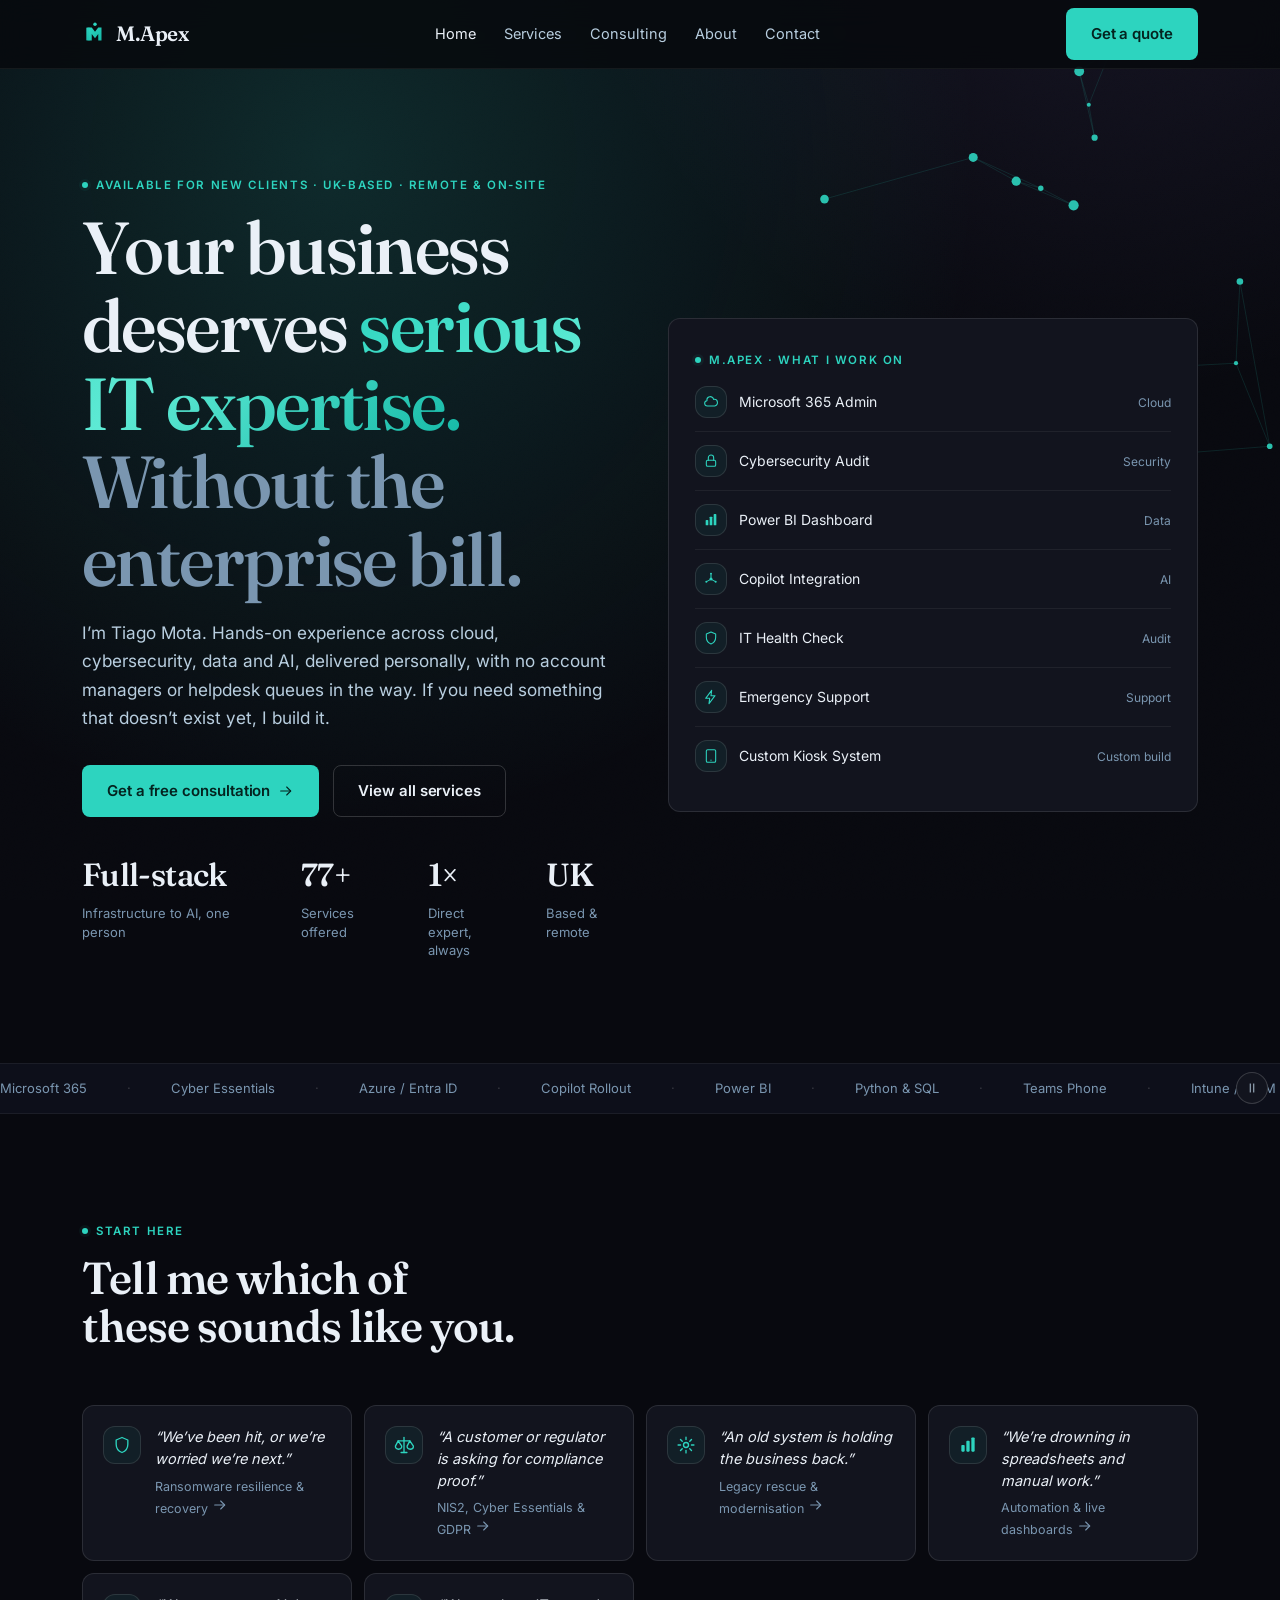
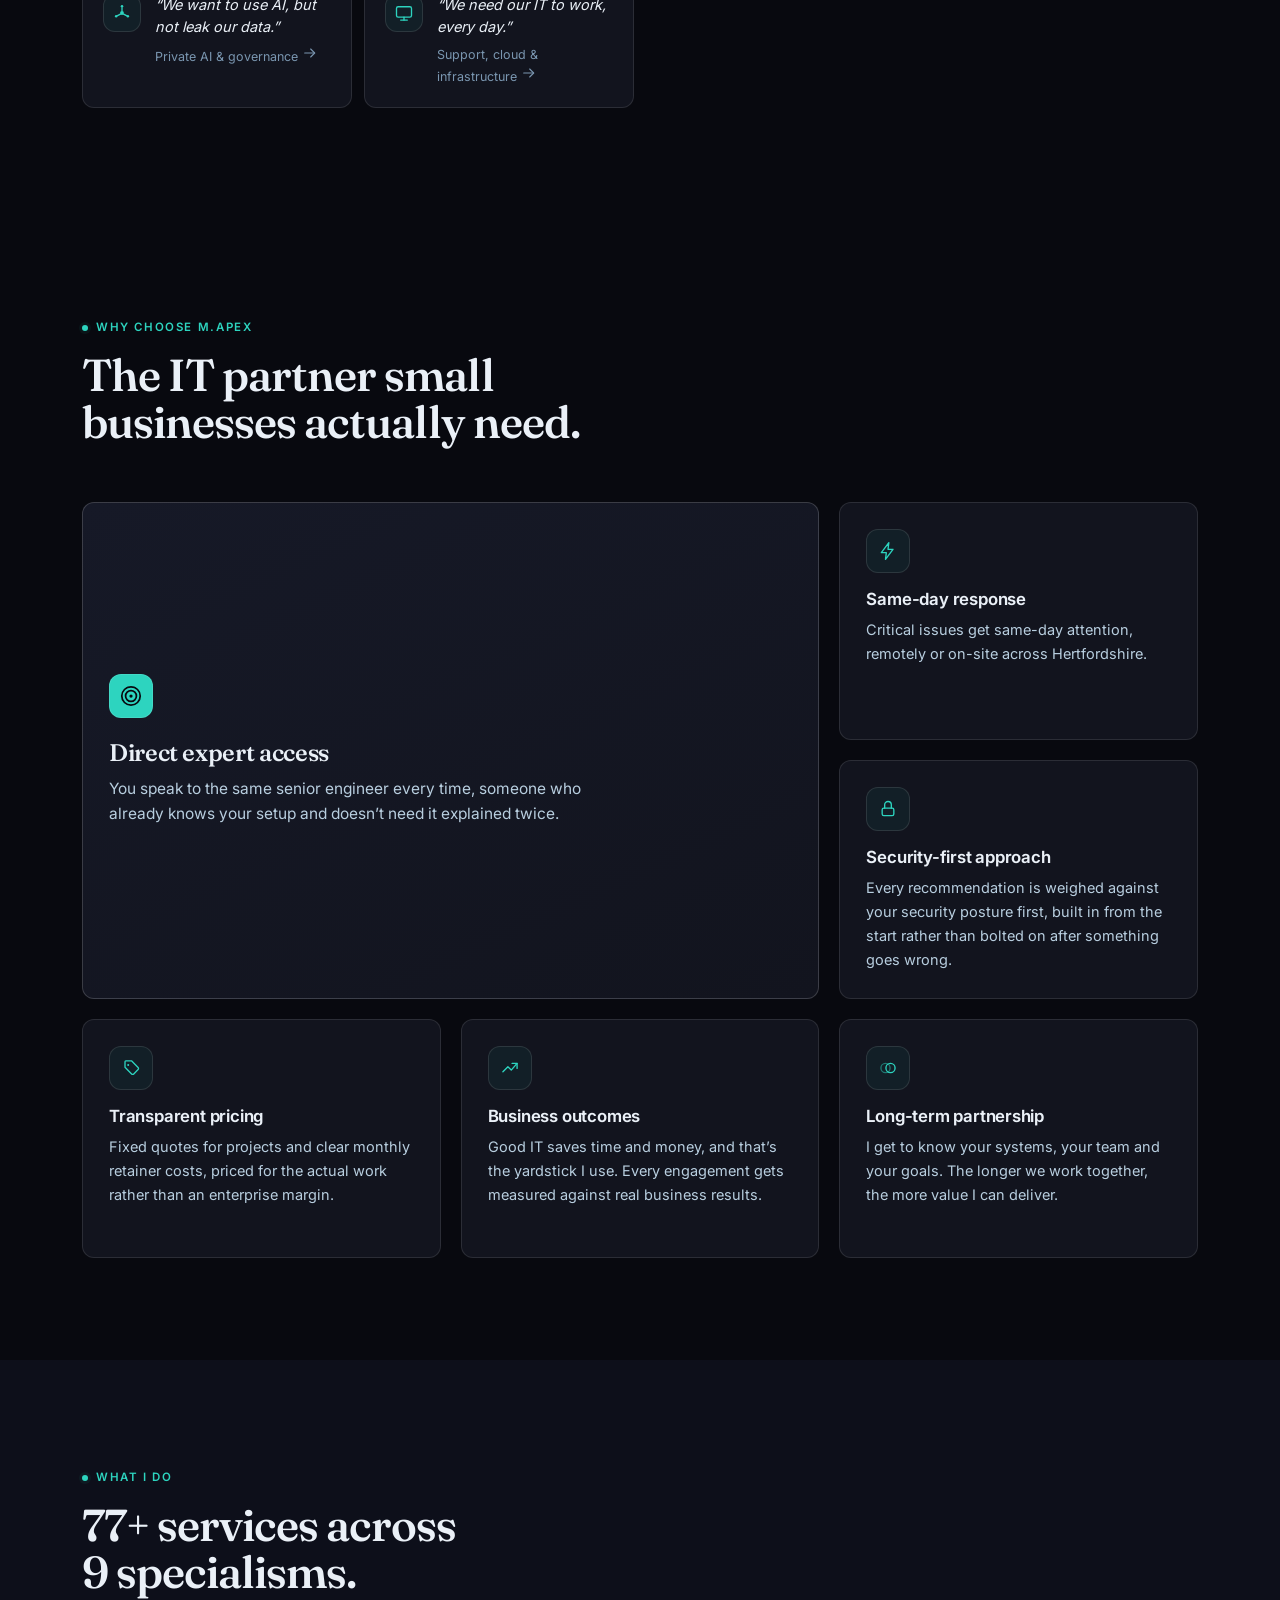
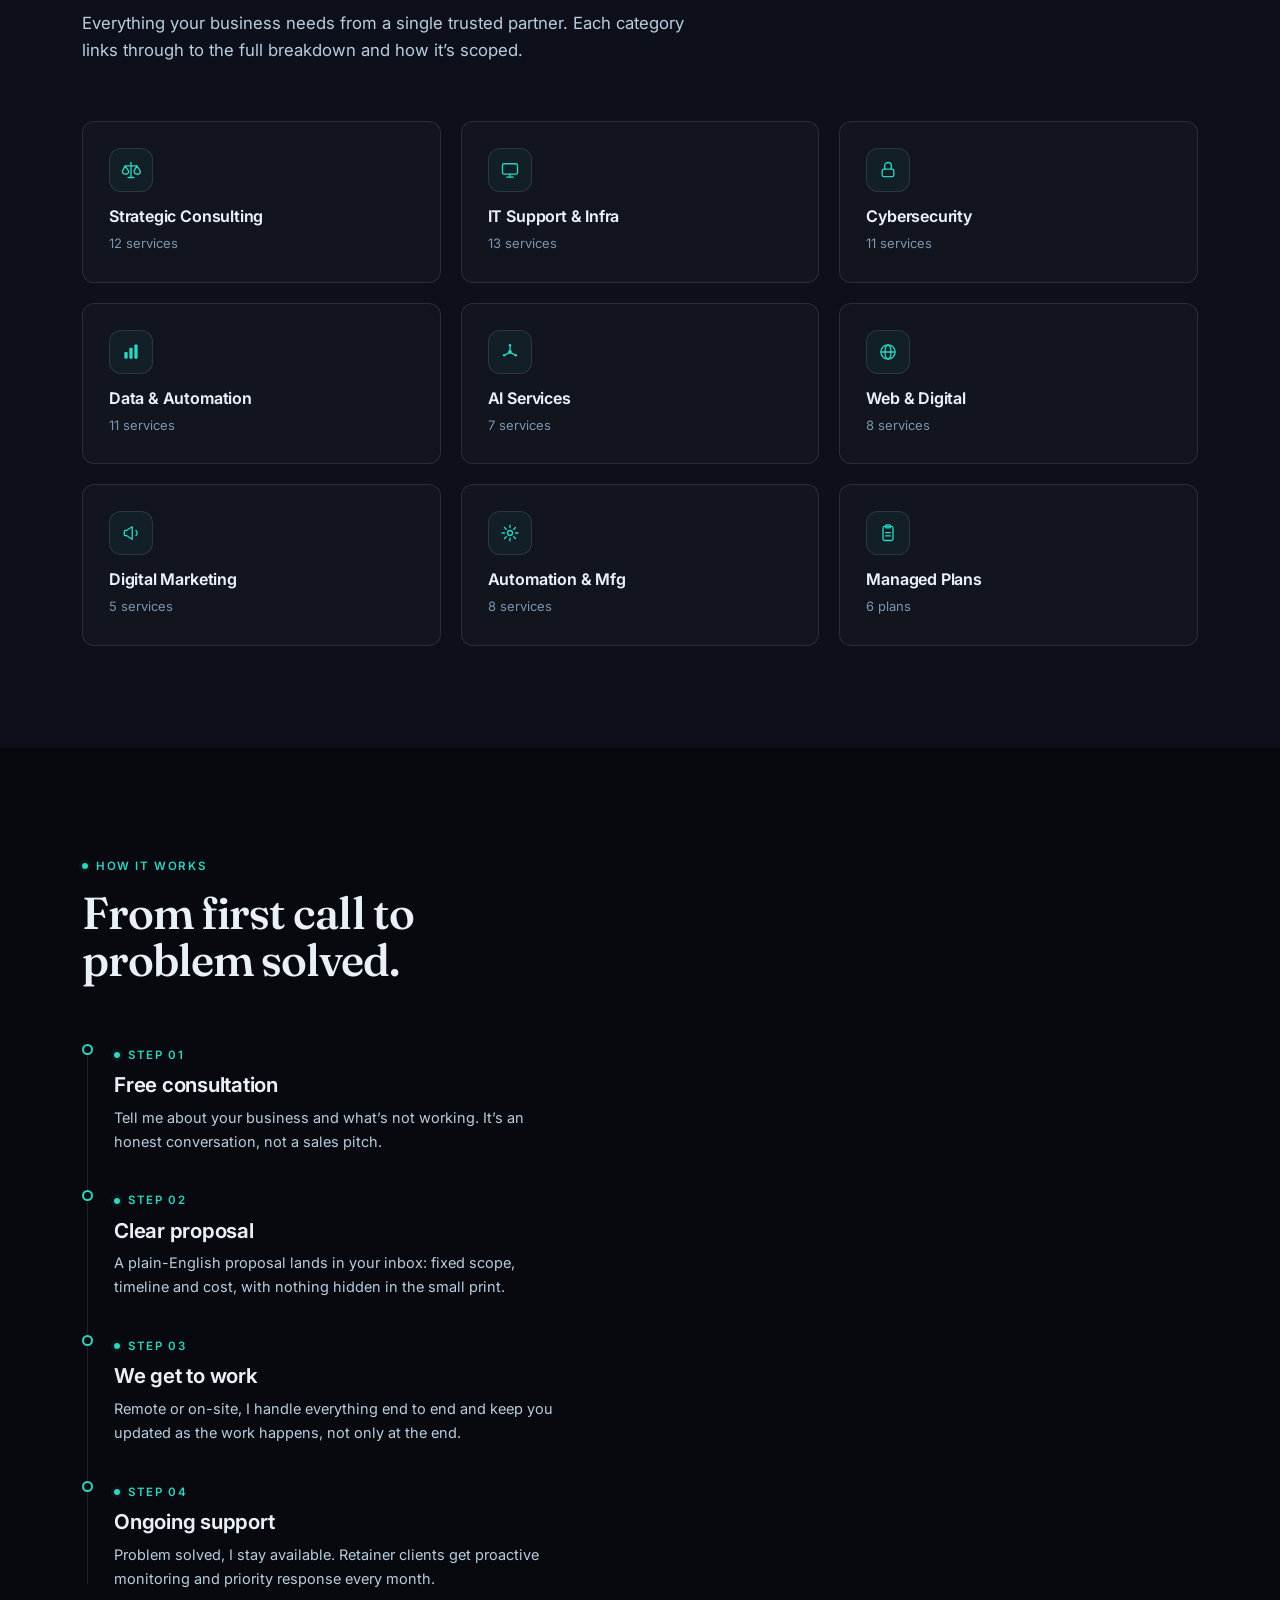
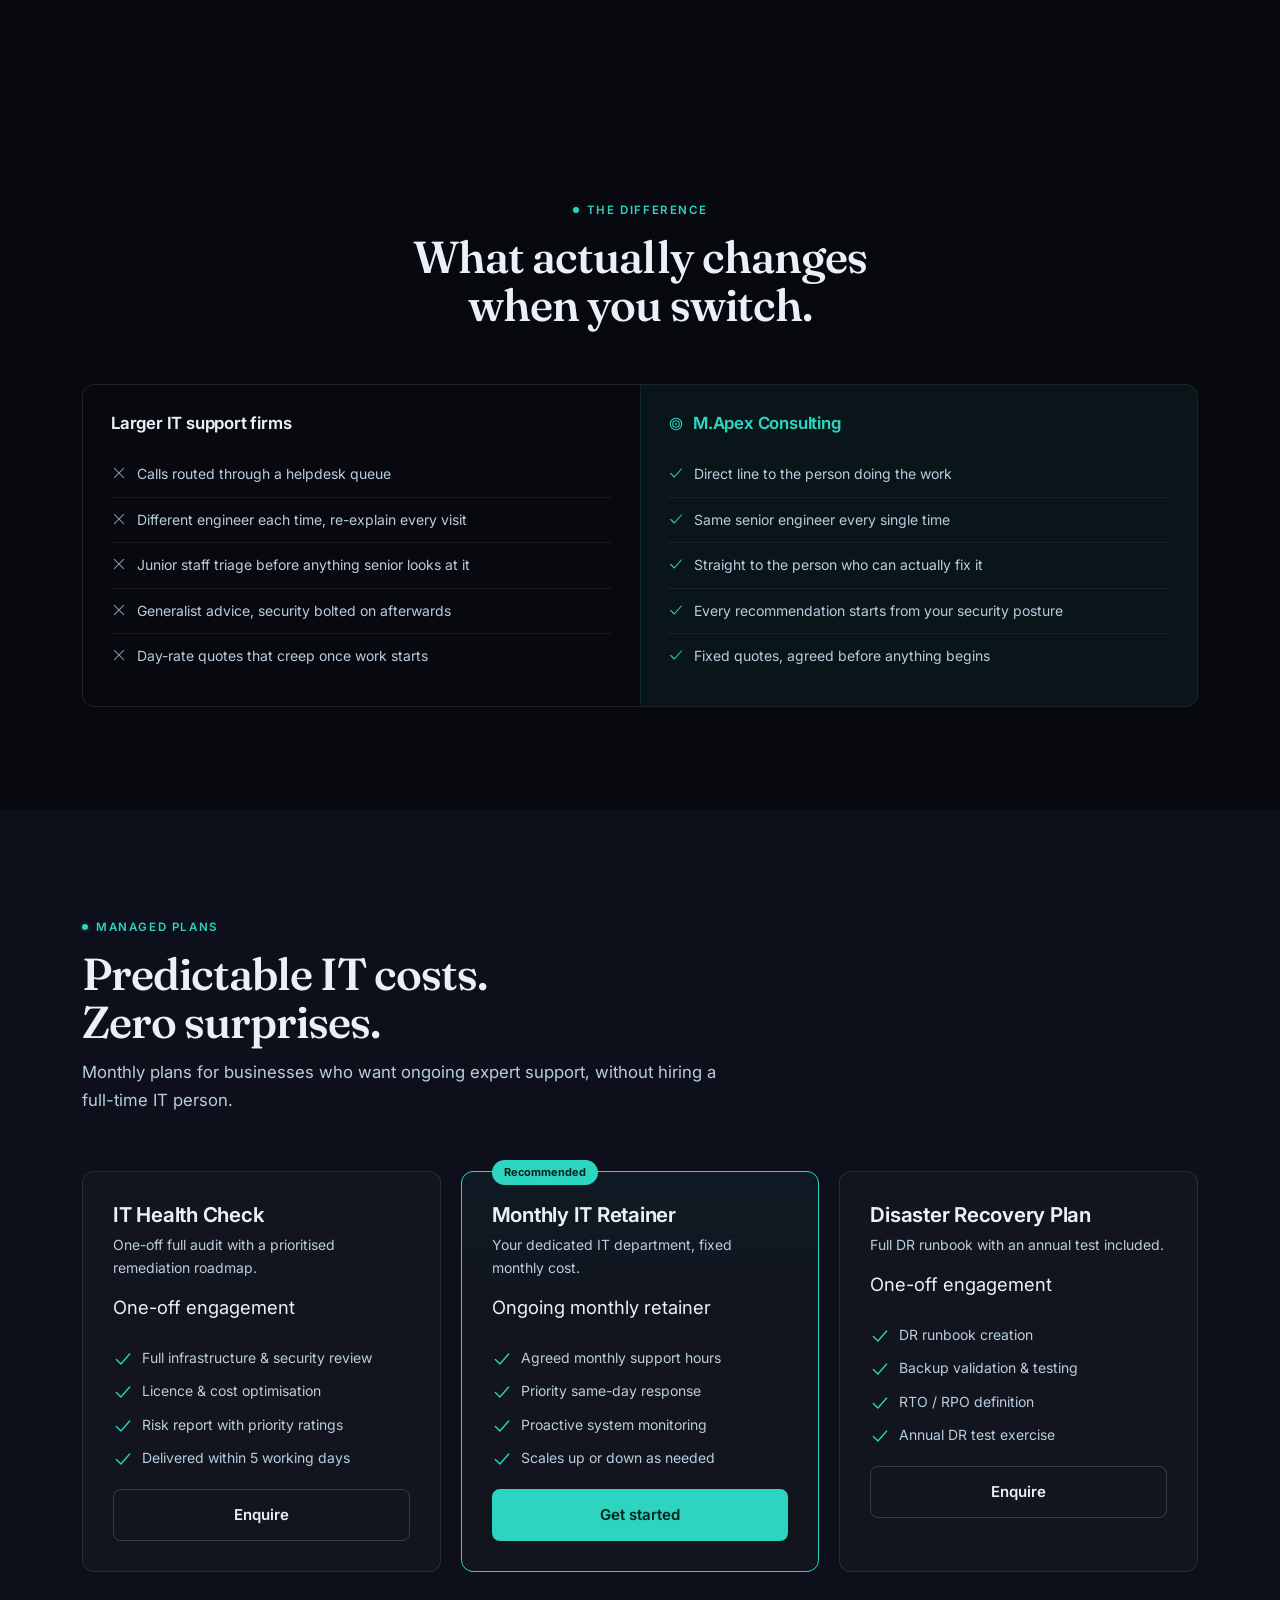
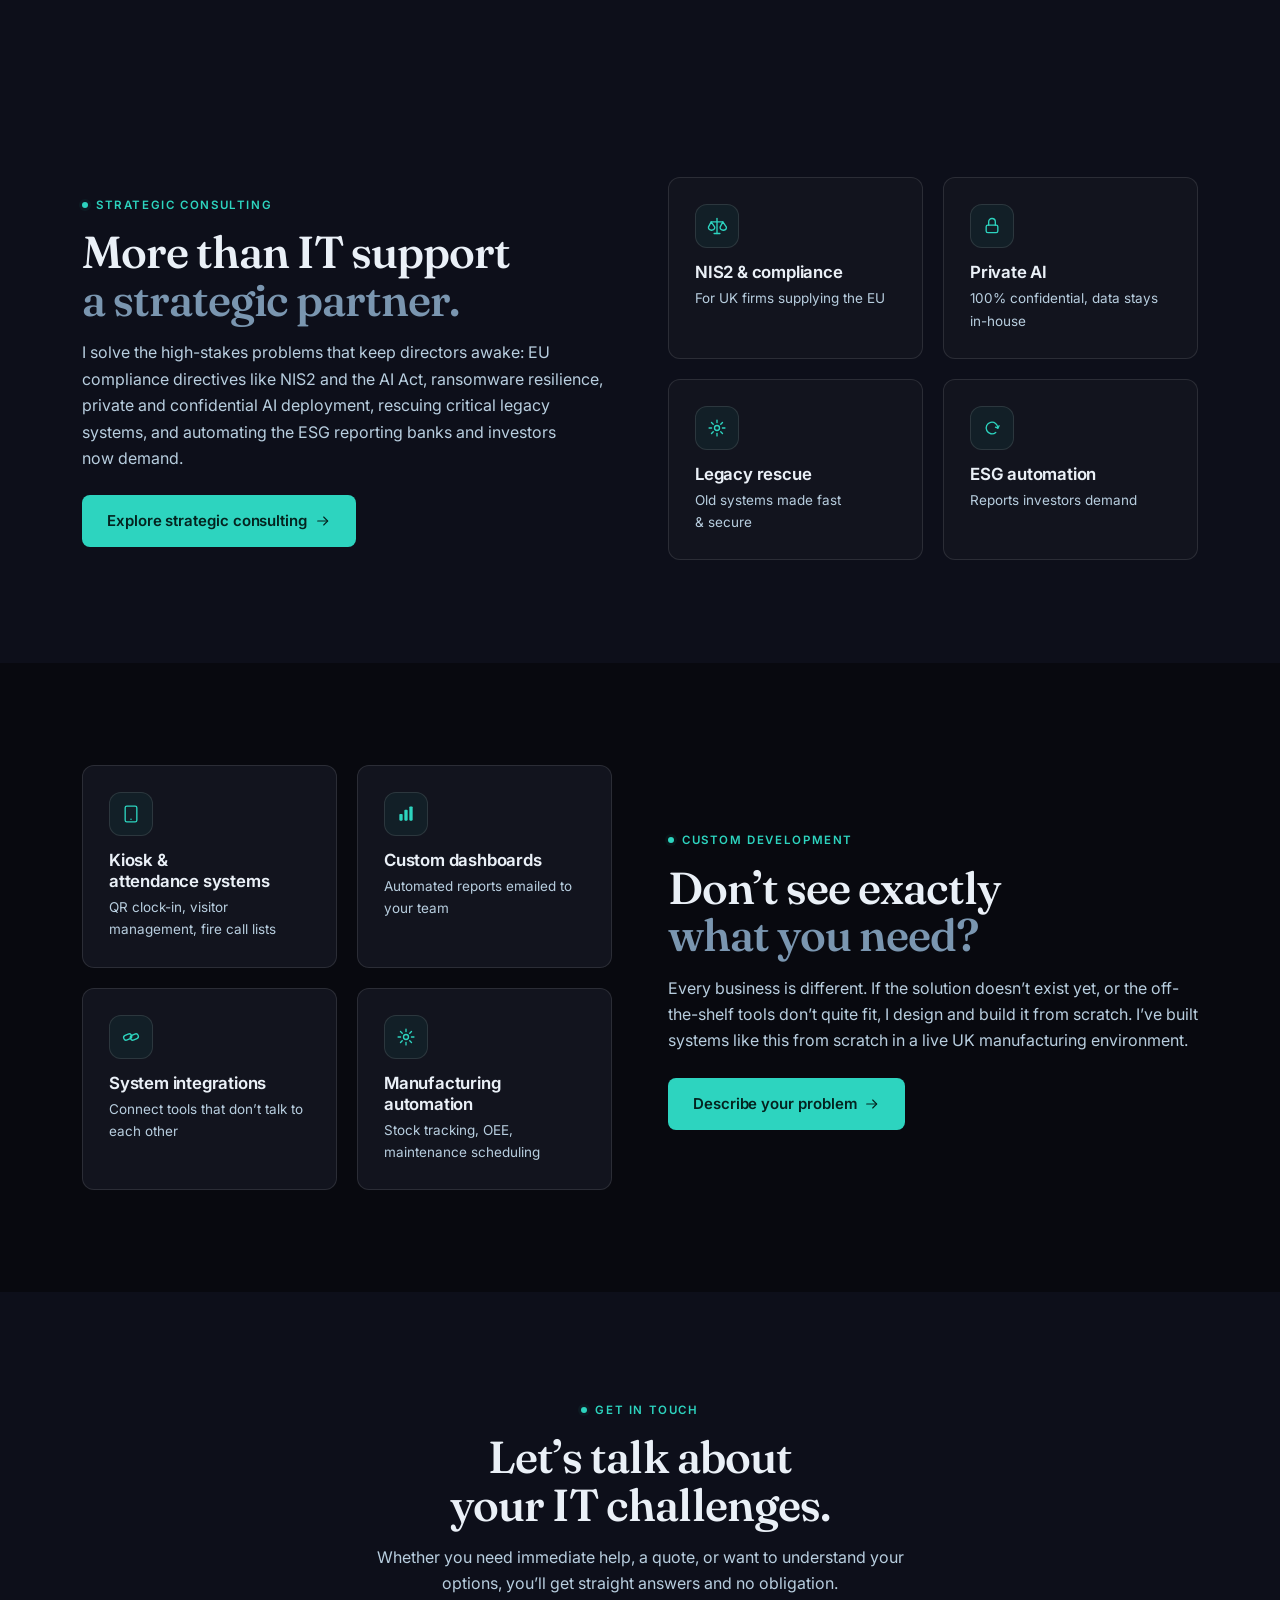
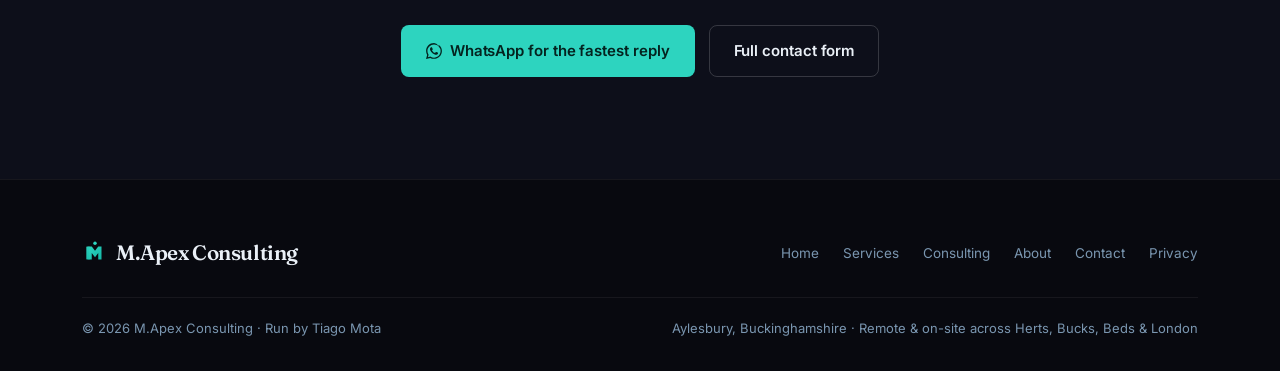
==== index.html @ 9013a77c "Logo wordmark in Fraunces Match the M.Apex wordmark to the headline typeface and drop the now-unused" ====
<!DOCTYPE html>
<html lang="en-GB">
<head>
<meta charset="UTF-8">
<meta name="viewport" content="width=device-width,initial-scale=1,viewport-fit=cover">
<title>M.Apex Consulting | UK IT Consultancy for Cloud, Security, Data & AI</title>
<meta name="description" content="UK IT consultancy covering cloud, cybersecurity, data and AI. One senior engineer, fixed pricing, no helpdesk queues.">
<link rel="canonical" href="https://mapexconsulting.co.uk/">

<link rel="icon" type="image/svg+xml" href="/favicon.svg">
<link rel="icon" type="image/png" sizes="32x32" href="/favicon-32.png">
<link rel="icon" type="image/png" sizes="16x16" href="/favicon-16.png">
<link rel="apple-touch-icon" href="/apple-touch-icon.png">
<link rel="manifest" href="/site.webmanifest">
<meta name="theme-color" content="#08090f">

<meta property="og:type" content="website">
<meta property="og:site_name" content="M.Apex Consulting">
<meta property="og:title" content="M.Apex Consulting | UK IT Consultancy for Cloud, Security, Data & AI">
<meta property="og:description" content="UK IT consultancy covering cloud, cybersecurity, data and AI. One senior engineer, fixed pricing, no helpdesk queues.">
<meta property="og:url" content="https://mapexconsulting.co.uk/">
<meta property="og:image" content="https://mapexconsulting.co.uk/og-image.jpg">
<meta property="og:image:width" content="1200">
<meta property="og:image:height" content="630">
<meta property="og:locale" content="en_GB">

<meta name="twitter:card" content="summary_large_image">
<meta name="twitter:title" content="M.Apex Consulting | UK IT Consultancy for Cloud, Security, Data & AI">
<meta name="twitter:description" content="UK IT consultancy covering cloud, cybersecurity, data and AI. One senior engineer, fixed pricing, no helpdesk queues.">
<meta name="twitter:image" content="https://mapexconsulting.co.uk/og-image.jpg">

<link rel="preload" href="/fonts/inter.woff2" as="font" type="font/woff2" crossorigin>
<link rel="preload" href="/fonts/fraunces.woff2" as="font" type="font/woff2" crossorigin>
<style>
@font-face{font-family:'Fraunces Variable';font-style:normal;font-display:swap;font-weight:100 900;src:url(/fonts/fraunces.woff2) format('woff2-variations');unicode-range:U+0000-00FF,U+0131,U+0152-0153,U+02BB-02BC,U+02C6,U+02DA,U+02DC,U+0304,U+0308,U+0329,U+2000-206F,U+20AC,U+2122,U+2191,U+2193,U+2212,U+2215,U+FEFF,U+FFFD}
@font-face{font-family:'Inter Variable';font-style:normal;font-display:swap;font-weight:100 900;src:url(/fonts/inter.woff2) format('woff2-variations');unicode-range:U+0000-00FF,U+0131,U+0152-0153,U+02BB-02BC,U+02C6,U+02DA,U+02DC,U+0304,U+0308,U+0329,U+2000-206F,U+20AC,U+2122,U+2191,U+2193,U+2212,U+2215,U+FEFF,U+FFFD}
/* M.Apex Consulting: shared design system
   Teal brand accent (#2DD4BF), rich dark background, Fraunces for display moments,
   Inter for body and UI. One file, five pages, consistent everywhere. */

*,*::before,*::after{box-sizing:border-box;margin:0;padding:0}

:root{
  /* --- existing brand tokens, unchanged --- */
  --bg:#08090f;--bg2:#0d0f1a;--bg3:#12141f;
  --card:#12141e;--card2:#161927;--card3:#1a1e2e;
  --border:rgba(255,255,255,0.06);--border2:rgba(255,255,255,0.105);--border3:rgba(255,255,255,0.17);
  --accent:#2DD4BF;--accent2:#14b8a6;--accent3:rgba(45,212,191,0.1);--accent4:rgba(45,212,191,0.06);
  --text:#eaf0f7;--text2:#b8cedf;--text3:#7a96b0;
  --green:#34d399;--amber:#fbbf24;--purple:#a78bfa;--red:#f87171;
  --fh:'Inter Variable',system-ui,sans-serif;
  --fd:'Fraunces Variable',Georgia,serif;
  --fb:'Inter','Segoe UI',system-ui,-apple-system,sans-serif;
  --fm:'JetBrains Mono','SF Mono',Consolas,monospace;
  --r:8px;--r2:12px;--r3:16px;--r4:999px;
  --grad-brand:linear-gradient(135deg,#2DD4BF 0%,#5EEAD4 45%,#14b8a6 100%);
  --grad-aurora:radial-gradient(60% 60% at 30% 20%,rgba(45,212,191,0.16),transparent 70%),radial-gradient(50% 50% at 80% 0%,rgba(167,139,250,0.10),transparent 70%);

  /* --- new: layout + motion scale, additive only --- */
  --maxw:1180px;
  --pad:clamp(1.25rem,4vw,2rem);
  --gap-xs:8px;--gap-sm:12px;--gap-md:20px;--gap-lg:32px;--gap-xl:56px;
  --sec-y:clamp(4rem,8vw,7rem);
  --dur:180ms;--ease:cubic-bezier(.4,0,.2,1);
}

html{scroll-behavior:smooth}
body{
  background:var(--bg);color:var(--text);font-family:var(--fb);
  font-size:16px;line-height:1.6;-webkit-font-smoothing:antialiased;
  overflow-x:hidden;position:relative;
}
/* subtle grain, the thing that keeps a flat dark field from reading as a template */
body::before{
  content:'';position:fixed;inset:0;z-index:1;pointer-events:none;opacity:0.035;mix-blend-mode:overlay;
  background-image:url("data:image/svg+xml,%3Csvg xmlns='http://www.w3.org/2000/svg' width='180' height='180'%3E%3Cfilter id='n'%3E%3CfeTurbulence type='fractalNoise' baseFrequency='0.9' numOctaves='2' stitchTiles='stitch'/%3E%3C/filter%3E%3Crect width='100%25' height='100%25' filter='url(%23n)'/%3E%3C/svg%3E");
}
.skip-link{position:fixed;top:-60px;left:12px;z-index:200;background:var(--accent);color:#04231f;padding:12px 18px;border-radius:var(--r);font-weight:600;font-size:14px;transition:top var(--dur) var(--ease)}
.skip-link:focus-visible{top:12px}
h1,h2,h3,h4{font-family:var(--fh);font-weight:800;line-height:1.12;letter-spacing:-0.015em;color:var(--text)}
h1{font-family:var(--fd);font-weight:600;font-size:clamp(2.7rem,6vw,4.8rem);letter-spacing:-0.01em;font-style:normal}
h2{font-size:clamp(1.9rem,3.6vw,2.7rem)}
h3{font-size:1.28rem}
h4{font-size:1.05rem}
p{color:var(--text2)}
a{color:inherit;text-decoration:none}
ul{list-style:none}
img{max-width:100%;display:block}
button,input,select,textarea{font-family:var(--fb);color:var(--text);font-size:15px}
::selection{background:var(--accent);color:var(--bg)}
:focus-visible{outline:2px solid var(--accent);outline-offset:2px;border-radius:4px}
@media (prefers-reduced-motion:reduce){*{animation-duration:.01ms !important;animation-iteration-count:1 !important;transition-duration:.01ms !important;scroll-behavior:auto !important}}

.grad-text{background:var(--grad-brand);-webkit-background-clip:text;background-clip:text;color:transparent}
.aurora{position:relative}
.aurora::before{content:'';position:absolute;inset:-10% -10% auto -10%;height:140%;background:var(--grad-aurora);pointer-events:none;z-index:0}
.aurora>*{position:relative;z-index:1}

.wrap{max-width:var(--maxw);margin:0 auto;padding-left:var(--pad);padding-right:var(--pad)}
.section{padding:var(--sec-y) 0}
.section-tight{padding:clamp(2.5rem,5vw,3.5rem) 0}
.grid{display:grid;gap:var(--gap-md)}
.g-2{grid-template-columns:repeat(2,1fr)}
.g-3{grid-template-columns:repeat(3,1fr)}
.g-4{grid-template-columns:repeat(4,1fr)}
.g-auto{grid-template-columns:repeat(auto-fit,minmax(240px,1fr))}
.bento{display:grid;grid-template-columns:repeat(3,1fr);grid-auto-rows:1fr;gap:var(--gap-md)}
.bento .span-2{grid-column:span 2;grid-row:span 2}
.bento .feature{background:linear-gradient(155deg,var(--card2),var(--card));border-color:var(--border3);display:flex;flex-direction:column;justify-content:center}
@media (max-width:900px){.g-2,.g-3,.g-4{grid-template-columns:1fr 1fr}.bento{grid-template-columns:1fr 1fr}.bento .span-2{grid-column:span 2;grid-row:span 1}}
@media (max-width:640px){.g-2,.g-3,.g-4,.bento{grid-template-columns:1fr}.bento .span-2{grid-column:span 1;grid-row:span 1}}

/* icons: geometric line set, single colour, inherits from parent */
.i{width:20px;height:20px;flex-shrink:0;fill:none;stroke:currentColor;stroke-width:1.6;stroke-linecap:round;stroke-linejoin:round}
.i-fill{fill:currentColor;stroke:none}
.i-lg{width:26px;height:26px}
.i-sm{width:16px;height:16px}
.icon-tile{width:44px;height:44px;border-radius:var(--r2);background:var(--accent4);border:1px solid var(--border2);display:flex;align-items:center;justify-content:center;color:var(--accent);flex-shrink:0}
.icon-tile.solid{background:var(--accent);color:var(--bg)}

/* eyebrow + section header */
.eyebrow{display:inline-flex;align-items:center;gap:8px;font-family:var(--fm);font-size:12px;letter-spacing:.08em;text-transform:uppercase;color:var(--accent);margin-bottom:14px}
.eyebrow::before{content:'';width:6px;height:6px;border-radius:50%;background:var(--accent);box-shadow:0 0 0 3px var(--accent4)}
.sec-head{max-width:640px;margin-bottom:var(--gap-xl)}
.sec-head p{margin-top:14px;font-size:1.05rem}
.sec-head.center{margin-left:auto;margin-right:auto;text-align:center}

/* buttons */
.btn{display:inline-flex;align-items:center;justify-content:center;gap:8px;padding:13px 24px;border-radius:var(--r);font-family:var(--fb);font-weight:600;font-size:15px;border:1px solid transparent;cursor:pointer;transition:transform var(--dur) var(--ease),background var(--dur),border-color var(--dur)}
.btn:active{transform:scale(.98)}
.btn-primary{background:var(--accent);color:#04231f}
.btn-primary:hover{background:#5ee0cf}
.btn-outline{border-color:var(--border3);color:var(--text)}
.btn-outline:hover{border-color:var(--accent);color:var(--accent)}
.btn-block{width:100%}

/* nav */
nav{position:fixed;top:0;left:0;right:0;z-index:100;background:rgba(7,9,13,0.82);backdrop-filter:blur(14px);border-bottom:1px solid var(--border)}
.nav-in{max-width:var(--maxw);margin:0 auto;padding:0 var(--pad);height:68px;display:flex;align-items:center;justify-content:space-between}
.logo{display:flex;align-items:center;gap:8px;font-family:var(--fh);font-weight:800;font-size:1.05rem;color:var(--text)}
.logo svg{display:block}
.nav-links{display:flex;align-items:center;gap:28px}
.nav-links a{font-size:14.5px;color:var(--text2);transition:color var(--dur)}
.nav-links a:hover,.nav-links a.active{color:var(--text)}
.nav-cta{display:flex;align-items:center;gap:18px}
.nav-toggle{display:none;background:none;border:0;color:var(--text);cursor:pointer;padding:6px}
@media (max-width:860px){
  .nav-links{position:fixed;top:68px;left:0;right:0;background:var(--bg2);border-bottom:1px solid var(--border);flex-direction:column;align-items:flex-start;padding:18px var(--pad) 24px;gap:16px;transform:translateY(-8px);opacity:0;visibility:hidden;pointer-events:none;transition:transform var(--dur) var(--ease),opacity var(--dur),visibility 0s linear var(--dur)}
  .nav-links.open{transform:translateY(0);opacity:1;visibility:visible;pointer-events:auto;transition:transform var(--dur) var(--ease),opacity var(--dur),visibility 0s}
  .nav-cta .btn-primary{display:none}
  .nav-toggle{display:block}
}

/* footer */
footer{border-top:1px solid var(--border);padding:var(--gap-xl) 0 var(--gap-lg)}
.footer-top{display:flex;justify-content:space-between;align-items:center;flex-wrap:wrap;gap:20px;padding-bottom:28px;border-bottom:1px solid var(--border);margin-bottom:20px}
.footer-links{display:flex;gap:24px;flex-wrap:wrap}
.footer-links a{font-size:13.5px;color:var(--text3)}
.footer-links a:hover{color:var(--accent)}
.footer-bottom{font-size:13px;color:var(--text3);display:flex;justify-content:space-between;flex-wrap:wrap;gap:10px}

/* cards */
.card{background:var(--card);border:1px solid var(--border2);border-radius:var(--r2);padding:26px}
.card-hover{transition:border-color var(--dur),transform var(--dur) var(--ease)}
.card-hover:hover{border-color:var(--border3);transform:translateY(-2px)}
.feature-card h3{margin:16px 0 8px;font-size:1.05rem}
.feature-card p{font-size:14.5px}

/* badges / pills / tags */
.badge{display:inline-flex;align-items:center;gap:5px;font-size:11.5px;font-weight:600;letter-spacing:.02em;padding:4px 10px;border-radius:var(--r4);border:1px solid var(--border3);color:var(--text2)}
.badge-accent{background:var(--accent4);border-color:var(--accent3);color:var(--accent)}
.badge-amber{background:rgba(251,191,36,.1);border-color:rgba(251,191,36,.28);color:var(--amber)}
.badge-red{background:rgba(248,113,113,.1);border-color:rgba(248,113,113,.28);color:var(--red)}
.badge-purple{background:rgba(167,139,250,.1);border-color:rgba(167,139,250,.28);color:var(--purple)}
.tag-row{display:flex;flex-wrap:wrap;gap:6px;margin-top:12px}

/* status dot (replaces coloured circle emoji) */
.dot{display:inline-block;width:9px;height:9px;border-radius:50%;flex-shrink:0}
.dot-red{background:var(--red)}
.dot-amber{background:var(--amber)}
.dot-yellow{background:#fde047}
.dot-green{background:var(--green)}

/* stat strip */
.stats{display:grid;grid-template-columns:repeat(4,auto);gap:var(--gap-xl);margin-top:var(--gap-lg)}
.stat b{display:block;font-family:var(--fh);font-size:2rem;color:var(--text)}
.stat span{font-size:13px;color:var(--text3)}
@media (max-width:760px){.stats{grid-template-columns:repeat(2,auto)}}

/* testimonial */
.testi{background:var(--card);border:1px solid var(--border2);border-radius:var(--r2);padding:28px;display:flex;flex-direction:column;gap:16px}
.testi .stars{display:flex;gap:3px;color:var(--amber)}
.testi p{font-size:15px;color:var(--text2);flex-grow:1}
.testi-who{display:flex;align-items:center;gap:12px;padding-top:16px;border-top:1px solid var(--border)}
.avatar{width:38px;height:38px;border-radius:50%;background:var(--accent4);border:1px solid var(--accent3);color:var(--accent);display:flex;align-items:center;justify-content:center;font-family:var(--fh);font-weight:700;font-size:13px;flex-shrink:0}
.testi-who b{display:block;font-size:14px;color:var(--text)}
.testi-who span{font-size:12.5px;color:var(--text3)}

/* pricing */
.price-card{background:var(--card);border:1px solid var(--border2);border-radius:var(--r2);padding:30px;display:flex;flex-direction:column;position:relative}
.price-card.pop{border-color:var(--accent);background:linear-gradient(180deg,var(--accent4),var(--card) 40%)}
.price-card .pop-badge{position:absolute;top:-12px;left:30px;background:var(--accent);color:#04231f;font-size:11px;font-weight:700;padding:4px 12px;border-radius:var(--r4)}
.price-card .amount{font-family:var(--fh);font-size:2rem;margin:14px 0 4px}
.price-card .amount span{font-family:var(--fb);font-size:13px;color:var(--text3);font-weight:400}
.price-card ul{margin:20px 0;display:flex;flex-direction:column;gap:11px}
.price-card li{display:flex;align-items:flex-start;gap:9px;font-size:14px;color:var(--text2)}
.price-card li .i{color:var(--accent);margin-top:2px}

/* FAQ */
.faq-item{border-bottom:1px solid var(--border)}
.faq-item summary{list-style:none;display:flex;justify-content:space-between;align-items:center;gap:16px;padding:20px 0;cursor:pointer;font-family:var(--fh);font-weight:700;font-size:15.5px;color:var(--text)}
.faq-item summary::-webkit-details-marker{display:none}
.faq-item summary .i{transition:transform var(--dur) var(--ease);color:var(--text3)}
.faq-item[open] summary .i{transform:rotate(45deg);color:var(--accent)}
.faq-item .faq-body{padding-bottom:20px;font-size:14.5px;color:var(--text2);max-width:640px}

/* forms */
.field{display:flex;flex-direction:column;gap:7px;margin-bottom:18px}
.field label{font-size:13px;color:var(--text2)}
.field input,.field select,.field textarea{background:var(--bg2);border:1px solid var(--border2);border-radius:var(--r);padding:12px 14px;transition:border-color var(--dur)}
.field input:focus-visible,.field select:focus-visible,.field textarea:focus-visible{border-color:var(--accent);outline:none}
.field textarea{resize:vertical;min-height:110px}
.urgency{display:flex;gap:8px;flex-wrap:wrap}
.urgency label{display:flex;align-items:center;gap:8px;padding:9px 14px;border:1px solid var(--border2);border-radius:var(--r4);font-size:13.5px;color:var(--text2);cursor:pointer;transition:border-color var(--dur)}
.urgency input{position:absolute;opacity:0;pointer-events:none}
.urgency input:checked + span{color:var(--text)}
.urgency label:has(input:checked){border-color:var(--accent);background:var(--accent4)}

/* services filter tabs */
.filter-row{display:flex;flex-wrap:wrap;gap:8px;margin-bottom:var(--gap-lg)}
.filter-tab{display:flex;align-items:center;gap:7px;padding:9px 16px;border-radius:var(--r4);border:1px solid var(--border2);color:var(--text2);font-size:13.5px;cursor:pointer;background:none;transition:border-color var(--dur),color var(--dur)}
.filter-tab .i{width:15px;height:15px}
.filter-tab:hover{border-color:var(--border3);color:var(--text)}
.filter-tab.active{border-color:var(--accent);background:var(--accent4);color:var(--accent)}

.cat-block{margin-bottom:var(--gap-xl);scroll-margin-top:96px}
.cat-head{display:flex;align-items:center;gap:14px;margin-bottom:22px;padding-bottom:18px;border-bottom:1px solid var(--border)}
.cat-head .icon-tile{width:40px;height:40px}
.cat-head .meta{font-size:13px;color:var(--text3)}
.svc-card{background:var(--card);border:1px solid var(--border2);border-radius:var(--r2);padding:22px;display:flex;flex-direction:column;gap:10px}
.svc-card h4{font-size:15px}
.svc-card p{font-size:13.5px;line-height:1.55}
.svc-price{font-family:var(--fm);font-size:12.5px;color:var(--accent);margin-top:auto;padding-top:4px}
.svc-foot{display:flex;justify-content:space-between;align-items:center;margin-top:6px}
.svc-link{font-size:13px;color:var(--text2);display:flex;align-items:center;gap:5px}
.svc-link:hover{color:var(--accent)}

/* ticker (pure CSS marquee, no duplicated markup needed twice in DOM for a11y) */
.ticker{border-top:1px solid var(--border);border-bottom:1px solid var(--border);background:var(--bg2);overflow:hidden;padding:14px 0}
.ticker-track{display:flex;gap:40px;width:max-content;animation:scroll 38s linear infinite}
.ticker:hover .ticker-track{animation-play-state:paused}
.ticker-track span{font-size:13px;color:var(--text3);white-space:nowrap;display:flex;align-items:center;gap:10px}
.ticker-track span::after{content:'·';color:var(--border3);margin-left:30px}
@keyframes scroll{from{transform:translateX(0)}to{transform:translateX(-50%)}}

/* signature motif: node/status line, echoes the logo's dot, used as a quiet structural device on process + timeline blocks */
.node-line{position:relative;padding-left:32px}
.node-line::before{content:'';position:absolute;left:5px;top:6px;bottom:6px;width:1px;background:var(--border2)}
.node-item{position:relative;padding-bottom:32px}
.node-item::before{content:'';position:absolute;left:-32px;top:4px;width:11px;height:11px;border-radius:50%;background:var(--bg);border:2px solid var(--accent)}
.node-item:last-child{padding-bottom:0}

.divider{height:1px;background:var(--border);border:0;margin:0}
.muted{color:var(--text3)}
.center{text-align:center}
.mono{font-family:var(--fm)}

/* scroll-aware header, hides on scroll down, returns on scroll up (FourFold / Josh Kremer pattern) */
nav{transition:transform .32s var(--ease),background var(--dur)}
nav.nav-hidden{transform:translateY(-100%)}

/* back-to-top: services.html is long enough to genuinely need it (Jack Dalrymple pattern) */
.to-top{position:fixed;right:22px;bottom:22px;z-index:90;width:44px;height:44px;border-radius:50%;background:var(--card2);border:1px solid var(--border3);color:var(--text2);display:flex;align-items:center;justify-content:center;cursor:pointer;opacity:0;pointer-events:none;transform:translateY(8px);transition:opacity var(--dur),transform var(--dur) var(--ease),border-color var(--dur),color var(--dur)}
.to-top.show{opacity:1;pointer-events:auto;transform:translateY(0)}
.to-top:hover{border-color:var(--accent);color:var(--accent)}
.to-top .i{transform:rotate(-90deg)}

/* "start from your problem" entry grid: navigation by client need, not by our own structure (Kearney pattern) */
.problem-grid{display:grid;grid-template-columns:repeat(auto-fit,minmax(260px,1fr));gap:var(--gap-sm)}
.problem-card{display:flex;align-items:flex-start;gap:14px;padding:20px;background:var(--card);border:1px solid var(--border2);border-radius:var(--r2);text-decoration:none;transition:border-color var(--dur),transform var(--dur) var(--ease)}
.problem-card:hover{border-color:var(--accent);transform:translateY(-2px)}
.problem-card .icon-tile{width:38px;height:38px}
.problem-card q{display:block;font-size:14.5px;color:var(--text);font-style:italic;line-height:1.5;quotes:'\201C' '\201D'}
.problem-card .route{display:block;font-size:12.5px;color:var(--text3);margin-top:7px}
.problem-card:hover .route{color:var(--accent)}

/* comparison block: typical agency vs M.Apex, a proven B2B pattern that was still missing */
.compare-grid{display:grid;grid-template-columns:1fr 1fr;gap:0;border:1px solid var(--border2);border-radius:var(--r2);overflow:hidden}
.compare-col{padding:28px}
.compare-col.win{background:var(--accent4);position:relative}
.compare-col.win::before{content:'';position:absolute;inset:0;border-left:1px solid var(--accent3);pointer-events:none}
.compare-col h4{font-family:var(--fh);font-size:1.05rem;margin-bottom:18px;display:flex;align-items:center;gap:9px}
.compare-col.win h4{color:var(--accent)}
.compare-row{display:flex;align-items:flex-start;gap:10px;padding:11px 0;border-top:1px solid var(--border)}
.compare-row:first-of-type{border-top:0}
.compare-row .i{margin-top:2px;flex-shrink:0}
.compare-col:not(.win) .compare-row .i{color:var(--text3)}
.compare-col.win .compare-row .i{color:var(--accent)}
.compare-row span{font-size:14px;color:var(--text2)}
@media (max-width:700px){.compare-grid{grid-template-columns:1fr}.compare-col.win::before{border-left:0;border-top:1px solid var(--accent3)}}

@media (max-width:640px){
  .footer-top,.footer-bottom{flex-direction:column;align-items:flex-start}
  .to-top{right:14px;bottom:14px}
}

/* content is visible immediately, no scroll-triggered opacity gating: see changelog for why */

/* hover polish on interactive surfaces */
.card,.price-card,.testi,.svc-card{transition:border-color var(--dur) var(--ease),transform var(--dur) var(--ease),box-shadow var(--dur) var(--ease)}
.card:hover,.svc-card:hover{border-color:var(--accent3);transform:translateY(-3px);box-shadow:0 16px 40px -20px rgba(45,212,191,0.25)}
.price-card:hover{transform:translateY(-3px)}
.filter-tab,.btn{transition:transform var(--dur) var(--ease),border-color var(--dur),background var(--dur),color var(--dur),box-shadow var(--dur)}
.btn-primary:hover{box-shadow:0 10px 28px -12px rgba(45,212,191,0.55)}

/* hero network visual: signature element, echoes the logo's node/connection language */
.net-viz{position:absolute;top:0;right:0;width:min(46vw,460px);height:460px;pointer-events:none;opacity:0.9}
.net-viz line{stroke:var(--accent);stroke-width:1;opacity:0.14}
.net-viz circle{fill:var(--accent);animation:netpulse 4.5s ease-in-out infinite;transform-box:fill-box;transform-origin:center}
@keyframes netpulse{0%,100%{opacity:.35;transform:scale(1)}50%{opacity:1;transform:scale(1.45)}}
.hero-shell{position:relative;overflow:hidden}
.hero-shell::before{content:'';position:absolute;inset:-15% -10% auto -10%;height:150%;background:var(--grad-aurora);pointer-events:none;z-index:0}
.hero-shell>.wrap{position:relative;z-index:1}
@media (max-width:1000px){.net-viz{display:none}}
@media (prefers-reduced-motion:reduce){.net-viz circle{animation:none;opacity:.6}}

/* status pulse: small live indicator on the active-services panel, same signature language */
.pulse-dot{position:relative;width:7px;height:7px;border-radius:50%;flex-shrink:0}
.pulse-dot::after{content:'';position:absolute;inset:-4px;border-radius:50%;border:1px solid currentColor;animation:pulsering 2.2s ease-out infinite}
@media (prefers-reduced-motion:reduce){.pulse-dot::after{animation:none}}
@keyframes pulsering{0%{opacity:.7;transform:scale(.5)}100%{opacity:0;transform:scale(1.6)}}

/* testimonial slider */
.slider{position:relative}
.slider-track{display:flex;transition:transform .5s var(--ease)}
.slider-viewport{overflow:hidden;border-radius:var(--r2)}
.slider-track .testi{flex:0 0 100%;margin:0 2px}
.slider-dots{display:flex;justify-content:center;gap:8px;margin-top:22px}
.slider-dots button{width:8px;height:8px;border-radius:50%;border:0;background:var(--border3);cursor:pointer;padding:0;transition:background var(--dur),width var(--dur)}
.slider-dots button.active{background:var(--accent);width:22px;border-radius:4px}

/* active-services status list */
.status-row{display:flex;align-items:center;gap:12px;padding:13px 0;border-bottom:1px solid var(--border)}
.status-row:last-child{border-bottom:0}
.status-row .icon-tile{width:34px;height:34px}
.status-row .name{flex:1;font-size:14px;color:var(--text)}
.status-label{display:flex;align-items:center;gap:7px;font-size:12px;color:var(--text3)}

/* on-page search, shows up where content is long enough to need it */
.search-box{position:relative;margin-bottom:var(--gap-md)}
.search-box .i{position:absolute;left:16px;top:50%;transform:translateY(-50%);color:var(--text3);pointer-events:none}
.search-box input{width:100%;padding:14px 16px 14px 46px;background:var(--card);border:1px solid var(--border2);border-radius:var(--r2);font-size:15px}
.search-box input:focus-visible{border-color:var(--accent);outline:none}
.search-box .clear-search{position:absolute;right:12px;top:50%;transform:translateY(-50%);background:none;border:0;color:var(--text3);cursor:pointer;padding:6px;display:none}
.search-box.has-value .clear-search{display:block}
.no-results{display:none;text-align:center;padding:60px 20px;color:var(--text3)}
.no-results.show{display:block}


/* guidelines pass: theming, touch, typography, focus, a11y helpers */
html{color-scheme:dark;scroll-padding-top:88px;-webkit-tap-highlight-color:rgba(45,212,191,0.18)}
@media (pointer:fine){html{overscroll-behavior:none}}
a,button,input,select,textarea,label,summary{touch-action:manipulation}
h1,h2,h3{text-wrap:balance}
p{text-wrap:pretty}
.stat b,.mono{font-variant-numeric:tabular-nums}
.h4{font-size:1.05rem}
.compare-col h3{font-family:var(--fh);font-size:1.05rem;margin-bottom:18px;display:flex;align-items:center;gap:9px}
.compare-col.win h3{color:var(--accent)}
.card,.svc-card,.testi,.problem-card{overflow-wrap:break-word}
.status-row .name{min-width:0}
.field input:focus-visible,.field select:focus-visible,.field textarea:focus-visible,.search-box input:focus-visible{box-shadow:0 0 0 3px var(--accent3)}
.field select option{background:var(--bg2);color:var(--text)}
fieldset{border:0;margin:0;padding:0;min-width:0}
legend{font-size:13px;color:var(--text2);margin-bottom:7px;padding:0}
.field-error{color:var(--red);font-size:13px;margin-bottom:14px}
.field-error:empty{display:none}
.wrap,.nav-in{padding-left:max(var(--pad),env(safe-area-inset-left));padding-right:max(var(--pad),env(safe-area-inset-right))}
.to-top{bottom:max(22px,calc(env(safe-area-inset-bottom) + 12px))}
.cat-block{content-visibility:auto;contain-intrinsic-size:auto 900px}
.slider-dots{align-items:center}
.slider-dots button{position:relative}
.slider-dots button::before{content:'';position:absolute;inset:-12px -6px}
.motion-toggle{display:inline-flex;align-items:center;justify-content:center;width:32px;height:32px;border-radius:50%;border:1px solid var(--border3);background:var(--card);color:var(--text2);cursor:pointer;transition:border-color var(--dur),color var(--dur)}
.motion-toggle:hover{border-color:var(--accent);color:var(--accent)}
.motion-toggle .i{width:14px;height:14px}
.ticker{position:relative}
.ticker .motion-toggle{position:absolute;right:max(12px,env(safe-area-inset-right));top:50%;transform:translateY(-50%);z-index:2}
.ticker.paused .ticker-track{animation-play-state:paused}
.sr-only{position:absolute;width:1px;height:1px;padding:0;margin:-1px;overflow:hidden;clip:rect(0,0,0,0);white-space:nowrap;border:0}

/* type system: Fraunces for headlines, Inter for everything you read or tap, Fraunces also for the logo wordmark */
:root{--fd:'Fraunces Variable',Georgia,'Times New Roman',serif;--fh:'Inter Variable',system-ui,-apple-system,'Segoe UI',sans-serif;--fb:'Inter Variable',system-ui,-apple-system,'Segoe UI',sans-serif;--fm:'Inter Variable',system-ui,-apple-system,'Segoe UI',sans-serif}
body{font-feature-settings:'cv11','ss01';font-optical-sizing:auto}
h1,h2{font-family:var(--fd);font-weight:560;letter-spacing:-0.022em;line-height:1.06;font-optical-sizing:auto}
h1{font-size:clamp(2.35rem,6vw,4.6rem)}
h2{font-size:clamp(1.85rem,3.6vw,2.8rem)}
h3,h4{font-family:var(--fh);font-weight:640;letter-spacing:-0.012em;line-height:1.25}
.feature.span-2 h3{font-family:var(--fd);font-weight:560;letter-spacing:-0.015em}
.stat b{font-family:var(--fd);font-weight:560;letter-spacing:-0.02em}
.logo{font-family:var(--fd);font-weight:600;font-size:1.3rem;letter-spacing:-0.02em}
.eyebrow{font-weight:600;font-size:11.5px;letter-spacing:.14em}
.btn{font-weight:600;letter-spacing:-0.005em}
p{line-height:1.65}

/* phone layout */
.mbar{display:none}
@media (max-width:640px){
  :root{--sec-y:clamp(3.25rem,12vw,4.5rem);--pad:20px}
  body{font-size:16px}
  h1{font-size:clamp(2.2rem,10.2vw,2.9rem);line-height:1.04}
  h2{font-size:clamp(1.7rem,7.6vw,2.1rem);line-height:1.1}
  .sec-head{margin-bottom:28px}
  .sec-head p,header p{font-size:1rem}
  header .btn{flex:1 1 100%}
  .stats{gap:22px 28px;margin-top:28px}
  .stat b{font-size:1.7rem}
    .stat span{font-size:12.5px}
  .card,.price-card,.svc-card{padding:20px}
  .status-row{padding:10px 0}
  .problem-card{padding:16px}
  input,select,textarea{font-size:16px}
  .filter-row{flex-wrap:nowrap;overflow-x:auto;margin-left:calc(-1 * var(--pad));margin-right:calc(-1 * var(--pad));padding:2px var(--pad) 8px;scrollbar-width:none;scroll-snap-type:x proximity}
  .filter-row::-webkit-scrollbar{display:none}
  .filter-tab{flex:0 0 auto;scroll-snap-align:start}
  .footer-links{gap:6px 18px}
  .footer-links a{display:inline-block;padding:6px 0;font-size:14px}
  .mbar{display:flex;position:fixed;left:0;right:0;bottom:0;z-index:95;gap:10px;padding:10px max(16px,env(safe-area-inset-right)) calc(10px + env(safe-area-inset-bottom)) max(16px,env(safe-area-inset-left));background:rgba(8,9,15,0.9);backdrop-filter:blur(14px);-webkit-backdrop-filter:blur(14px);border-top:1px solid var(--border2)}
  .mbar .btn{flex:1;padding:12px 10px;font-size:14.5px}
  body.has-mbar{padding-bottom:calc(72px + env(safe-area-inset-bottom))}
  .has-mbar .to-top{bottom:calc(84px + env(safe-area-inset-bottom))}
}
.stat b[style*="1.55rem"]{font-size:2rem!important}
@media (max-width:640px){.stat b,.stat b[style*="1.55rem"]{font-size:1.7rem!important}.eyebrow{letter-spacing:.1em}}
.stat span{display:block;line-height:1.45;margin-top:4px}
</style>
<script type="application/ld+json">
{
  "@context": "https://schema.org",
  "@type": "ProfessionalService",
  "name": "M.Apex Consulting",
  "founder": {"@type": "Person", "name": "Tiago Mota", "jobTitle": "Founder and Principal Consultant"},
  "description": "UK IT consultancy covering cloud, cybersecurity, data, AI and bespoke software development for small and medium businesses.",
  "url": "https://mapexconsulting.co.uk/",
  "logo": "https://mapexconsulting.co.uk/icon-512.png",
  "image": "https://mapexconsulting.co.uk/og-image.jpg",
  "priceRange": "\u00a3\u00a3",
  "areaServed": [
    {"@type": "AdministrativeArea", "name": "Hertfordshire"},
    {"@type": "AdministrativeArea", "name": "Buckinghamshire"},
    {"@type": "AdministrativeArea", "name": "Bedfordshire"},
    {"@type": "AdministrativeArea", "name": "London"}
  ],
  "address": {
    "@type": "PostalAddress",
    "addressLocality": "Aylesbury",
    "addressRegion": "Buckinghamshire",
    "addressCountry": "GB"
  },
  "makesOffer": [
    {"@type": "Offer", "itemOffered": {"@type": "Service", "name": "IT Support & Infrastructure"}},
    {"@type": "Offer", "itemOffered": {"@type": "Service", "name": "Cybersecurity"}},
    {"@type": "Offer", "itemOffered": {"@type": "Service", "name": "Data & Automation"}},
    {"@type": "Offer", "itemOffered": {"@type": "Service", "name": "AI Services"}},
    {"@type": "Offer", "itemOffered": {"@type": "Service", "name": "Strategic IT Consulting"}}
  ]
}
</script>
</head>
<body class="has-mbar">
<svg style="display:none" aria-hidden="true" xmlns:xlink="http://www.w3.org/1999/xlink"><defs>
<symbol id="i-check" viewBox="0 0 24 24"><polyline points="4 12.5 9.5 18 20 6"/></symbol>
<symbol id="i-cloud" viewBox="0 0 24 24"><path d="M6.5 18a4 4 0 01-.5-7.97A5 5 0 0115.9 8.05 4.5 4.5 0 0117.5 18h-11z"/></symbol>
<symbol id="i-lock" viewBox="0 0 24 24"><rect x="5" y="11" width="14" height="9" rx="2"/><path d="M8 11V7a4 4 0 018 0v4"/></symbol>
<symbol id="i-shield" viewBox="0 0 24 24"><path d="M12 3l7 3v5c0 5-3 8.5-7 10-4-1.5-7-5-7-10V6l7-3z"/></symbol>
<symbol id="i-bolt" viewBox="0 0 24 24"><path d="M13 2 4 14h6l-1 8 9-12h-6l1-8z"/></symbol>
<symbol id="i-bars" viewBox="0 0 24 24"><rect x="4" y="12" width="4" height="8" rx="1" fill="currentColor" stroke="none"/><rect x="10" y="7" width="4" height="13" rx="1" fill="currentColor" stroke="none"/><rect x="16" y="3" width="4" height="17" rx="1" fill="currentColor" stroke="none"/></symbol>
<symbol id="i-node" viewBox="0 0 24 24"><circle cx="12" cy="12" r="2.3" fill="currentColor" stroke="none"/><circle cx="12" cy="4" r="1.5" fill="currentColor" stroke="none"/><circle cx="19" cy="16" r="1.5" fill="currentColor" stroke="none"/><circle cx="5" cy="16" r="1.5" fill="currentColor" stroke="none"/><line x1="12" y1="9.7" x2="12" y2="5.7"/><line x1="13.9" y1="13.3" x2="17.4" y2="15.2"/><line x1="10.1" y1="13.3" x2="6.6" y2="15.2"/></symbol>
<symbol id="i-globe" viewBox="0 0 24 24"><circle cx="12" cy="12" r="8.5"/><ellipse cx="12" cy="12" rx="3.6" ry="8.5"/><line x1="3.7" y1="12" x2="20.3" y2="12"/></symbol>
<symbol id="i-broadcast" viewBox="0 0 24 24"><path d="M4 10v4a1 1 0 001 1h1.5l7 4.5V4.5L6.5 9H5a1 1 0 00-1 1z"/><path d="M18 9a4 4 0 010 6"/></symbol>
<symbol id="i-gear" viewBox="0 0 24 24"><circle cx="12" cy="12" r="3"/><line x1="12" y1="2.5" x2="12" y2="5.5"/><line x1="12" y1="18.5" x2="12" y2="21.5"/><line x1="2.5" y1="12" x2="5.5" y2="12"/><line x1="18.5" y1="12" x2="21.5" y2="12"/><line x1="5.4" y1="5.4" x2="7.5" y2="7.5"/><line x1="16.5" y1="16.5" x2="18.6" y2="18.6"/><line x1="5.4" y1="18.6" x2="7.5" y2="16.5"/><line x1="16.5" y1="7.5" x2="18.6" y2="5.4"/></symbol>
<symbol id="i-clipboard" viewBox="0 0 24 24"><rect x="6" y="4" width="12" height="17" rx="2"/><rect x="9" y="2.3" width="6" height="3.6" rx="1"/><line x1="9" y1="11.5" x2="15" y2="11.5"/><line x1="9" y1="15.5" x2="15" y2="15.5"/></symbol>
<symbol id="i-tablet" viewBox="0 0 24 24"><rect x="5" y="2.5" width="14" height="19" rx="2"/><circle cx="12" cy="18.2" r="0.9" fill="currentColor" stroke="none"/></symbol>
<symbol id="i-cycle" viewBox="0 0 24 24"><path d="M19 12a7 7 0 10-2.5 5.4"/><polyline points="20.5 9.3 19 12.3 16.2 11"/></symbol>
<symbol id="i-link" viewBox="0 0 24 24"><rect x="3" y="9" width="10" height="6" rx="3" transform="rotate(-25 8 12)"/><rect x="11" y="9" width="10" height="6" rx="3" transform="rotate(-25 16 12)"/></symbol>
<symbol id="i-partner" viewBox="0 0 24 24"><circle cx="9" cy="12" r="5.5" opacity="0.5"/><circle cx="15" cy="12" r="5.5"/></symbol>
<symbol id="i-calendar" viewBox="0 0 24 24"><rect x="4" y="5" width="16" height="15" rx="2"/><line x1="4" y1="9.5" x2="20" y2="9.5"/><line x1="8" y1="3" x2="8" y2="6.5"/><line x1="16" y1="3" x2="16" y2="6.5"/></symbol>
<symbol id="i-clock" viewBox="0 0 24 24"><circle cx="12" cy="12" r="8.5"/><polyline points="12 7.5 12 12 15.5 14"/></symbol>
<symbol id="i-target" viewBox="0 0 24 24"><circle cx="12" cy="12" r="8.5"/><circle cx="12" cy="12" r="5"/><circle cx="12" cy="12" r="1.5" fill="currentColor" stroke="none"/></symbol>
<symbol id="i-tag" viewBox="0 0 24 24"><path d="M12.6 3.4l7.9 7.9a1.8 1.8 0 010 2.6l-5.2 5.2a1.8 1.8 0 01-2.6 0l-7.9-7.9V4.4a1 1 0 011-1h6.8z"/><circle cx="8.6" cy="8.4" r="1.2" fill="currentColor" stroke="none"/></symbol>
<symbol id="i-trend" viewBox="0 0 24 24"><polyline points="3.5 16.5 9.5 10.5 13.5 14.5 20.5 6.5"/><polyline points="14.5 6.5 20.5 6.5 20.5 12.5"/></symbol>
<symbol id="i-monitor" viewBox="0 0 24 24"><rect x="3" y="4.5" width="18" height="12.5" rx="2"/><line x1="8" y1="20.5" x2="16" y2="20.5"/><line x1="12" y1="17" x2="12" y2="20.5"/></symbol>
<symbol id="i-scale" viewBox="0 0 24 24"><line x1="12" y1="3" x2="12" y2="21"/><line x1="5" y1="7" x2="19" y2="7"/><path d="M5 7l-3.3 6.3a3.7 3.7 0 007.6 0L5 7z"/><path d="M19 7l-3.3 6.3a3.7 3.7 0 007.6 0L19 7z"/><line x1="8.5" y1="21" x2="15.5" y2="21"/></symbol>
<symbol id="i-chat" viewBox="0 0 24 24"><path d="M4 5h16v11H8.5L4 19.5V5z"/></symbol>
<symbol id="i-star" viewBox="0 0 24 24"><polygon points="12 3 14.6 9 21 9.6 16.1 13.7 17.6 20 12 16.6 6.4 20 7.9 13.7 3 9.6 9.4 9" fill="currentColor" stroke="none"/></symbol>
<symbol id="i-plus" viewBox="0 0 24 24"><line x1="12" y1="5" x2="12" y2="19"/><line x1="5" y1="12" x2="19" y2="12"/></symbol>
<symbol id="i-arrow" viewBox="0 0 24 24"><line x1="4" y1="12" x2="19" y2="12"/><polyline points="13 6 19 12 13 18"/></symbol>
<symbol id="i-pin" viewBox="0 0 24 24"><path d="M12 21s7-6.4 7-12a7 7 0 10-14 0c0 5.6 7 12 7 12z"/><circle cx="12" cy="9" r="2.4"/></symbol>
<symbol id="i-server" viewBox="0 0 24 24"><rect x="4" y="4" width="16" height="6" rx="1.5"/><rect x="4" y="14" width="16" height="6" rx="1.5"/><circle cx="7.5" cy="7" r="0.9" fill="currentColor" stroke="none"/><circle cx="7.5" cy="17" r="0.9" fill="currentColor" stroke="none"/></symbol>
<symbol id="i-sync" viewBox="0 0 24 24"><path d="M4 12a8 8 0 0114-5.3M20 12a8 8 0 01-14 5.3"/><polyline points="17.5 4.5 18 7 15.5 7.2"/><polyline points="6.5 19.5 6 17 8.5 16.8"/></symbol>
<symbol id="i-menu" viewBox="0 0 24 24"><line x1="4" y1="7" x2="20" y2="7"/><line x1="4" y1="12" x2="20" y2="12"/><line x1="4" y1="17" x2="20" y2="17"/></symbol>
<symbol id="i-search" viewBox="0 0 24 24"><circle cx="10.5" cy="10.5" r="6.5"/><line x1="15.3" y1="15.3" x2="20.5" y2="20.5"/></symbol>
<symbol id="i-x" viewBox="0 0 24 24"><line x1="5" y1="5" x2="19" y2="19"/><line x1="19" y1="5" x2="5" y2="19"/></symbol>
<symbol id="i-whatsapp" viewBox="0 0 24 24" fill="currentColor" stroke="none"><path d="M17.47 14.38c-.3-.15-1.76-.87-2.03-.97-.27-.1-.47-.15-.67.15-.2.3-.77.97-.94 1.16-.17.2-.35.22-.64.08-.3-.15-1.26-.46-2.4-1.48-.88-.79-1.48-1.76-1.65-2.06-.17-.3-.02-.46.13-.6.13-.14.3-.35.45-.52.15-.17.2-.3.3-.5.1-.2.05-.37-.02-.52-.08-.15-.67-1.61-.92-2.21-.24-.58-.49-.5-.67-.51h-.57c-.2 0-.52.07-.79.37-.27.3-1.04 1.02-1.04 2.48s1.07 2.87 1.22 3.07c.15.2 2.1 3.2 5.08 4.49.7.3 1.26.49 1.69.63.71.22 1.36.19 1.87.12.57-.09 1.76-.72 2.01-1.42.25-.69.25-1.29.17-1.41-.07-.13-.27-.2-.57-.35M12.05 22h-.01a9.87 9.87 0 01-5.04-1.38l-.36-.21-3.74.98 1-3.65-.24-.37a9.86 9.86 0 01-1.51-5.26C2.16 6.6 6.6 2.17 12.05 2.17c2.64 0 5.12 1.03 6.99 2.9a9.83 9.83 0 012.89 6.99c0 5.45-4.44 9.88-9.88 9.88M18.5 3.58A11.82 11.82 0 0012.05 0C5.5 0 .16 5.33.15 11.89c0 2.1.55 4.14 1.59 5.95L0 24l6.3-1.65a11.88 11.88 0 005.68 1.45h.01c6.55 0 11.89-5.34 11.89-11.9 0-3.17-1.24-6.17-3.48-8.32"/></symbol>
<symbol id="i-pause" viewBox="0 0 24 24"><line x1="9" y1="5" x2="9" y2="19"/><line x1="15" y1="5" x2="15" y2="19"/></symbol><symbol id="i-play" viewBox="0 0 24 24"><polygon points="7 5 19 12 7 19" fill="currentColor" stroke="none"/></symbol></defs></svg>
<a href="#main" class="skip-link">Skip to content</a>
<nav>
  <div class="nav-in">
    <a href="index.html" class="logo" translate="no"><svg width="26" height="26" viewBox="0 0 120 120" xmlns="http://www.w3.org/2000/svg" style="display:block" aria-hidden="true" focusable="false">
<defs><linearGradient id="grad" x1="0%" y1="0%" x2="100%" y2="100%">
<stop offset="0%" style="stop-color:#2DD4BF;stop-opacity:1"/>
<stop offset="100%" style="stop-color:#14b8a6;stop-opacity:1"/>
</linearGradient></defs>
<rect x="20" y="30" width="15" height="60" fill="url(#grad)" rx="2"/>
<polygon points="45,30 60,50 75,30 90,30 90,90 75,90 75,60 60,80 45,60 45,90 30,90 30,30" fill="url(#grad)"/>
<circle cx="60" cy="15" r="8" fill="#2DD4BF"/>
</svg>M.Apex</a>
    <ul class="nav-links" id="navLinks">
    <li><a href="index.html" class="active">Home</a></li>
    <li><a href="services.html">Services</a></li>
    <li><a href="consulting.html">Consulting</a></li>
    <li><a href="about.html">About</a></li>
    <li><a href="contact.html">Contact</a></li>
    </ul>
    <div class="nav-cta">
      <a href="contact.html" class="btn btn-primary">Get a quote</a>
      <button class="nav-toggle" id="navToggle" aria-label="Toggle menu" aria-expanded="false"><svg class="i" aria-hidden="true" focusable="false"><use href="#i-menu" xlink:href="#i-menu"/></svg></button>
    </div>
  </div>
</nav>
<script>
(function(){
  var t=document.getElementById('navToggle'), l=document.getElementById('navLinks');
  function set(open){ l.classList.toggle('open',open); t.setAttribute('aria-expanded',open); }
  t.addEventListener('click',function(){ set(!l.classList.contains('open')); });
  l.addEventListener('click',function(e){ if(e.target.closest('a')) set(false); });
  document.addEventListener('keydown',function(e){ if(e.key==='Escape' && l.classList.contains('open')){ set(false); t.focus(); } });
})();
</script>
<main id="main">

<header class="section hero-shell" style="padding-top:calc(68px + var(--sec-y))">
  <svg class="net-viz" viewBox="0 0 460 460" aria-hidden="true"><line x1="274.6" y1="137.7" x2="268.8" y2="104.7"/><line x1="274.6" y1="137.7" x2="259.2" y2="71.3"/><line x1="318.3" y1="456.7" x2="256.5" y2="371.7"/><line x1="318.3" y1="456.7" x2="449.7" y2="446.3"/><line x1="449.7" y1="446.3" x2="416.0" y2="363.2"/><line x1="153.2" y1="157.4" x2="196.2" y2="181.2"/><line x1="153.2" y1="157.4" x2="220.8" y2="188.2"/><line x1="416.0" y1="363.2" x2="419.9" y2="281.5"/><line x1="153.2" y1="157.4" x2="4.5" y2="199.1"/><line x1="268.8" y1="104.7" x2="259.2" y2="71.3"/><line x1="259.2" y1="71.3" x2="291.4" y2="48.2"/><line x1="253.6" y1="205.3" x2="220.8" y2="188.2"/><line x1="253.6" y1="205.3" x2="196.2" y2="181.2"/><line x1="416.0" y1="363.2" x2="256.5" y2="371.7"/><line x1="196.2" y1="181.2" x2="220.8" y2="188.2"/><line x1="63.0" y1="383.9" x2="11.6" y2="403.8"/><line x1="268.8" y1="104.7" x2="291.4" y2="48.2"/><line x1="449.7" y1="446.3" x2="419.9" y2="281.5"/><circle cx="274.6" cy="137.7" r="3.1" style="animation-delay:0.00s"/><circle cx="318.3" cy="456.7" r="2.3" style="animation-delay:0.31s"/><circle cx="449.7" cy="446.3" r="2.8" style="animation-delay:0.62s"/><circle cx="153.2" cy="157.4" r="4.5" style="animation-delay:0.93s"/><circle cx="416.0" cy="363.2" r="2.1" style="animation-delay:1.24s"/><circle cx="4.5" cy="199.1" r="4.3" style="animation-delay:1.55s"/><circle cx="268.8" cy="104.7" r="2.0" style="animation-delay:1.86s"/><circle cx="259.2" cy="71.3" r="4.9" style="animation-delay:2.17s"/><circle cx="253.6" cy="205.3" r="5.1" style="animation-delay:2.48s"/><circle cx="256.5" cy="371.7" r="3.5" style="animation-delay:2.79s"/><circle cx="196.2" cy="181.2" r="4.6" style="animation-delay:3.10s"/><circle cx="63.0" cy="383.9" r="4.4" style="animation-delay:3.41s"/><circle cx="291.4" cy="48.2" r="3.0" style="animation-delay:3.72s"/><circle cx="419.9" cy="281.5" r="3.3" style="animation-delay:4.03s"/><circle cx="11.6" cy="403.8" r="2.5" style="animation-delay:4.34s"/><circle cx="220.8" cy="188.2" r="2.7" style="animation-delay:0.15s"/></svg>
  <div class="wrap">
    <div class="grid g-2" style="align-items:center;gap:var(--gap-xl)">
      <div>
        <div class="eyebrow">Available for new clients &middot; UK-based &middot; remote &amp; on-site</div>
        <h1>Your business deserves <span class="grad-text">serious IT expertise.</span> <span style="color:var(--text3)">Without the enterprise bill.</span></h1>
        <p style="max-width:560px;font-size:1.08rem;margin-top:20px">I’m Tiago Mota. Hands-on experience across cloud, cybersecurity, data and AI, delivered personally, with no account managers or helpdesk queues in the way. If you need something that doesn’t exist yet, I build it.</p>
        <div style="display:flex;gap:14px;flex-wrap:wrap;margin-top:32px">
          <a href="contact.html" class="btn btn-primary">Get a free consultation <svg class="i i-sm" aria-hidden="true" focusable="false"><use href="#i-arrow" xlink:href="#i-arrow"/></svg></a>
          <a href="services.html" class="btn btn-outline">View all services</a>
        </div>
        <div class="stats">
          <div class="stat"><b style="font-size:1.55rem;white-space:nowrap">Full-stack</b><span>Infrastructure to AI, one person</span></div>
          <div class="stat"><b>77+</b><span>Services offered</span></div>
          <div class="stat"><b>1&times;</b><span>Direct expert, always</span></div>
          <div class="stat"><b>UK</b><span>Based &amp; remote</span></div>
        </div>
      </div>
      <div><div class="card" style="position:relative;z-index:1">
    <div class="eyebrow" style="margin-bottom:4px">M.Apex &middot; What I work on</div>
    <div class="status-row">
      <div class="icon-tile" style="width:32px;height:32px"><svg class="i i-sm" aria-hidden="true" focusable="false"><use href="#i-cloud" xlink:href="#i-cloud"/></svg></div>
      <span class="name">Microsoft 365 Admin</span>
      <span class="status-label">Cloud</span>
    </div>
    <div class="status-row">
      <div class="icon-tile" style="width:32px;height:32px"><svg class="i i-sm" aria-hidden="true" focusable="false"><use href="#i-lock" xlink:href="#i-lock"/></svg></div>
      <span class="name">Cybersecurity Audit</span>
      <span class="status-label">Security</span>
    </div>
    <div class="status-row">
      <div class="icon-tile" style="width:32px;height:32px"><svg class="i i-sm" aria-hidden="true" focusable="false"><use href="#i-bars" xlink:href="#i-bars"/></svg></div>
      <span class="name">Power BI Dashboard</span>
      <span class="status-label">Data</span>
    </div>
    <div class="status-row">
      <div class="icon-tile" style="width:32px;height:32px"><svg class="i i-sm" aria-hidden="true" focusable="false"><use href="#i-node" xlink:href="#i-node"/></svg></div>
      <span class="name">Copilot Integration</span>
      <span class="status-label">AI</span>
    </div>
    <div class="status-row">
      <div class="icon-tile" style="width:32px;height:32px"><svg class="i i-sm" aria-hidden="true" focusable="false"><use href="#i-shield" xlink:href="#i-shield"/></svg></div>
      <span class="name">IT Health Check</span>
      <span class="status-label">Audit</span>
    </div>
    <div class="status-row">
      <div class="icon-tile" style="width:32px;height:32px"><svg class="i i-sm" aria-hidden="true" focusable="false"><use href="#i-bolt" xlink:href="#i-bolt"/></svg></div>
      <span class="name">Emergency Support</span>
      <span class="status-label">Support</span>
    </div>
    <div class="status-row">
      <div class="icon-tile" style="width:32px;height:32px"><svg class="i i-sm" aria-hidden="true" focusable="false"><use href="#i-tablet" xlink:href="#i-tablet"/></svg></div>
      <span class="name">Custom Kiosk System</span>
      <span class="status-label">Custom build</span>
    </div>
    
  </div></div>
    </div>
  </div>
</header>

<div class="ticker" id="ticker" aria-label="Technologies I work with"><div class="ticker-track"><span>Microsoft 365</span><span>Cyber Essentials</span><span>Azure / Entra ID</span><span>Copilot Rollout</span><span>Power BI</span><span>Python & SQL</span><span>Teams Phone</span><span>Intune / MDM</span><span>SharePoint</span><span>GDPR</span><span>Dark Web Monitoring</span><span>Disaster Recovery</span><span>IT Retainer</span><span>Data Migration</span><span>Kiosk Systems</span><span>OEE Dashboards</span><span>ERP Integration</span><span>NIS2 Compliance</span><span aria-hidden="true" style="display:contents"><span>Microsoft 365</span><span>Cyber Essentials</span><span>Azure / Entra ID</span><span>Copilot Rollout</span><span>Power BI</span><span>Python & SQL</span><span>Teams Phone</span><span>Intune / MDM</span><span>SharePoint</span><span>GDPR</span><span>Dark Web Monitoring</span><span>Disaster Recovery</span><span>IT Retainer</span><span>Data Migration</span><span>Kiosk Systems</span><span>OEE Dashboards</span><span>ERP Integration</span><span>NIS2 Compliance</span></span></div><button class="motion-toggle" id="tickerToggle" aria-label="Pause scrolling list" aria-pressed="false"><svg class="i" aria-hidden="true" focusable="false"><use href="#i-pause" xlink:href="#i-pause"/></svg></button></div>

<section class="section">
  <div class="wrap">
    <div class="sec-head">
      <div class="eyebrow">Start here</div>
      <h2>Tell me which of these sounds like you.</h2>
    </div>
    <div class="problem-grid"><a href="services.html#security" class="problem-card">
      <div class="icon-tile"><svg class="i" aria-hidden="true" focusable="false"><use href="#i-shield" xlink:href="#i-shield"/></svg></div>
      <div><q>We’ve been hit, or we’re worried we’re next.</q><span class="route">Ransomware resilience &amp; recovery <svg class="i i-sm" aria-hidden="true" focusable="false"><use href="#i-arrow" xlink:href="#i-arrow"/></svg></span></div>
    </a>
    <a href="consulting.html" class="problem-card">
      <div class="icon-tile"><svg class="i" aria-hidden="true" focusable="false"><use href="#i-scale" xlink:href="#i-scale"/></svg></div>
      <div><q>A customer or regulator is asking for compliance proof.</q><span class="route">NIS2, Cyber Essentials &amp; GDPR <svg class="i i-sm" aria-hidden="true" focusable="false"><use href="#i-arrow" xlink:href="#i-arrow"/></svg></span></div>
    </a>
    <a href="services.html#automation" class="problem-card">
      <div class="icon-tile"><svg class="i" aria-hidden="true" focusable="false"><use href="#i-gear" xlink:href="#i-gear"/></svg></div>
      <div><q>An old system is holding the business back.</q><span class="route">Legacy rescue &amp; modernisation <svg class="i i-sm" aria-hidden="true" focusable="false"><use href="#i-arrow" xlink:href="#i-arrow"/></svg></span></div>
    </a>
    <a href="services.html#data" class="problem-card">
      <div class="icon-tile"><svg class="i" aria-hidden="true" focusable="false"><use href="#i-bars" xlink:href="#i-bars"/></svg></div>
      <div><q>We’re drowning in spreadsheets and manual work.</q><span class="route">Automation &amp; live dashboards <svg class="i i-sm" aria-hidden="true" focusable="false"><use href="#i-arrow" xlink:href="#i-arrow"/></svg></span></div>
    </a>
    <a href="services.html#ai" class="problem-card">
      <div class="icon-tile"><svg class="i" aria-hidden="true" focusable="false"><use href="#i-node" xlink:href="#i-node"/></svg></div>
      <div><q>We want to use AI, but not leak our data.</q><span class="route">Private AI &amp; governance <svg class="i i-sm" aria-hidden="true" focusable="false"><use href="#i-arrow" xlink:href="#i-arrow"/></svg></span></div>
    </a>
    <a href="services.html#it-support" class="problem-card">
      <div class="icon-tile"><svg class="i" aria-hidden="true" focusable="false"><use href="#i-monitor" xlink:href="#i-monitor"/></svg></div>
      <div><q>We need our IT to work, every day.</q><span class="route">Support, cloud &amp; infrastructure <svg class="i i-sm" aria-hidden="true" focusable="false"><use href="#i-arrow" xlink:href="#i-arrow"/></svg></span></div>
    </a>
    </div>
  </div>
</section>

<section class="section">
  <div class="wrap">
    <div class="sec-head">
      <div class="eyebrow">Why choose M.Apex</div>
      <h2>The IT partner small businesses actually need.</h2>
    </div>
    <div class="bento"><div class="card feature-card feature span-2">
      <div class="icon-tile solid"><svg class="i i-lg" aria-hidden="true" focusable="false"><use href="#i-target" xlink:href="#i-target"/></svg></div>
      <h3 style="font-size:1.5rem;margin-top:20px">Direct expert access</h3><p style="font-size:15.5px;max-width:480px">You speak to the same senior engineer every time, someone who already knows your setup and doesn’t need it explained twice.</p>
    </div>
    <div class="card feature-card">
      <div class="icon-tile"><svg class="i" aria-hidden="true" focusable="false"><use href="#i-bolt" xlink:href="#i-bolt"/></svg></div>
      <h3 style="">Same-day response</h3><p style="">Critical issues get same-day attention, remotely or on-site across Hertfordshire.</p>
    </div>
    <div class="card feature-card">
      <div class="icon-tile"><svg class="i" aria-hidden="true" focusable="false"><use href="#i-lock" xlink:href="#i-lock"/></svg></div>
      <h3 style="">Security-first approach</h3><p style="">Every recommendation is weighed against your security posture first, built in from the start rather than bolted on after something goes wrong.</p>
    </div>
    <div class="card feature-card">
      <div class="icon-tile"><svg class="i" aria-hidden="true" focusable="false"><use href="#i-tag" xlink:href="#i-tag"/></svg></div>
      <h3 style="">Transparent pricing</h3><p style="">Fixed quotes for projects and clear monthly retainer costs, priced for the actual work rather than an enterprise margin.</p>
    </div>
    <div class="card feature-card">
      <div class="icon-tile"><svg class="i" aria-hidden="true" focusable="false"><use href="#i-trend" xlink:href="#i-trend"/></svg></div>
      <h3 style="">Business outcomes</h3><p style="">Good IT saves time and money, and that’s the yardstick I use. Every engagement gets measured against real business results.</p>
    </div>
    <div class="card feature-card">
      <div class="icon-tile"><svg class="i" aria-hidden="true" focusable="false"><use href="#i-partner" xlink:href="#i-partner"/></svg></div>
      <h3 style="">Long-term partnership</h3><p style="">I get to know your systems, your team and your goals. The longer we work together, the more value I can deliver.</p>
    </div>
    </div>
  </div>
</section>

<section class="section" style="background:var(--bg2)">
  <div class="wrap">
    <div class="sec-head">
      <div class="eyebrow">What I do</div>
      <h2>77+ services across 9 specialisms.</h2>
      <p>Everything your business needs from a single trusted partner. Each category links through to the full breakdown and how it’s scoped.</p>
    </div>
    <div class="grid g-3"><a href="consulting.html" class="card card-hover" style="text-decoration:none;display:flex;flex-direction:column;gap:14px">
      <div class="icon-tile"><svg class="i" aria-hidden="true" focusable="false"><use href="#i-scale" xlink:href="#i-scale"/></svg></div>
      <div><h3 class="h4" style="font-family:var(--fh);font-size:1rem;color:var(--text);margin-bottom:4px">Strategic Consulting</h3><span class="muted" style="font-size:13px">12 services</span></div>
    </a>
    <a href="services.html#it-support" class="card card-hover" style="text-decoration:none;display:flex;flex-direction:column;gap:14px">
      <div class="icon-tile"><svg class="i" aria-hidden="true" focusable="false"><use href="#i-monitor" xlink:href="#i-monitor"/></svg></div>
      <div><h3 class="h4" style="font-family:var(--fh);font-size:1rem;color:var(--text);margin-bottom:4px">IT Support & Infra</h3><span class="muted" style="font-size:13px">13 services</span></div>
    </a>
    <a href="services.html#security" class="card card-hover" style="text-decoration:none;display:flex;flex-direction:column;gap:14px">
      <div class="icon-tile"><svg class="i" aria-hidden="true" focusable="false"><use href="#i-lock" xlink:href="#i-lock"/></svg></div>
      <div><h3 class="h4" style="font-family:var(--fh);font-size:1rem;color:var(--text);margin-bottom:4px">Cybersecurity</h3><span class="muted" style="font-size:13px">11 services</span></div>
    </a>
    <a href="services.html#data" class="card card-hover" style="text-decoration:none;display:flex;flex-direction:column;gap:14px">
      <div class="icon-tile"><svg class="i" aria-hidden="true" focusable="false"><use href="#i-bars" xlink:href="#i-bars"/></svg></div>
      <div><h3 class="h4" style="font-family:var(--fh);font-size:1rem;color:var(--text);margin-bottom:4px">Data & Automation</h3><span class="muted" style="font-size:13px">11 services</span></div>
    </a>
    <a href="services.html#ai" class="card card-hover" style="text-decoration:none;display:flex;flex-direction:column;gap:14px">
      <div class="icon-tile"><svg class="i" aria-hidden="true" focusable="false"><use href="#i-node" xlink:href="#i-node"/></svg></div>
      <div><h3 class="h4" style="font-family:var(--fh);font-size:1rem;color:var(--text);margin-bottom:4px">AI Services</h3><span class="muted" style="font-size:13px">7 services</span></div>
    </a>
    <a href="services.html#web" class="card card-hover" style="text-decoration:none;display:flex;flex-direction:column;gap:14px">
      <div class="icon-tile"><svg class="i" aria-hidden="true" focusable="false"><use href="#i-globe" xlink:href="#i-globe"/></svg></div>
      <div><h3 class="h4" style="font-family:var(--fh);font-size:1rem;color:var(--text);margin-bottom:4px">Web & Digital</h3><span class="muted" style="font-size:13px">8 services</span></div>
    </a>
    <a href="services.html#marketing" class="card card-hover" style="text-decoration:none;display:flex;flex-direction:column;gap:14px">
      <div class="icon-tile"><svg class="i" aria-hidden="true" focusable="false"><use href="#i-broadcast" xlink:href="#i-broadcast"/></svg></div>
      <div><h3 class="h4" style="font-family:var(--fh);font-size:1rem;color:var(--text);margin-bottom:4px">Digital Marketing</h3><span class="muted" style="font-size:13px">5 services</span></div>
    </a>
    <a href="services.html#automation" class="card card-hover" style="text-decoration:none;display:flex;flex-direction:column;gap:14px">
      <div class="icon-tile"><svg class="i" aria-hidden="true" focusable="false"><use href="#i-gear" xlink:href="#i-gear"/></svg></div>
      <div><h3 class="h4" style="font-family:var(--fh);font-size:1rem;color:var(--text);margin-bottom:4px">Automation & Mfg</h3><span class="muted" style="font-size:13px">8 services</span></div>
    </a>
    <a href="services.html#managed" class="card card-hover" style="text-decoration:none;display:flex;flex-direction:column;gap:14px">
      <div class="icon-tile"><svg class="i" aria-hidden="true" focusable="false"><use href="#i-clipboard" xlink:href="#i-clipboard"/></svg></div>
      <div><h3 class="h4" style="font-family:var(--fh);font-size:1rem;color:var(--text);margin-bottom:4px">Managed Plans</h3><span class="muted" style="font-size:13px">6 plans</span></div>
    </a>
    </div>
  </div>
</section>

<section class="section">
  <div class="wrap">
    <div class="sec-head">
      <div class="eyebrow">How it works</div>
      <h2>From first call to problem solved.</h2>
    </div>
    <div class="node-line"><div class="node-item">
      <span class="eyebrow" style="margin-bottom:8px">Step 01</span>
      <h3 style="margin-bottom:8px">Free consultation</h3><p style="font-size:14.5px;max-width:440px">Tell me about your business and what’s not working. It’s an honest conversation, not a sales pitch.</p>
    </div>
    <div class="node-item">
      <span class="eyebrow" style="margin-bottom:8px">Step 02</span>
      <h3 style="margin-bottom:8px">Clear proposal</h3><p style="font-size:14.5px;max-width:440px">A plain-English proposal lands in your inbox: fixed scope, timeline and cost, with nothing hidden in the small print.</p>
    </div>
    <div class="node-item">
      <span class="eyebrow" style="margin-bottom:8px">Step 03</span>
      <h3 style="margin-bottom:8px">We get to work</h3><p style="font-size:14.5px;max-width:440px">Remote or on-site, I handle everything end to end and keep you updated as the work happens, not only at the end.</p>
    </div>
    <div class="node-item">
      <span class="eyebrow" style="margin-bottom:8px">Step 04</span>
      <h3 style="margin-bottom:8px">Ongoing support</h3><p style="font-size:14.5px;max-width:440px">Problem solved, I stay available. Retainer clients get proactive monitoring and priority response every month.</p>
    </div>
    </div>
  </div>
</section>

<section class="section">
  <div class="wrap">
    <div class="sec-head center" style="margin-left:auto;margin-right:auto">
      <div class="eyebrow" style="justify-content:center">The difference</div>
      <h2>What actually changes when you switch.</h2>
    </div>
    <div class="compare-grid">
  <div class="compare-col">
    <h3 class="h4">Larger IT support firms</h3>
    <div class="compare-row"><svg class="i i-sm" aria-hidden="true" focusable="false"><use href="#i-x" xlink:href="#i-x"/></svg><span>Calls routed through a helpdesk queue</span></div><div class="compare-row"><svg class="i i-sm" aria-hidden="true" focusable="false"><use href="#i-x" xlink:href="#i-x"/></svg><span>Different engineer each time, re-explain every visit</span></div><div class="compare-row"><svg class="i i-sm" aria-hidden="true" focusable="false"><use href="#i-x" xlink:href="#i-x"/></svg><span>Junior staff triage before anything senior looks at it</span></div><div class="compare-row"><svg class="i i-sm" aria-hidden="true" focusable="false"><use href="#i-x" xlink:href="#i-x"/></svg><span>Generalist advice, security bolted on afterwards</span></div><div class="compare-row"><svg class="i i-sm" aria-hidden="true" focusable="false"><use href="#i-x" xlink:href="#i-x"/></svg><span>Day-rate quotes that creep once work starts</span></div>
  </div>
  <div class="compare-col win">
    <h3 class="h4"><svg class="i i-sm" aria-hidden="true" focusable="false"><use href="#i-target" xlink:href="#i-target"/></svg> M.Apex Consulting</h3>
    <div class="compare-row"><svg class="i i-sm" aria-hidden="true" focusable="false"><use href="#i-check" xlink:href="#i-check"/></svg><span>Direct line to the person doing the work</span></div><div class="compare-row"><svg class="i i-sm" aria-hidden="true" focusable="false"><use href="#i-check" xlink:href="#i-check"/></svg><span>Same senior engineer every single time</span></div><div class="compare-row"><svg class="i i-sm" aria-hidden="true" focusable="false"><use href="#i-check" xlink:href="#i-check"/></svg><span>Straight to the person who can actually fix it</span></div><div class="compare-row"><svg class="i i-sm" aria-hidden="true" focusable="false"><use href="#i-check" xlink:href="#i-check"/></svg><span>Every recommendation starts from your security posture</span></div><div class="compare-row"><svg class="i i-sm" aria-hidden="true" focusable="false"><use href="#i-check" xlink:href="#i-check"/></svg><span>Fixed quotes, agreed before anything begins</span></div>
  </div>
</div>
  </div>
</section>

<section class="section" id="plans" style="background:var(--bg2)">
  <div class="wrap">
    <div class="sec-head">
      <div class="eyebrow">Managed plans</div>
      <h2>Predictable IT costs. Zero surprises.</h2>
      <p>Monthly plans for businesses who want ongoing expert support, without hiring a full-time IT person.</p>
    </div>
    <div class="grid g-3">
      <div class="price-card">
        <h3>IT Health Check</h3><p style="font-size:14px;margin-top:6px">One-off full audit with a prioritised remediation roadmap.</p>
        <div class="amount" style="font-size:1.15rem">One-off engagement</div>
        <ul>
          <li><svg class="i" aria-hidden="true" focusable="false"><use href="#i-check" xlink:href="#i-check"/></svg>Full infrastructure &amp; security review</li>
          <li><svg class="i" aria-hidden="true" focusable="false"><use href="#i-check" xlink:href="#i-check"/></svg>Licence &amp; cost optimisation</li>
          <li><svg class="i" aria-hidden="true" focusable="false"><use href="#i-check" xlink:href="#i-check"/></svg>Risk report with priority ratings</li>
          <li><svg class="i" aria-hidden="true" focusable="false"><use href="#i-check" xlink:href="#i-check"/></svg>Delivered within 5 working days</li>
        </ul>
        <a href="contact.html" class="btn btn-outline btn-block">Enquire</a>
      </div>
      <div class="price-card pop">
        <span class="pop-badge">Recommended</span>
        <h3>Monthly IT Retainer</h3><p style="font-size:14px;margin-top:6px">Your dedicated IT department, fixed monthly cost.</p>
        <div class="amount" style="font-size:1.15rem">Ongoing monthly retainer</div>
        <ul>
          <li><svg class="i" aria-hidden="true" focusable="false"><use href="#i-check" xlink:href="#i-check"/></svg>Agreed monthly support hours</li>
          <li><svg class="i" aria-hidden="true" focusable="false"><use href="#i-check" xlink:href="#i-check"/></svg>Priority same-day response</li>
          <li><svg class="i" aria-hidden="true" focusable="false"><use href="#i-check" xlink:href="#i-check"/></svg>Proactive system monitoring</li>
          <li><svg class="i" aria-hidden="true" focusable="false"><use href="#i-check" xlink:href="#i-check"/></svg>Scales up or down as needed</li>
        </ul>
        <a href="contact.html" class="btn btn-primary btn-block">Get started</a>
      </div>
      <div class="price-card">
        <h3>Disaster Recovery Plan</h3><p style="font-size:14px;margin-top:6px">Full DR runbook with an annual test included.</p>
        <div class="amount" style="font-size:1.15rem">One-off engagement</div>
        <ul>
          <li><svg class="i" aria-hidden="true" focusable="false"><use href="#i-check" xlink:href="#i-check"/></svg>DR runbook creation</li>
          <li><svg class="i" aria-hidden="true" focusable="false"><use href="#i-check" xlink:href="#i-check"/></svg>Backup validation &amp; testing</li>
          <li><svg class="i" aria-hidden="true" focusable="false"><use href="#i-check" xlink:href="#i-check"/></svg>RTO / RPO definition</li>
          <li><svg class="i" aria-hidden="true" focusable="false"><use href="#i-check" xlink:href="#i-check"/></svg>Annual DR test exercise</li>
        </ul>
        <a href="contact.html" class="btn btn-outline btn-block">Enquire</a>
      </div>
    </div>
  </div>
</section>


<section class="section" style="background:var(--bg2)">
  <div class="wrap grid g-2" style="align-items:center;gap:var(--gap-xl)">
    <div>
      <div class="eyebrow">Strategic consulting</div>
      <h2>More than IT support<br><span style="color:var(--text3)">a strategic partner.</span></h2>
      <p style="margin-top:16px">I solve the high-stakes problems that keep directors awake: EU compliance directives like NIS2 and the AI Act, ransomware resilience, private and confidential AI deployment, rescuing critical legacy systems, and automating the ESG reporting banks and investors now demand.</p>
      <a href="consulting.html" class="btn btn-primary" style="margin-top:24px">Explore strategic consulting <svg class="i i-sm" aria-hidden="true" focusable="false"><use href="#i-arrow" xlink:href="#i-arrow"/></svg></a>
    </div>
    <div class="grid g-2">
      <div class="card"><div class="icon-tile"><svg class="i" aria-hidden="true" focusable="false"><use href="#i-scale" xlink:href="#i-scale"/></svg></div><h3 class="h4" style="font-family:var(--fh);margin:14px 0 4px">NIS2 &amp; compliance</h3><p style="font-size:13.5px">For UK firms supplying the EU</p></div>
      <div class="card"><div class="icon-tile"><svg class="i" aria-hidden="true" focusable="false"><use href="#i-lock" xlink:href="#i-lock"/></svg></div><h3 class="h4" style="font-family:var(--fh);margin:14px 0 4px">Private AI</h3><p style="font-size:13.5px">100% confidential, data stays in-house</p></div>
      <div class="card"><div class="icon-tile"><svg class="i" aria-hidden="true" focusable="false"><use href="#i-gear" xlink:href="#i-gear"/></svg></div><h3 class="h4" style="font-family:var(--fh);margin:14px 0 4px">Legacy rescue</h3><p style="font-size:13.5px">Old systems made fast &amp; secure</p></div>
      <div class="card"><div class="icon-tile"><svg class="i" aria-hidden="true" focusable="false"><use href="#i-cycle" xlink:href="#i-cycle"/></svg></div><h3 class="h4" style="font-family:var(--fh);margin:14px 0 4px">ESG automation</h3><p style="font-size:13.5px">Reports investors demand</p></div>
    </div>
  </div>
</section>

<section class="section">
  <div class="wrap grid g-2" style="align-items:center;gap:var(--gap-xl)">
    <div class="grid g-2">
      <div class="card"><div class="icon-tile"><svg class="i" aria-hidden="true" focusable="false"><use href="#i-tablet" xlink:href="#i-tablet"/></svg></div><h3 class="h4" style="font-family:var(--fh);margin:14px 0 4px">Kiosk &amp; attendance systems</h3><p style="font-size:13.5px">QR clock-in, visitor management, fire call lists</p></div>
      <div class="card"><div class="icon-tile"><svg class="i" aria-hidden="true" focusable="false"><use href="#i-bars" xlink:href="#i-bars"/></svg></div><h3 class="h4" style="font-family:var(--fh);margin:14px 0 4px">Custom dashboards</h3><p style="font-size:13.5px">Automated reports emailed to your team</p></div>
      <div class="card"><div class="icon-tile"><svg class="i" aria-hidden="true" focusable="false"><use href="#i-link" xlink:href="#i-link"/></svg></div><h3 class="h4" style="font-family:var(--fh);margin:14px 0 4px">System integrations</h3><p style="font-size:13.5px">Connect tools that don’t talk to each other</p></div>
      <div class="card"><div class="icon-tile"><svg class="i" aria-hidden="true" focusable="false"><use href="#i-gear" xlink:href="#i-gear"/></svg></div><h3 class="h4" style="font-family:var(--fh);margin:14px 0 4px">Manufacturing automation</h3><p style="font-size:13.5px">Stock tracking, OEE, maintenance scheduling</p></div>
    </div>
    <div>
      <div class="eyebrow">Custom development</div>
      <h2>Don’t see exactly<br><span style="color:var(--text3)">what you need?</span></h2>
      <p style="margin-top:16px">Every business is different. If the solution doesn’t exist yet, or the off-the-shelf tools don’t quite fit, I design and build it from scratch. I’ve built systems like this from scratch in a live UK manufacturing environment.</p>
      <a href="contact.html" class="btn btn-primary" style="margin-top:24px">Describe your problem <svg class="i i-sm" aria-hidden="true" focusable="false"><use href="#i-arrow" xlink:href="#i-arrow"/></svg></a>
    </div>
  </div>
</section>

<section class="section" style="background:var(--bg2)">
  <div class="wrap center" style="max-width:640px">
    <div class="eyebrow" style="justify-content:center">Get in touch</div>
    <h2>Let’s talk about your IT challenges.</h2>
    <p style="margin-top:16px">Whether you need immediate help, a quote, or want to understand your options, you’ll get straight answers and no obligation.</p>
    <div style="display:flex;gap:14px;justify-content:center;flex-wrap:wrap;margin-top:28px">
      <a href="https://wa.me/447349301106" class="btn btn-primary"><svg class="i i-sm" aria-hidden="true" focusable="false"><use href="#i-whatsapp" xlink:href="#i-whatsapp"/></svg>WhatsApp for the fastest reply</a>
      <a href="contact.html" class="btn btn-outline">Full contact form</a>
    </div>
  </div>
</section>

</main>
<footer>
  <div class="wrap">
    <div class="footer-top">
      <a href="index.html" class="logo" translate="no"><svg width="26" height="26" viewBox="0 0 120 120" xmlns="http://www.w3.org/2000/svg" style="display:block" aria-hidden="true" focusable="false">
<defs><linearGradient id="grad-foot" x1="0%" y1="0%" x2="100%" y2="100%">
<stop offset="0%" style="stop-color:#2DD4BF;stop-opacity:1"/>
<stop offset="100%" style="stop-color:#14b8a6;stop-opacity:1"/>
</linearGradient></defs>
<rect x="20" y="30" width="15" height="60" fill="url(#grad-foot)" rx="2"/>
<polygon points="45,30 60,50 75,30 90,30 90,90 75,90 75,60 60,80 45,60 45,90 30,90 30,30" fill="url(#grad-foot)"/>
<circle cx="60" cy="15" r="8" fill="#2DD4BF"/>
</svg>M.Apex Consulting</a>
      <ul class="footer-links"><li><a href="index.html">Home</a></li><li><a href="services.html">Services</a></li><li><a href="consulting.html">Consulting</a></li><li><a href="about.html">About</a></li><li><a href="contact.html">Contact</a></li><li><a href="privacy.html">Privacy</a></li></ul>
    </div>
    <div class="footer-bottom">
      <span>&copy; 2026 M.Apex Consulting &middot; Run by Tiago Mota</span>
      <span>Aylesbury, Buckinghamshire &middot; Remote &amp; on-site across Herts, Bucks, Beds &amp; London</span>
    </div>
  </div>
</footer>
<div class="mbar" role="navigation" aria-label="Quick contact"><a href="https://wa.me/447349301106" class="btn btn-primary"><svg class="i i-sm" aria-hidden="true" focusable="false"><use href="#i-whatsapp" xlink:href="#i-whatsapp"/></svg>WhatsApp</a><a href="contact.html" class="btn btn-outline">Get a quote</a></div>
<button class="to-top" id="toTop" aria-label="Back to top"><svg class="i" aria-hidden="true" focusable="false"><use href="#i-arrow" xlink:href="#i-arrow"/></svg></button>
<script>
(function(){
  var reduced = window.matchMedia && matchMedia('(prefers-reduced-motion: reduce)').matches;

  // scroll-aware header + back-to-top
  (function(){
    var nav = document.querySelector('nav');
    var toTop = document.getElementById('toTop');
    var last = window.pageYOffset;
    var ticking = false;
    function onScroll(){
      var y = window.pageYOffset;
      if(nav){
        var menuOpen = nav.querySelector('.nav-links.open');
        if(!menuOpen && y > 300 && y > last) nav.classList.add('nav-hidden');
        else nav.classList.remove('nav-hidden');
      }
      if(toTop) toTop.classList.toggle('show', y > 700);
      last = y;
      ticking = false;
    }
    window.addEventListener('scroll', function(){
      if(!ticking){ requestAnimationFrame(onScroll); ticking = true; }
    }, {passive:true});
    if(toTop) toTop.addEventListener('click', function(){
      window.scrollTo({top:0, behavior: reduced ? 'auto' : 'smooth'});
    });
  })();
})();
</script>
<script>
(function(){
  var reduced = window.matchMedia && matchMedia('(prefers-reduced-motion: reduce)').matches;
  var tk = document.getElementById('ticker'), tt = document.getElementById('tickerToggle');
  if(!tk || !tt) return;
  function setTicker(p){
    tk.classList.toggle('paused', p); tt.setAttribute('aria-pressed', p);
    tt.setAttribute('aria-label', p ? 'Play scrolling list' : 'Pause scrolling list');
    var u = tt.querySelector('use'); u.setAttribute('href', p ? '#i-play' : '#i-pause'); u.setAttribute('xlink:href', p ? '#i-play' : '#i-pause');
  }
  if(reduced) setTicker(true);
  tt.addEventListener('click', function(){ setTicker(!tk.classList.contains('paused')); });
})();
</script>
</body>
</html>
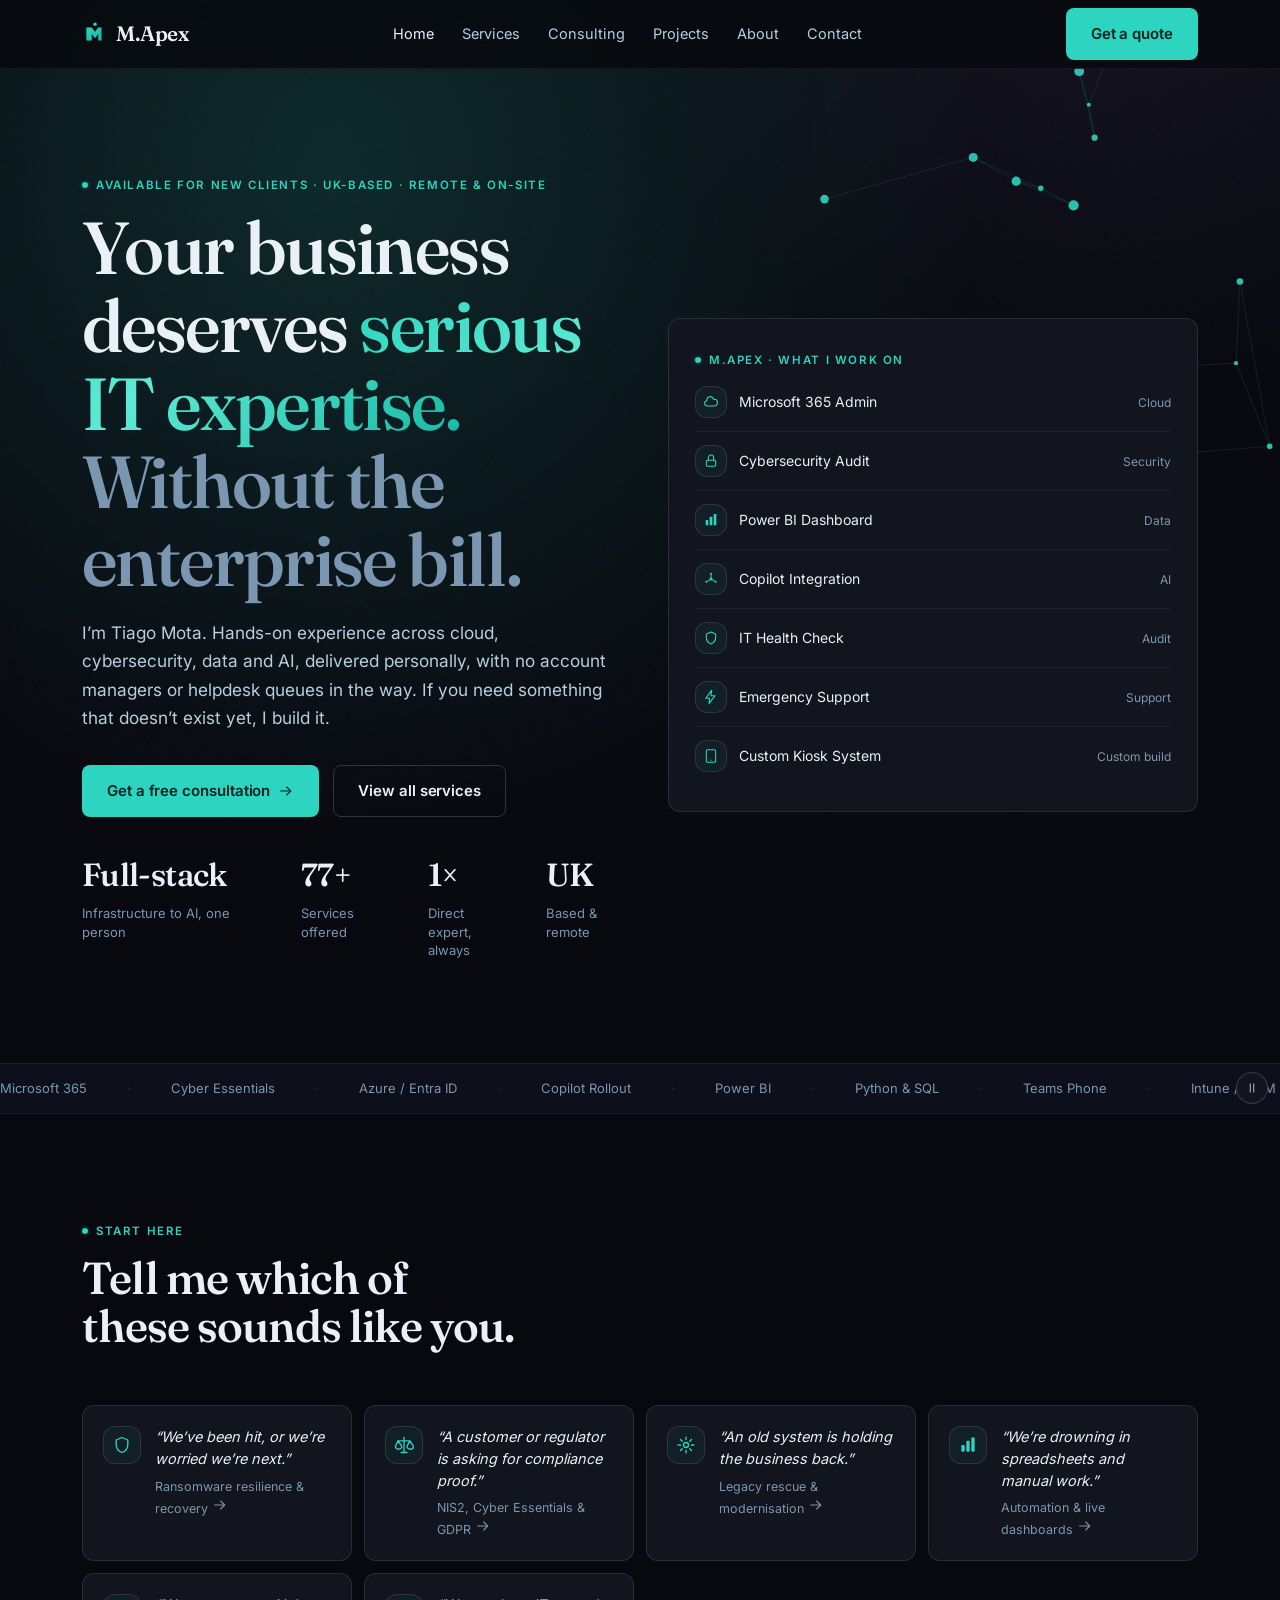
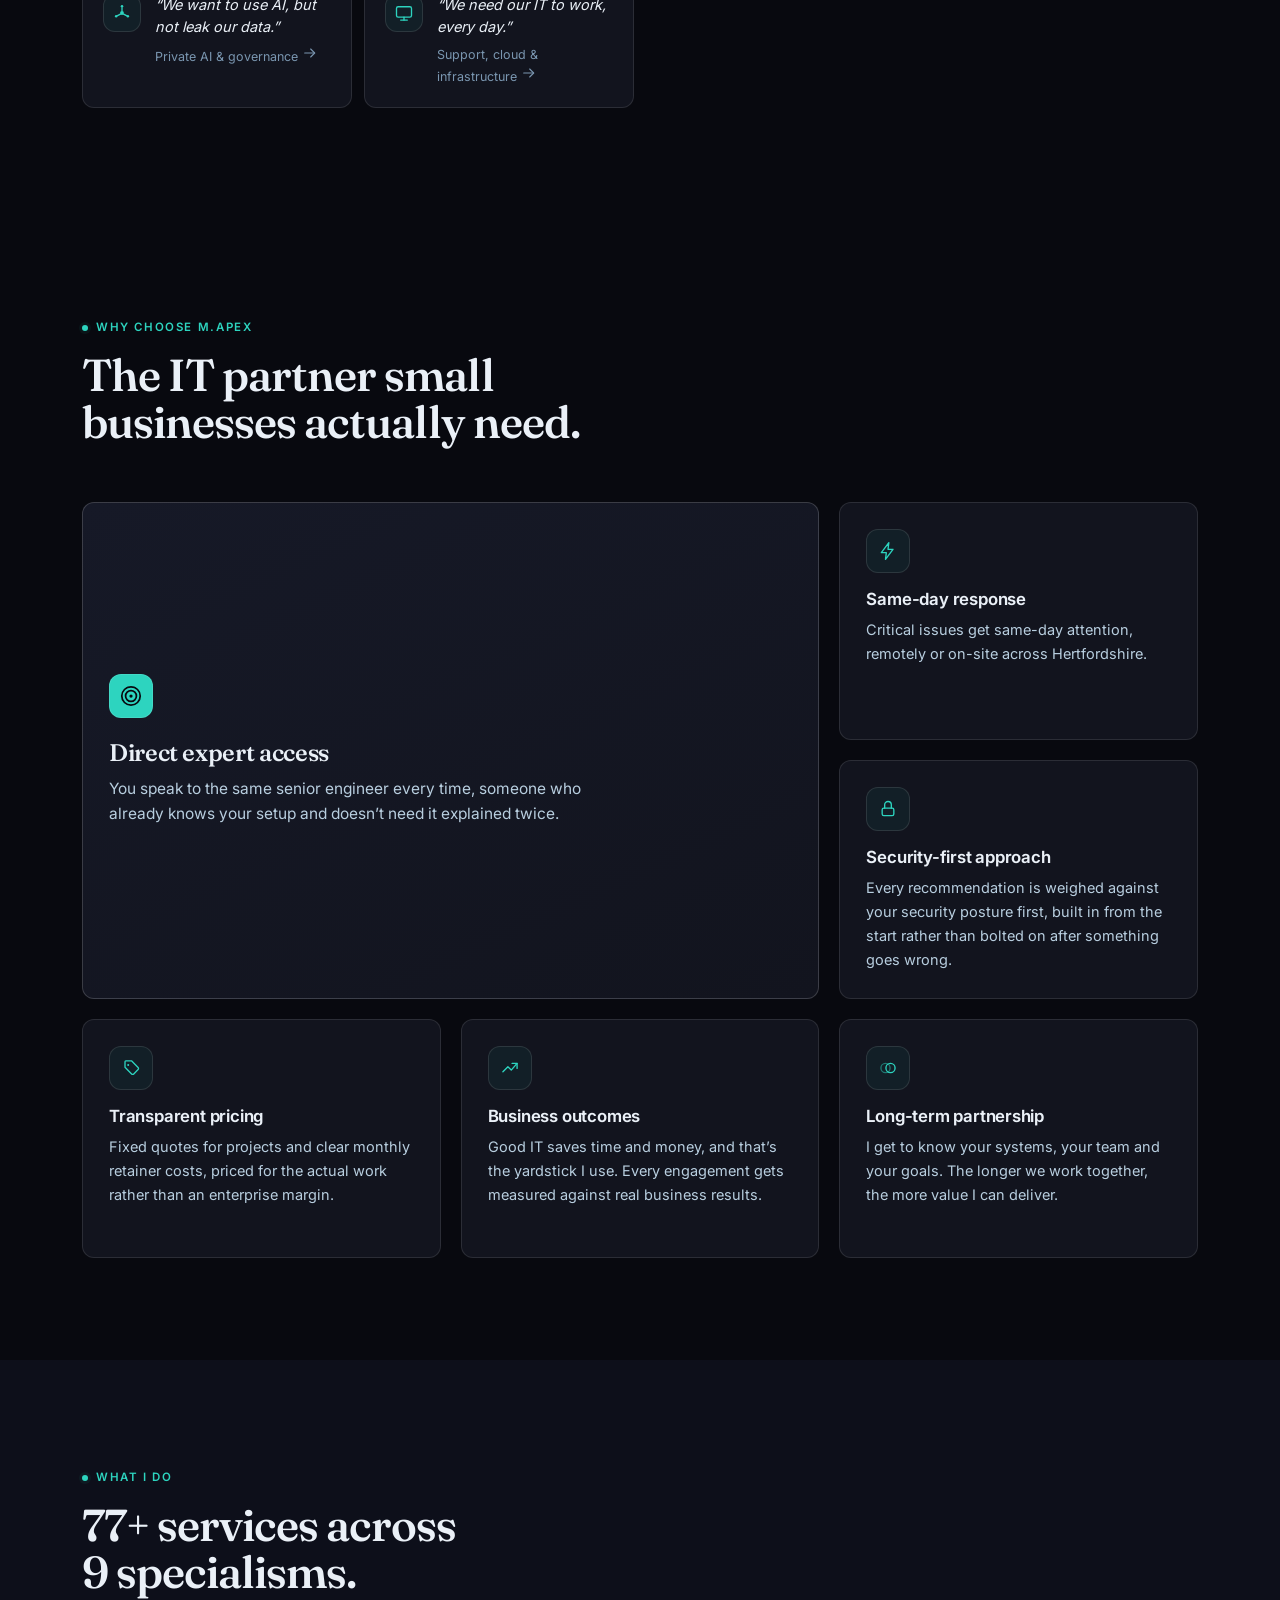
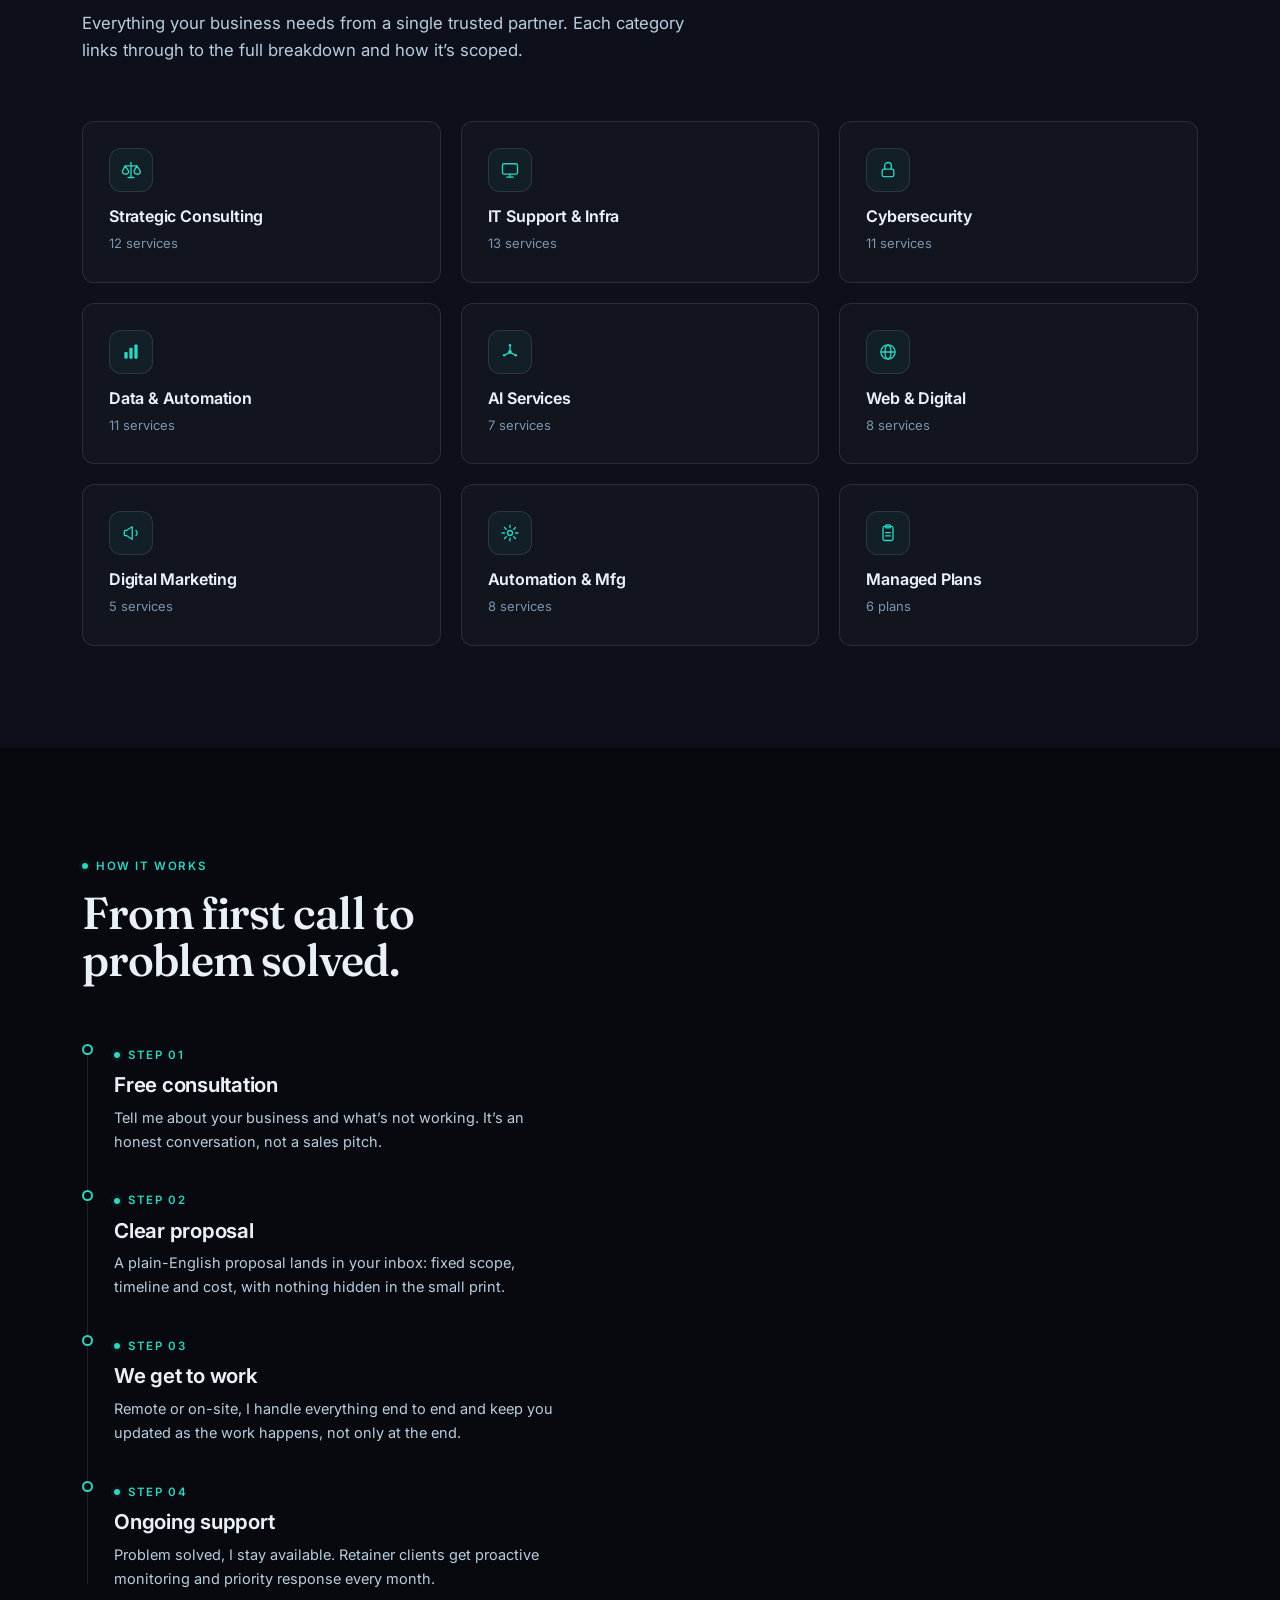
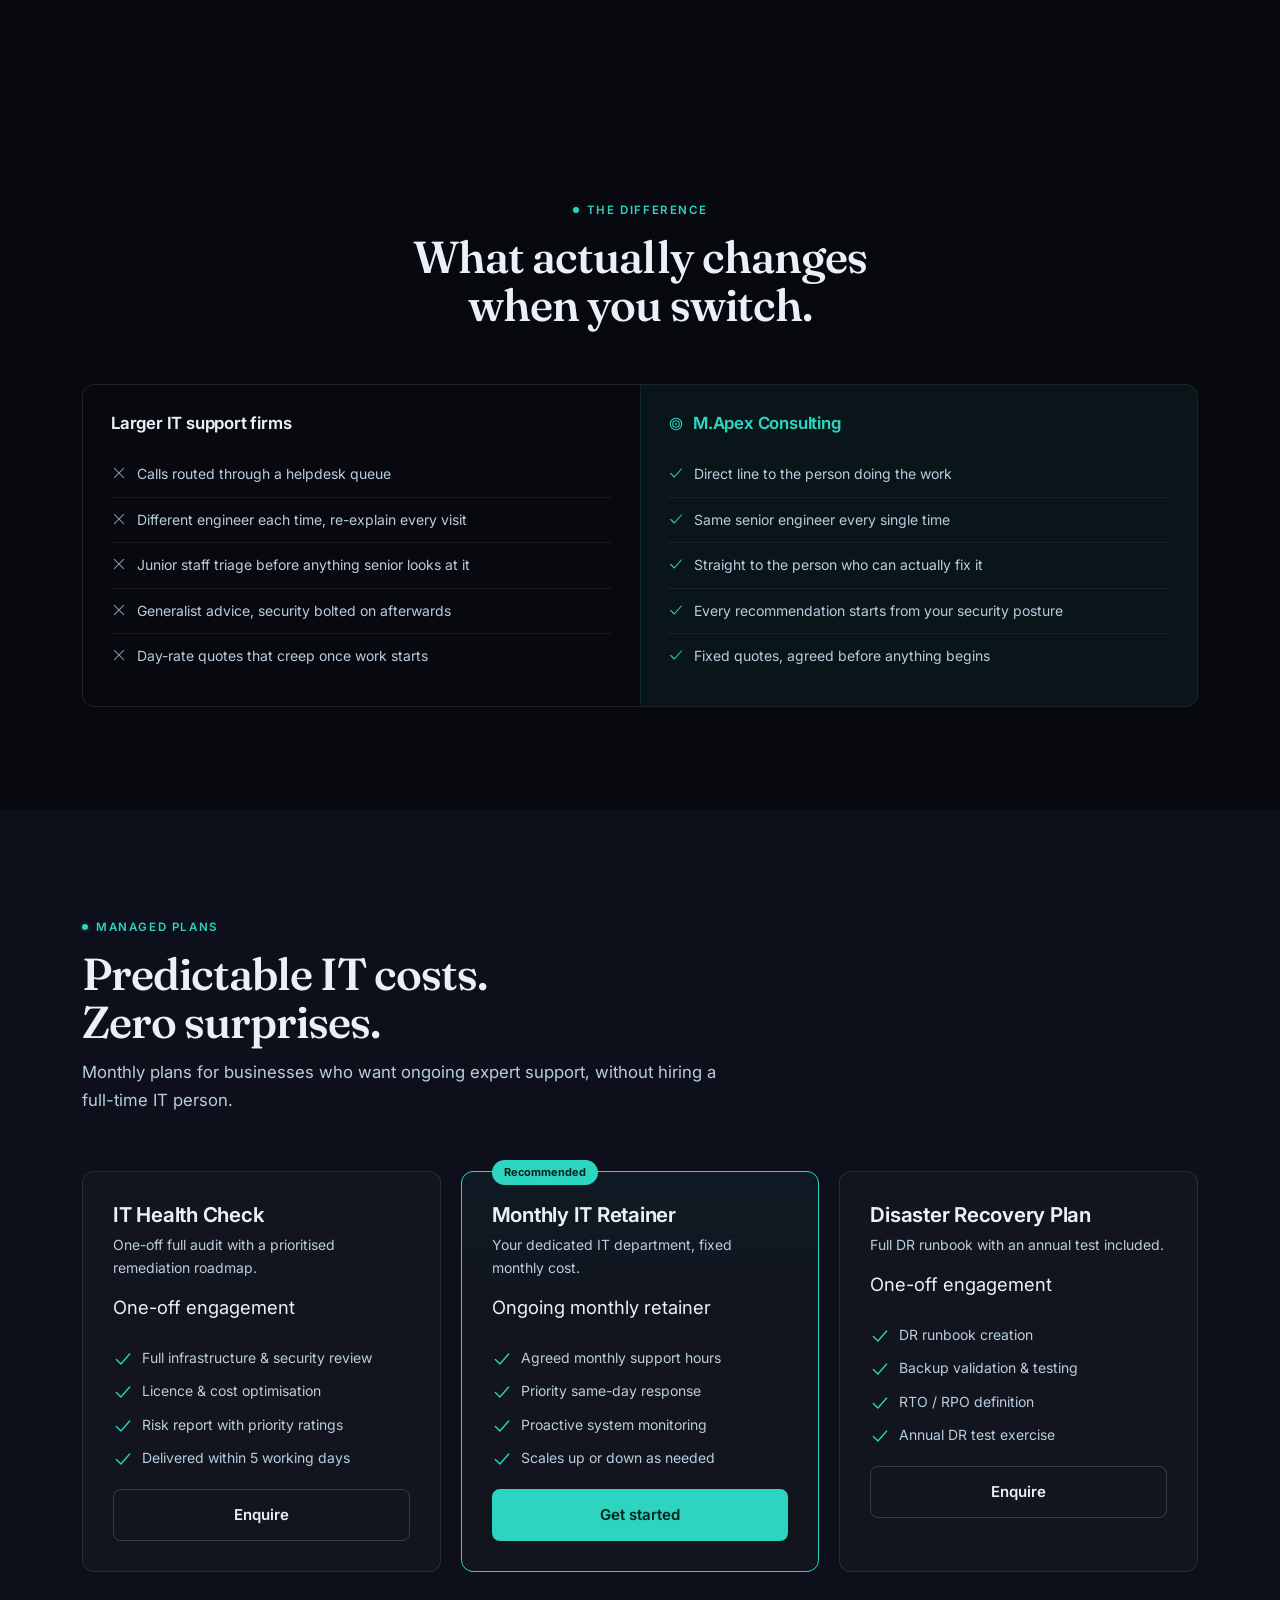
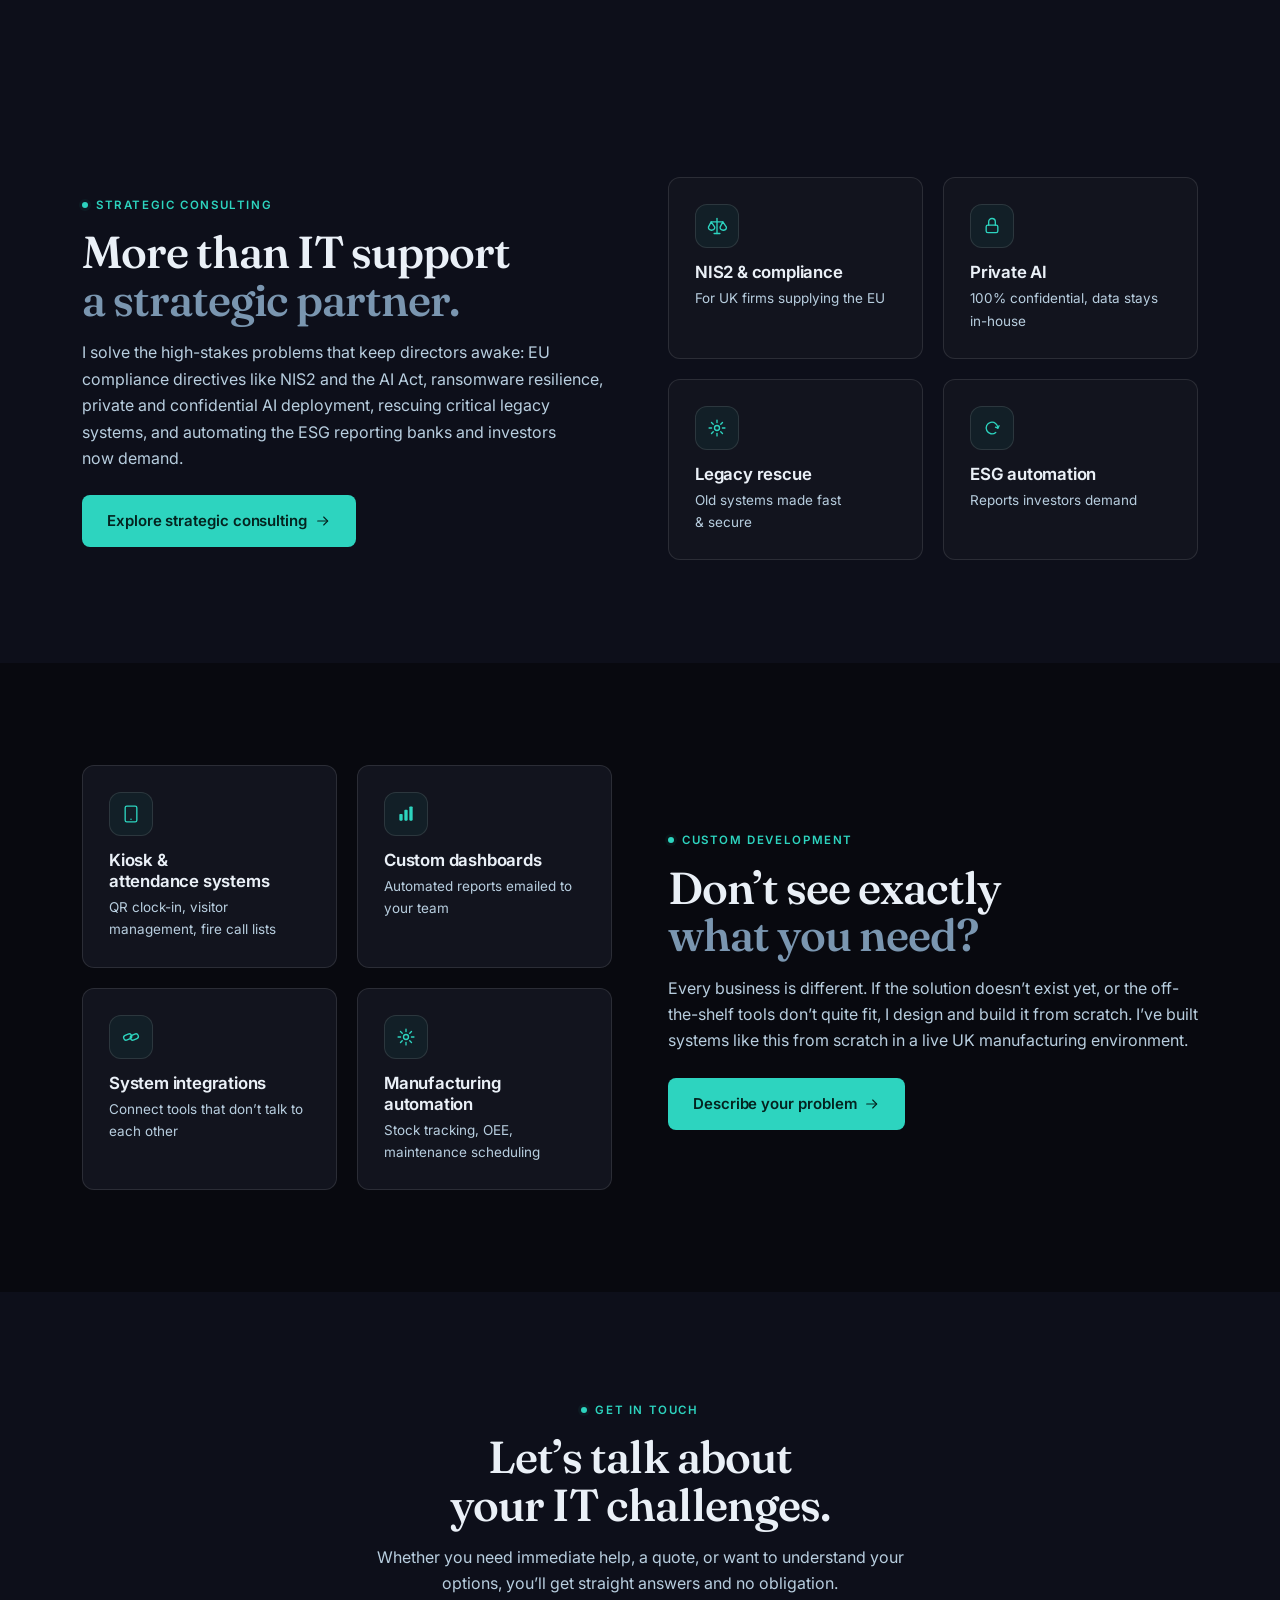
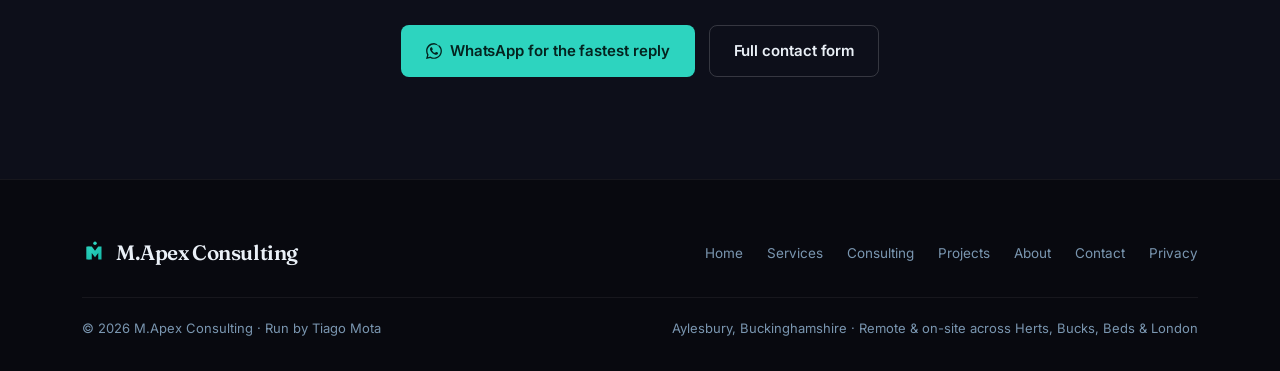
==== commit d8070d9b: "Add Projects page with 10 real case studies Infrastructure, security, process and data projects writ" ====
--- a/index.html
+++ b/index.html
@@ -519,6 +519,7 @@
     <li><a href="index.html" class="active">Home</a></li>
     <li><a href="services.html">Services</a></li>
     <li><a href="consulting.html">Consulting</a></li>
+    <li><a href="projects.html">Projects</a></li>
     <li><a href="about.html">About</a></li>
     <li><a href="contact.html">Contact</a></li>
     </ul>
@@ -869,7 +870,7 @@
 <polygon points="45,30 60,50 75,30 90,30 90,90 75,90 75,60 60,80 45,60 45,90 30,90 30,30" fill="url(#grad-foot)"/>
 <circle cx="60" cy="15" r="8" fill="#2DD4BF"/>
 </svg>M.Apex Consulting</a>
-      <ul class="footer-links"><li><a href="index.html">Home</a></li><li><a href="services.html">Services</a></li><li><a href="consulting.html">Consulting</a></li><li><a href="about.html">About</a></li><li><a href="contact.html">Contact</a></li><li><a href="privacy.html">Privacy</a></li></ul>
+      <ul class="footer-links"><li><a href="index.html">Home</a></li><li><a href="services.html">Services</a></li><li><a href="consulting.html">Consulting</a></li><li><a href="projects.html">Projects</a></li><li><a href="about.html">About</a></li><li><a href="contact.html">Contact</a></li><li><a href="privacy.html">Privacy</a></li></ul>
     </div>
     <div class="footer-bottom">
       <span>&copy; 2026 M.Apex Consulting &middot; Run by Tiago Mota</span>
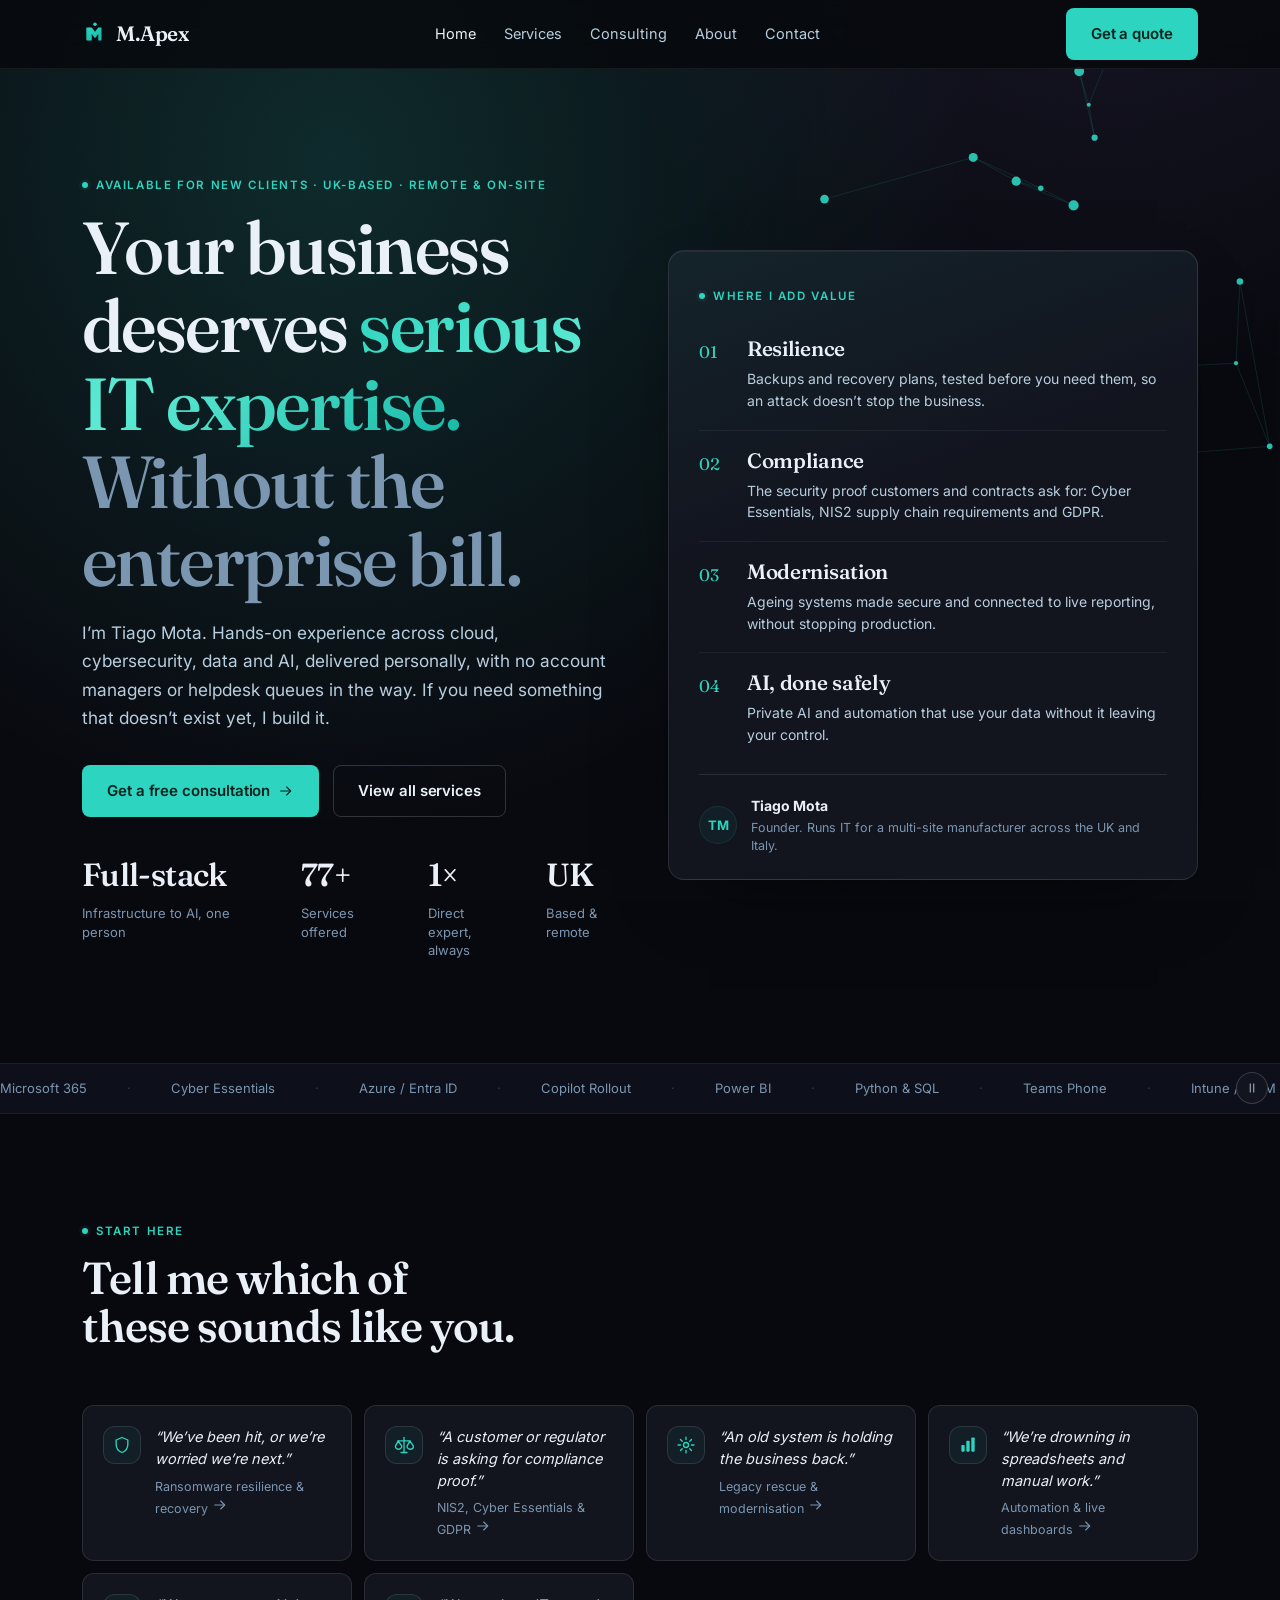
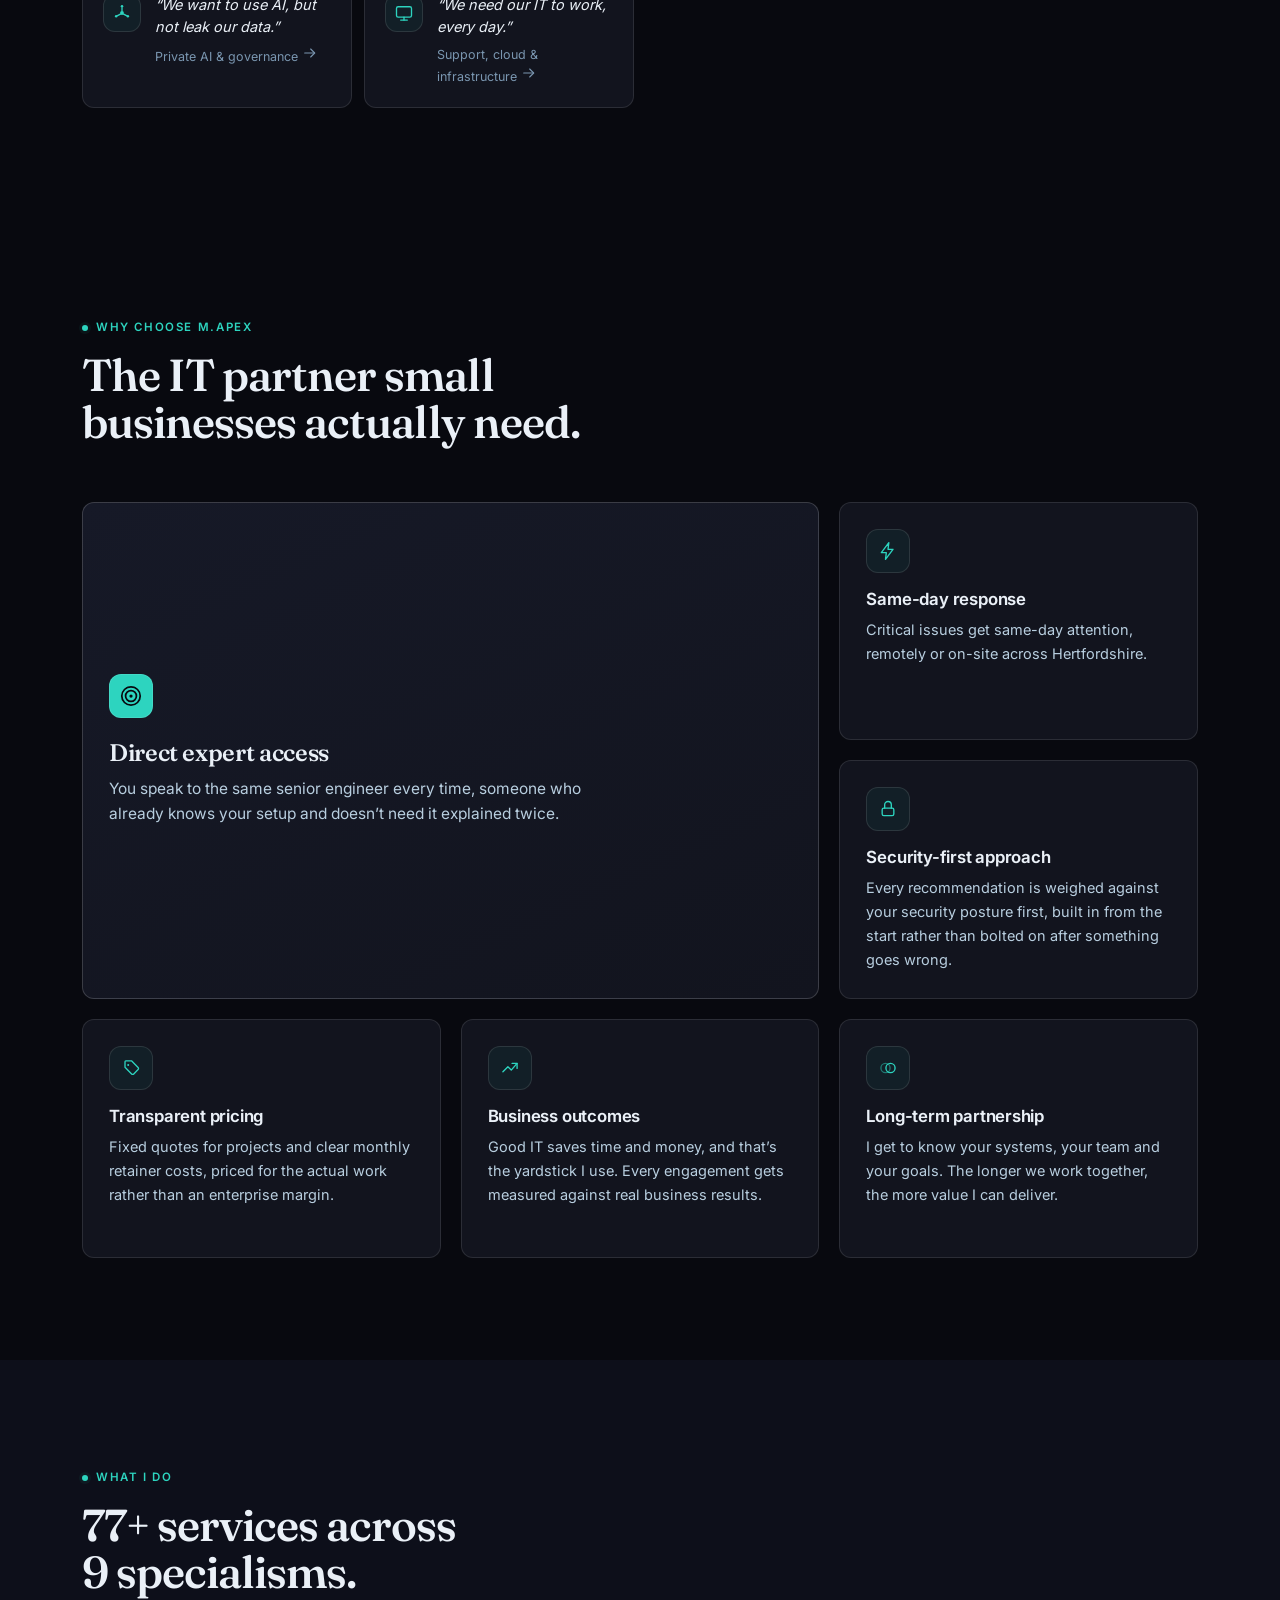
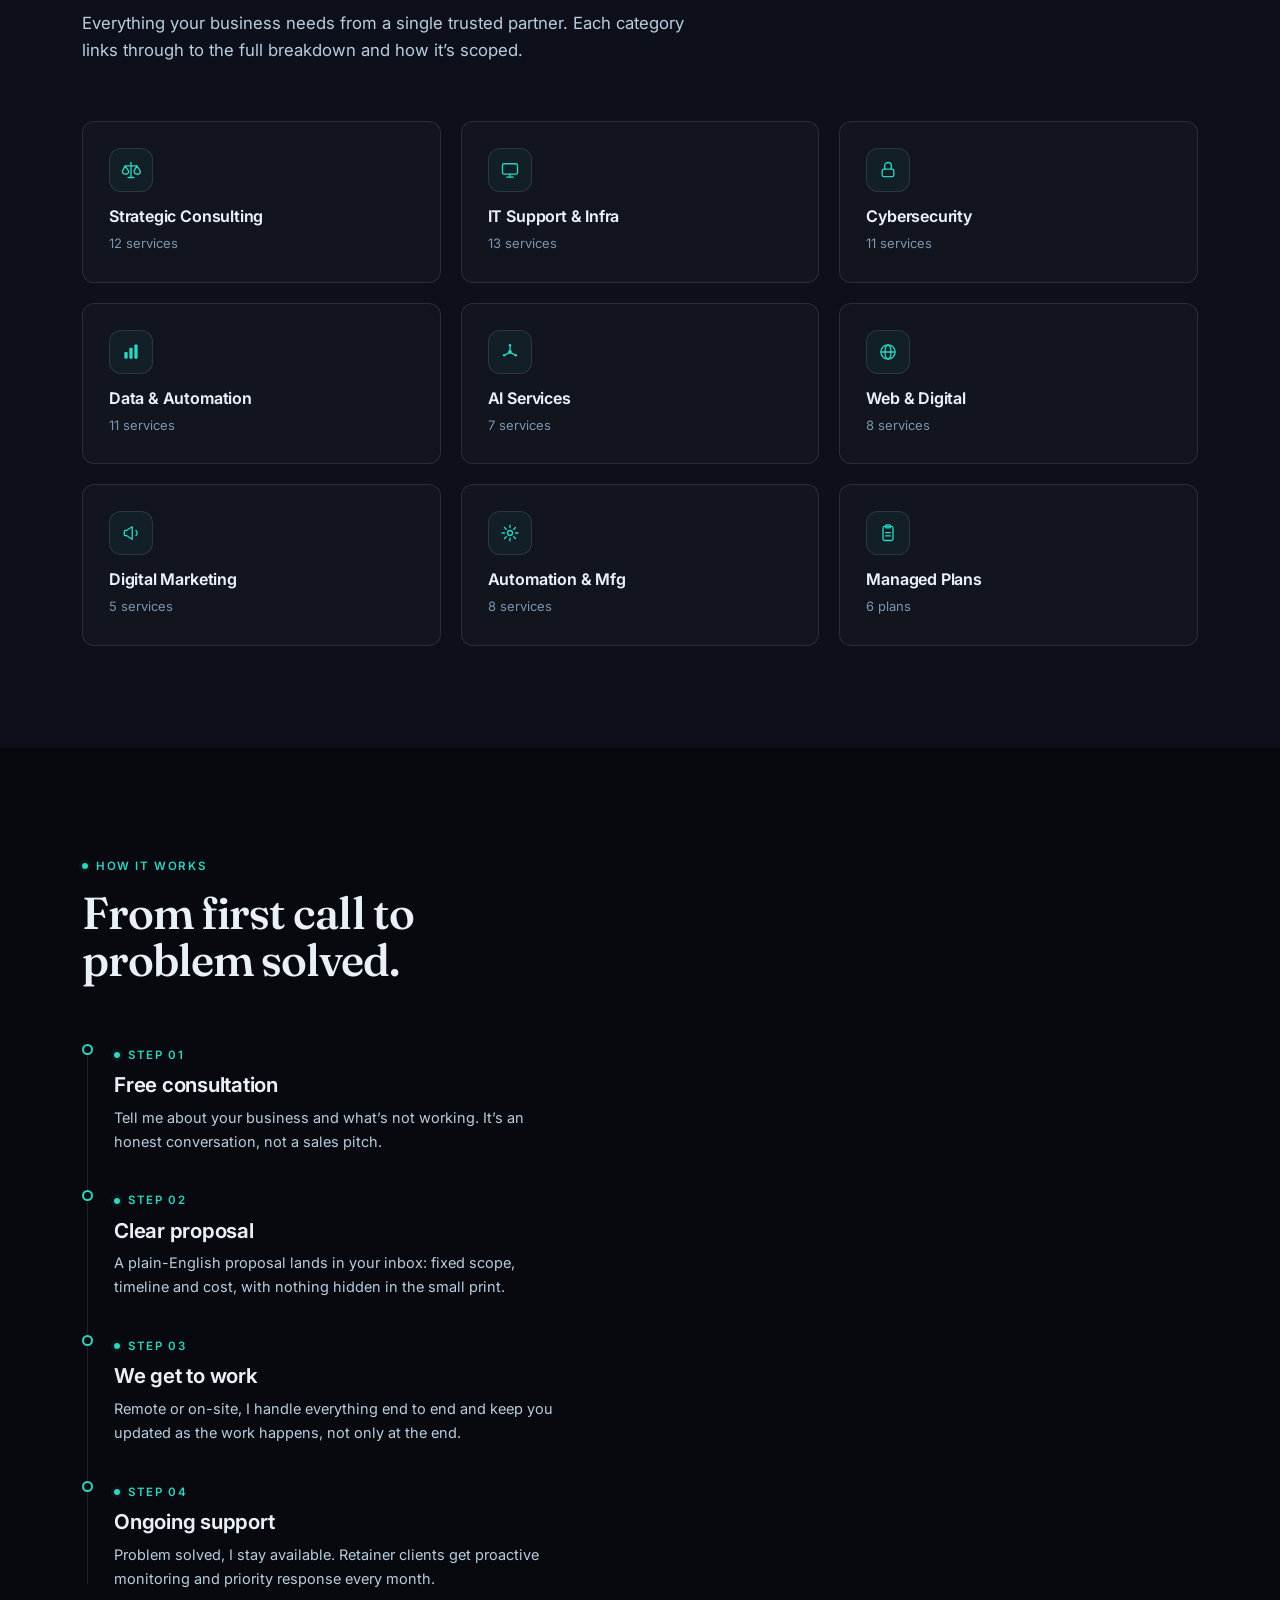
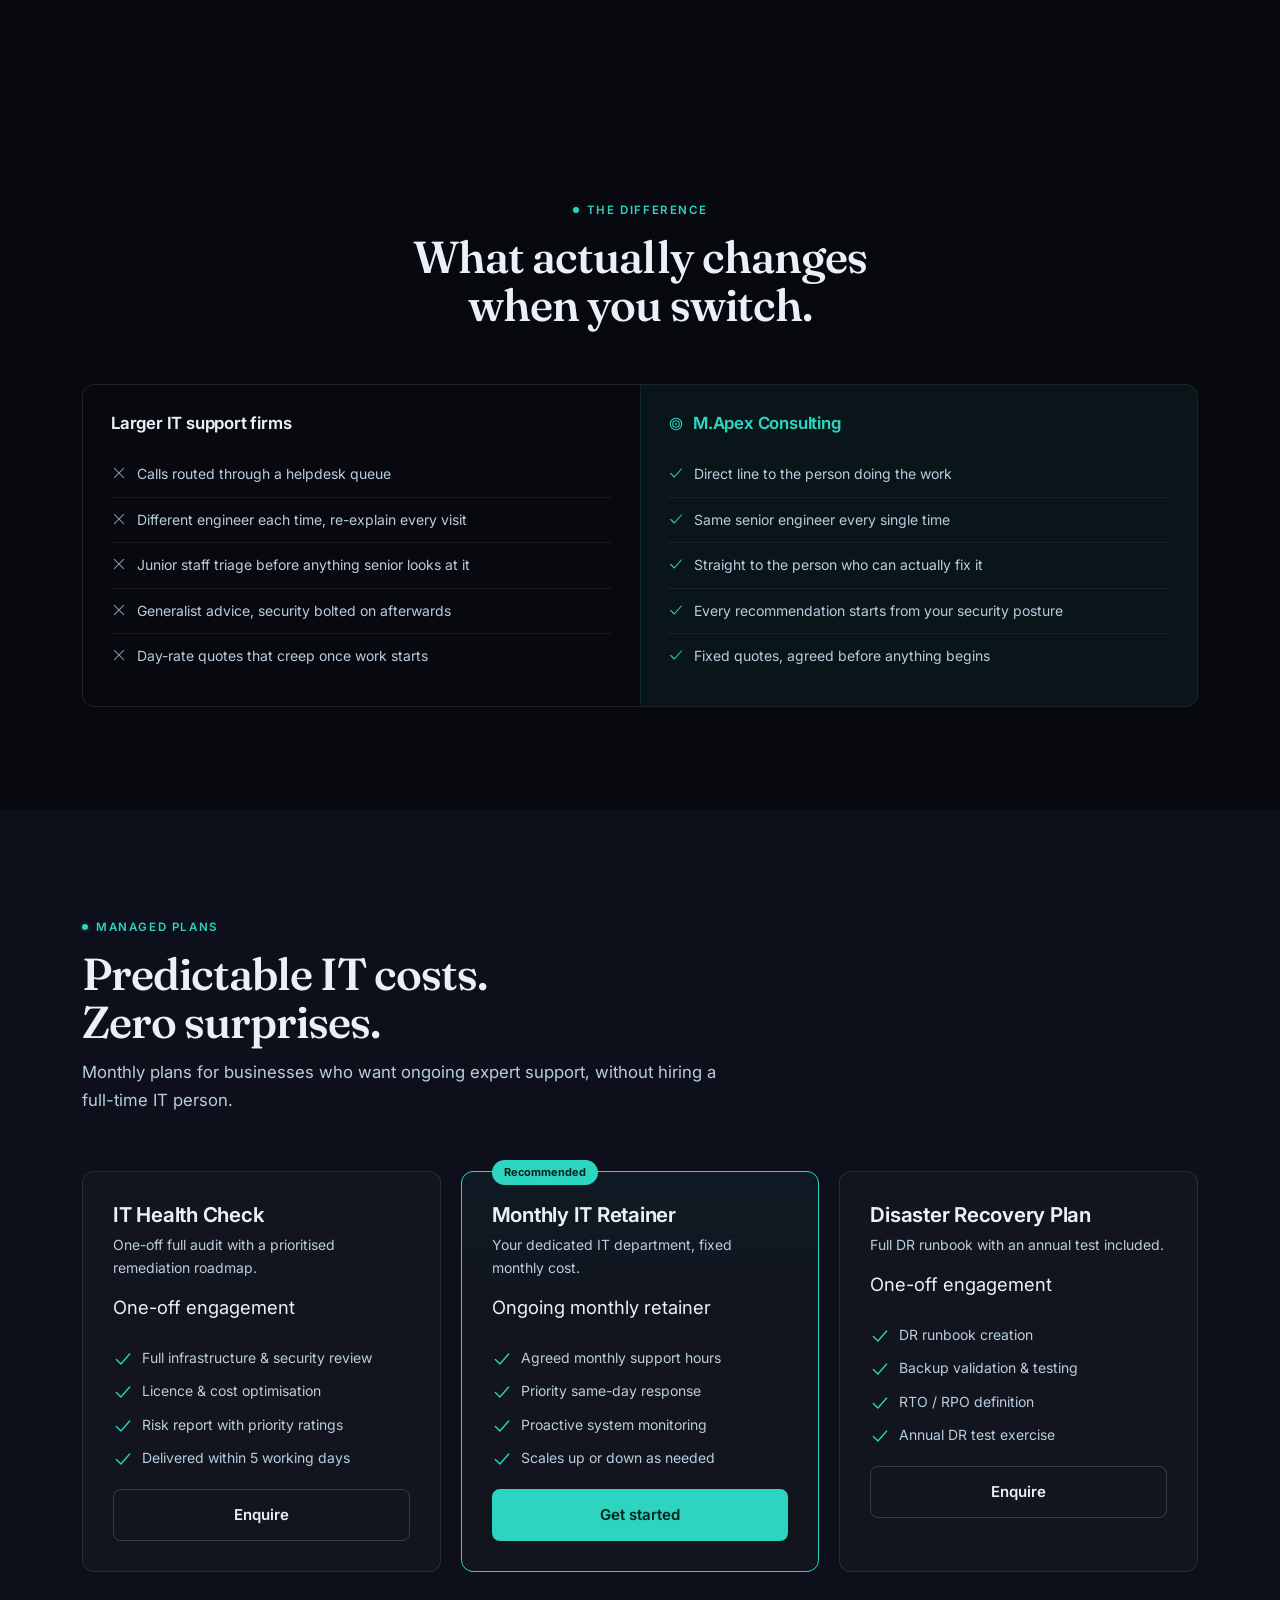
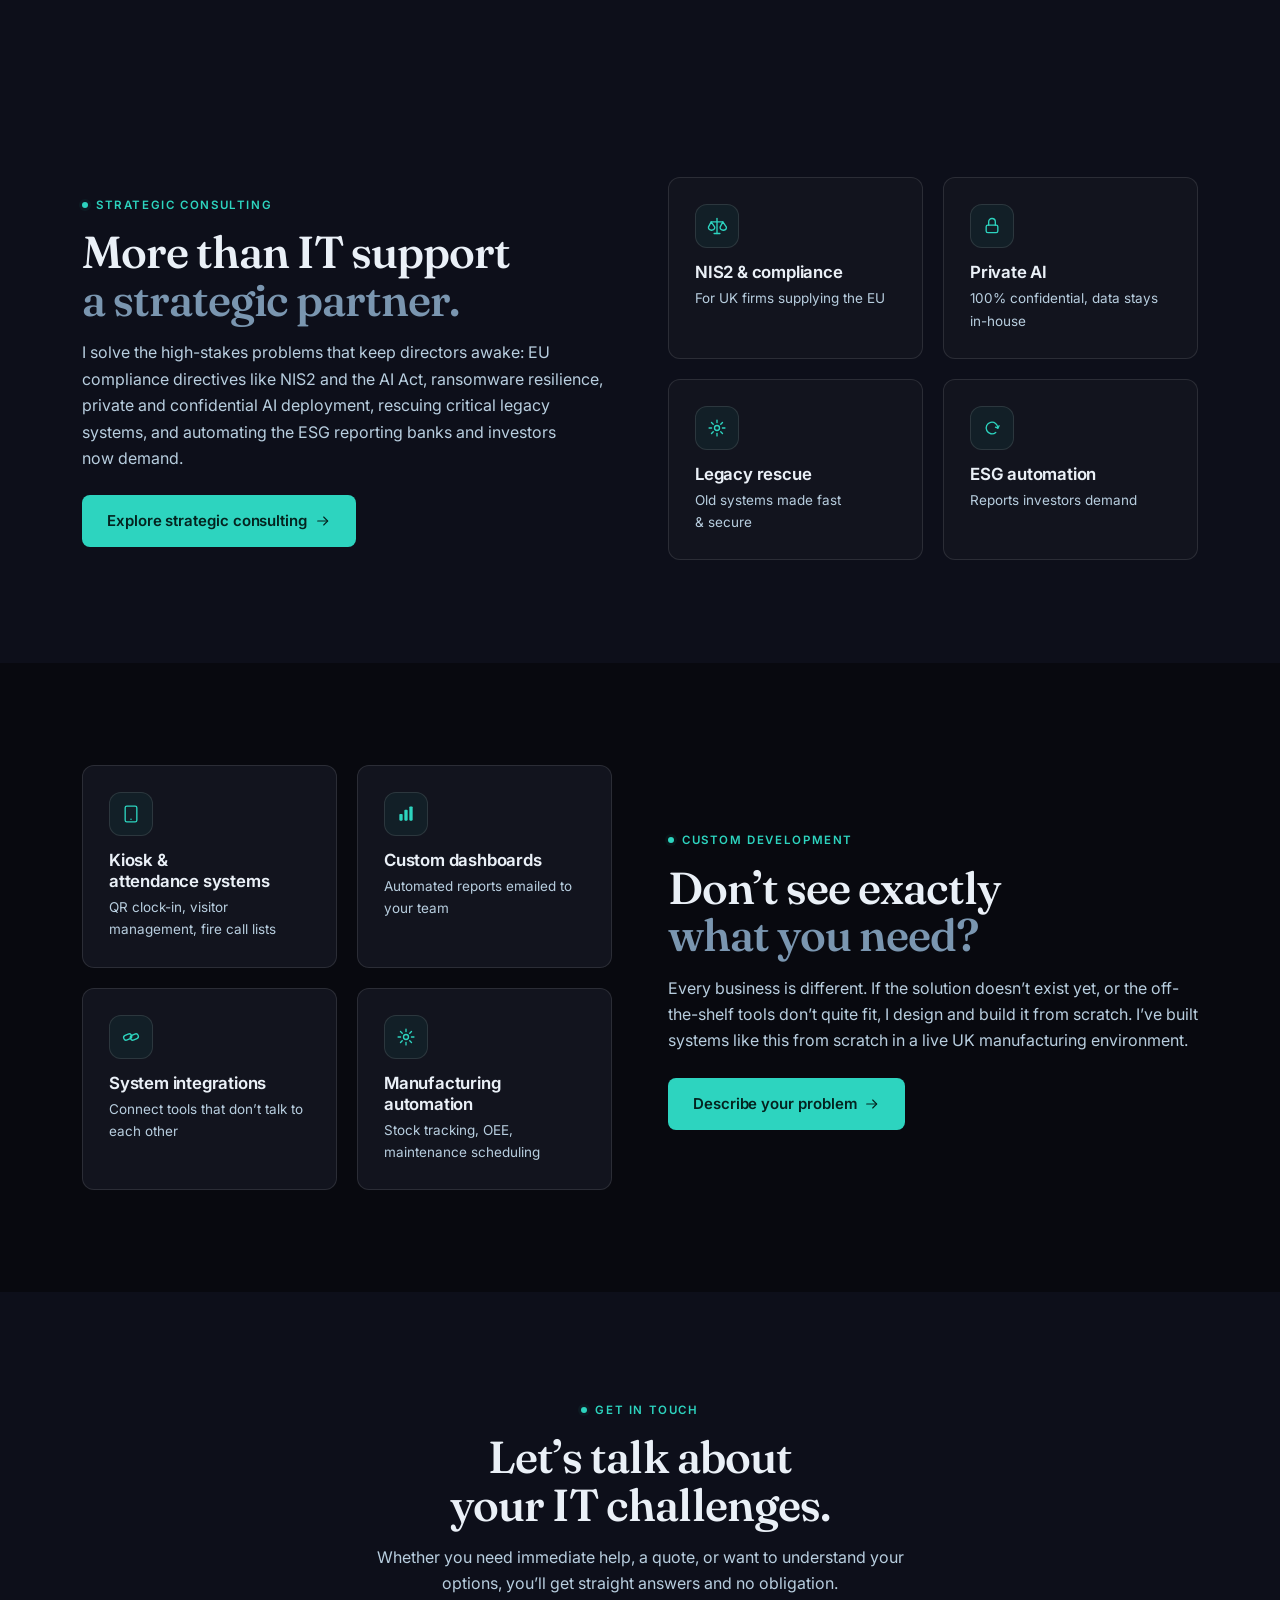
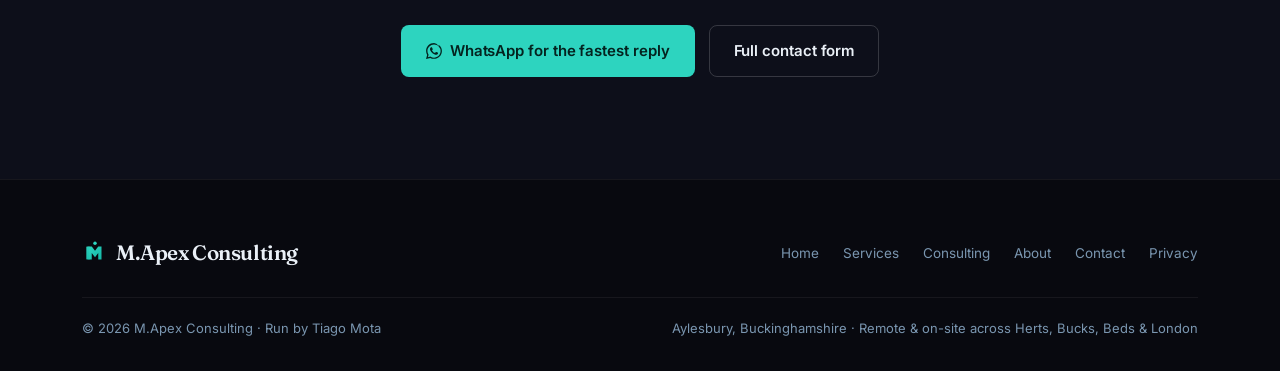
==== commit ba20fb9f: "Hero: replace task list with value card Swap the "What I work on" task list for four outcome areas (" ====
--- a/index.html
+++ b/index.html
@@ -433,6 +433,17 @@
 .stat b[style*="1.55rem"]{font-size:2rem!important}
 @media (max-width:640px){.stat b,.stat b[style*="1.55rem"]{font-size:1.7rem!important}.eyebrow{letter-spacing:.1em}}
 .stat span{display:block;line-height:1.45;margin-top:4px}
+.vcard{position:relative;z-index:1;padding:30px 30px 24px;border-radius:var(--r3);background:linear-gradient(160deg,rgba(45,212,191,0.08),rgba(45,212,191,0) 40%),var(--card);border:1px solid var(--border2);box-shadow:0 30px 80px -40px rgba(0,0,0,0.8),inset 0 1px 0 rgba(255,255,255,0.05)}
+.vlist{list-style:none;margin:8px 0 0;padding:0}
+.vlist li{display:grid;grid-template-columns:44px 1fr;gap:4px;padding:18px 0;border-bottom:1px solid var(--border)}
+.vlist li:last-child{border-bottom:0}
+.vnum{font-family:var(--fd);font-size:1.05rem;color:var(--accent);font-variant-numeric:tabular-nums;padding-top:2px}
+.vtitle{display:block;font-family:var(--fd);font-weight:560;font-size:1.3rem;letter-spacing:-0.015em;color:var(--text);line-height:1.2}
+.vlist p{margin-top:6px;font-size:14px;line-height:1.55;color:var(--text2)}
+.vfoot{display:flex;align-items:center;gap:14px;margin-top:10px;padding-top:20px;border-top:1px solid var(--border2)}
+.vfoot b{display:block;font-size:14px;color:var(--text)}
+.vfoot span{display:block;font-size:12.5px;color:var(--text3);margin-top:2px;line-height:1.45}
+@media (max-width:640px){.vcard{padding:22px 20px 18px}.vtitle{font-size:1.18rem}.vlist li{grid-template-columns:36px 1fr;padding:15px 0}}
 </style>
 <script type="application/ld+json">
 {
@@ -519,7 +530,6 @@
     <li><a href="index.html" class="active">Home</a></li>
     <li><a href="services.html">Services</a></li>
     <li><a href="consulting.html">Consulting</a></li>
-    <li><a href="projects.html">Projects</a></li>
     <li><a href="about.html">About</a></li>
     <li><a href="contact.html">Contact</a></li>
     </ul>
@@ -559,45 +569,11 @@
           <div class="stat"><b>UK</b><span>Based &amp; remote</span></div>
         </div>
       </div>
-      <div><div class="card" style="position:relative;z-index:1">
-    <div class="eyebrow" style="margin-bottom:4px">M.Apex &middot; What I work on</div>
-    <div class="status-row">
-      <div class="icon-tile" style="width:32px;height:32px"><svg class="i i-sm" aria-hidden="true" focusable="false"><use href="#i-cloud" xlink:href="#i-cloud"/></svg></div>
-      <span class="name">Microsoft 365 Admin</span>
-      <span class="status-label">Cloud</span>
-    </div>
-    <div class="status-row">
-      <div class="icon-tile" style="width:32px;height:32px"><svg class="i i-sm" aria-hidden="true" focusable="false"><use href="#i-lock" xlink:href="#i-lock"/></svg></div>
-      <span class="name">Cybersecurity Audit</span>
-      <span class="status-label">Security</span>
-    </div>
-    <div class="status-row">
-      <div class="icon-tile" style="width:32px;height:32px"><svg class="i i-sm" aria-hidden="true" focusable="false"><use href="#i-bars" xlink:href="#i-bars"/></svg></div>
-      <span class="name">Power BI Dashboard</span>
-      <span class="status-label">Data</span>
-    </div>
-    <div class="status-row">
-      <div class="icon-tile" style="width:32px;height:32px"><svg class="i i-sm" aria-hidden="true" focusable="false"><use href="#i-node" xlink:href="#i-node"/></svg></div>
-      <span class="name">Copilot Integration</span>
-      <span class="status-label">AI</span>
-    </div>
-    <div class="status-row">
-      <div class="icon-tile" style="width:32px;height:32px"><svg class="i i-sm" aria-hidden="true" focusable="false"><use href="#i-shield" xlink:href="#i-shield"/></svg></div>
-      <span class="name">IT Health Check</span>
-      <span class="status-label">Audit</span>
-    </div>
-    <div class="status-row">
-      <div class="icon-tile" style="width:32px;height:32px"><svg class="i i-sm" aria-hidden="true" focusable="false"><use href="#i-bolt" xlink:href="#i-bolt"/></svg></div>
-      <span class="name">Emergency Support</span>
-      <span class="status-label">Support</span>
-    </div>
-    <div class="status-row">
-      <div class="icon-tile" style="width:32px;height:32px"><svg class="i i-sm" aria-hidden="true" focusable="false"><use href="#i-tablet" xlink:href="#i-tablet"/></svg></div>
-      <span class="name">Custom Kiosk System</span>
-      <span class="status-label">Custom build</span>
-    </div>
-    
-  </div></div>
+      <div><aside class="vcard" aria-label="Where I add value">
+    <div class="eyebrow" style="margin-bottom:6px">Where I add value</div>
+    <ol class="vlist"><li><span class="vnum">01</span><div><b class="vtitle">Resilience</b><p>Backups and recovery plans, tested before you need them, so an attack doesn’t stop the business.</p></div></li><li><span class="vnum">02</span><div><b class="vtitle">Compliance</b><p>The security proof customers and contracts ask for: Cyber Essentials, NIS2 supply chain requirements and GDPR.</p></div></li><li><span class="vnum">03</span><div><b class="vtitle">Modernisation</b><p>Ageing systems made secure and connected to live reporting, without stopping production.</p></div></li><li><span class="vnum">04</span><div><b class="vtitle">AI, done safely</b><p>Private AI and automation that use your data without it leaving your control.</p></div></li></ol>
+    <div class="vfoot"><div class="avatar" aria-hidden="true">TM</div><div><b>Tiago Mota</b><span>Founder. Runs IT for a multi-site manufacturer across the UK and Italy.</span></div></div>
+  </aside></div>
     </div>
   </div>
 </header>
@@ -870,7 +846,7 @@
 <polygon points="45,30 60,50 75,30 90,30 90,90 75,90 75,60 60,80 45,60 45,90 30,90 30,30" fill="url(#grad-foot)"/>
 <circle cx="60" cy="15" r="8" fill="#2DD4BF"/>
 </svg>M.Apex Consulting</a>
-      <ul class="footer-links"><li><a href="index.html">Home</a></li><li><a href="services.html">Services</a></li><li><a href="consulting.html">Consulting</a></li><li><a href="projects.html">Projects</a></li><li><a href="about.html">About</a></li><li><a href="contact.html">Contact</a></li><li><a href="privacy.html">Privacy</a></li></ul>
+      <ul class="footer-links"><li><a href="index.html">Home</a></li><li><a href="services.html">Services</a></li><li><a href="consulting.html">Consulting</a></li><li><a href="about.html">About</a></li><li><a href="contact.html">Contact</a></li><li><a href="privacy.html">Privacy</a></li></ul>
     </div>
     <div class="footer-bottom">
       <span>&copy; 2026 M.Apex Consulting &middot; Run by Tiago Mota</span>
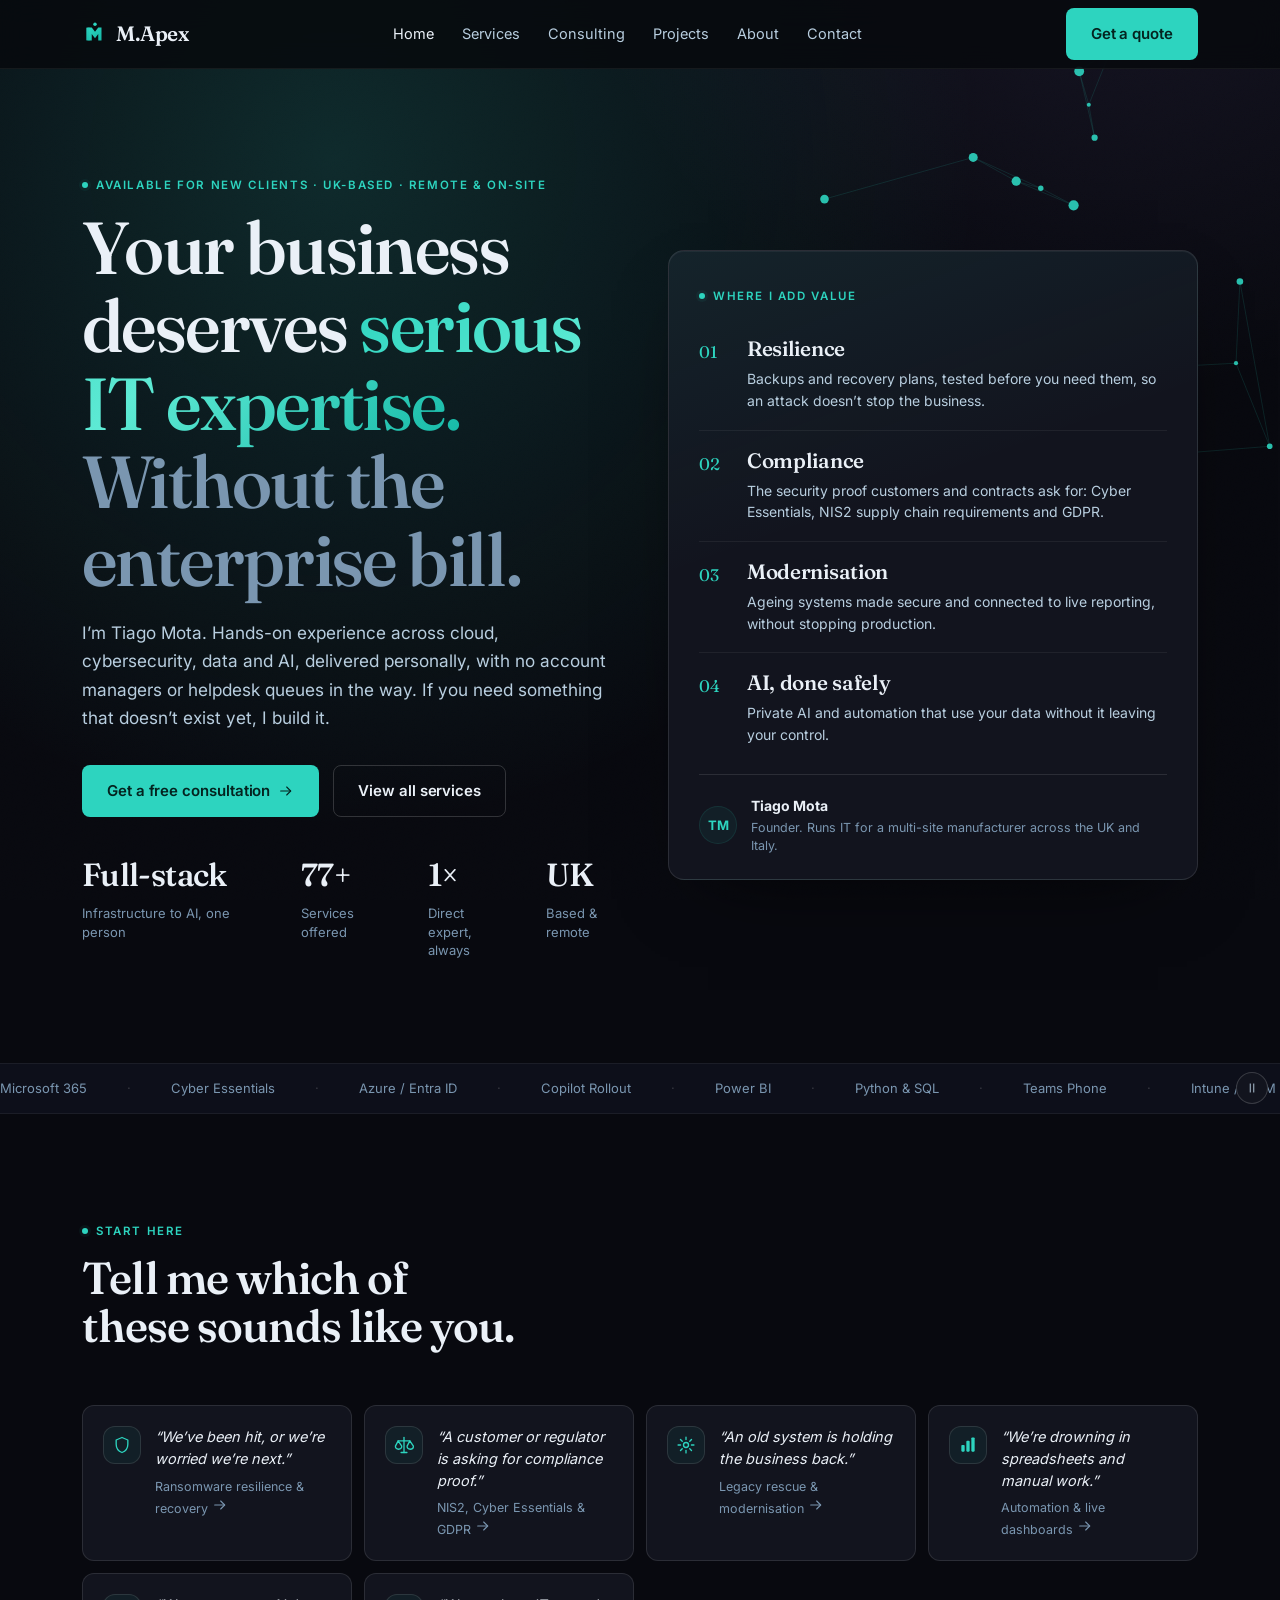
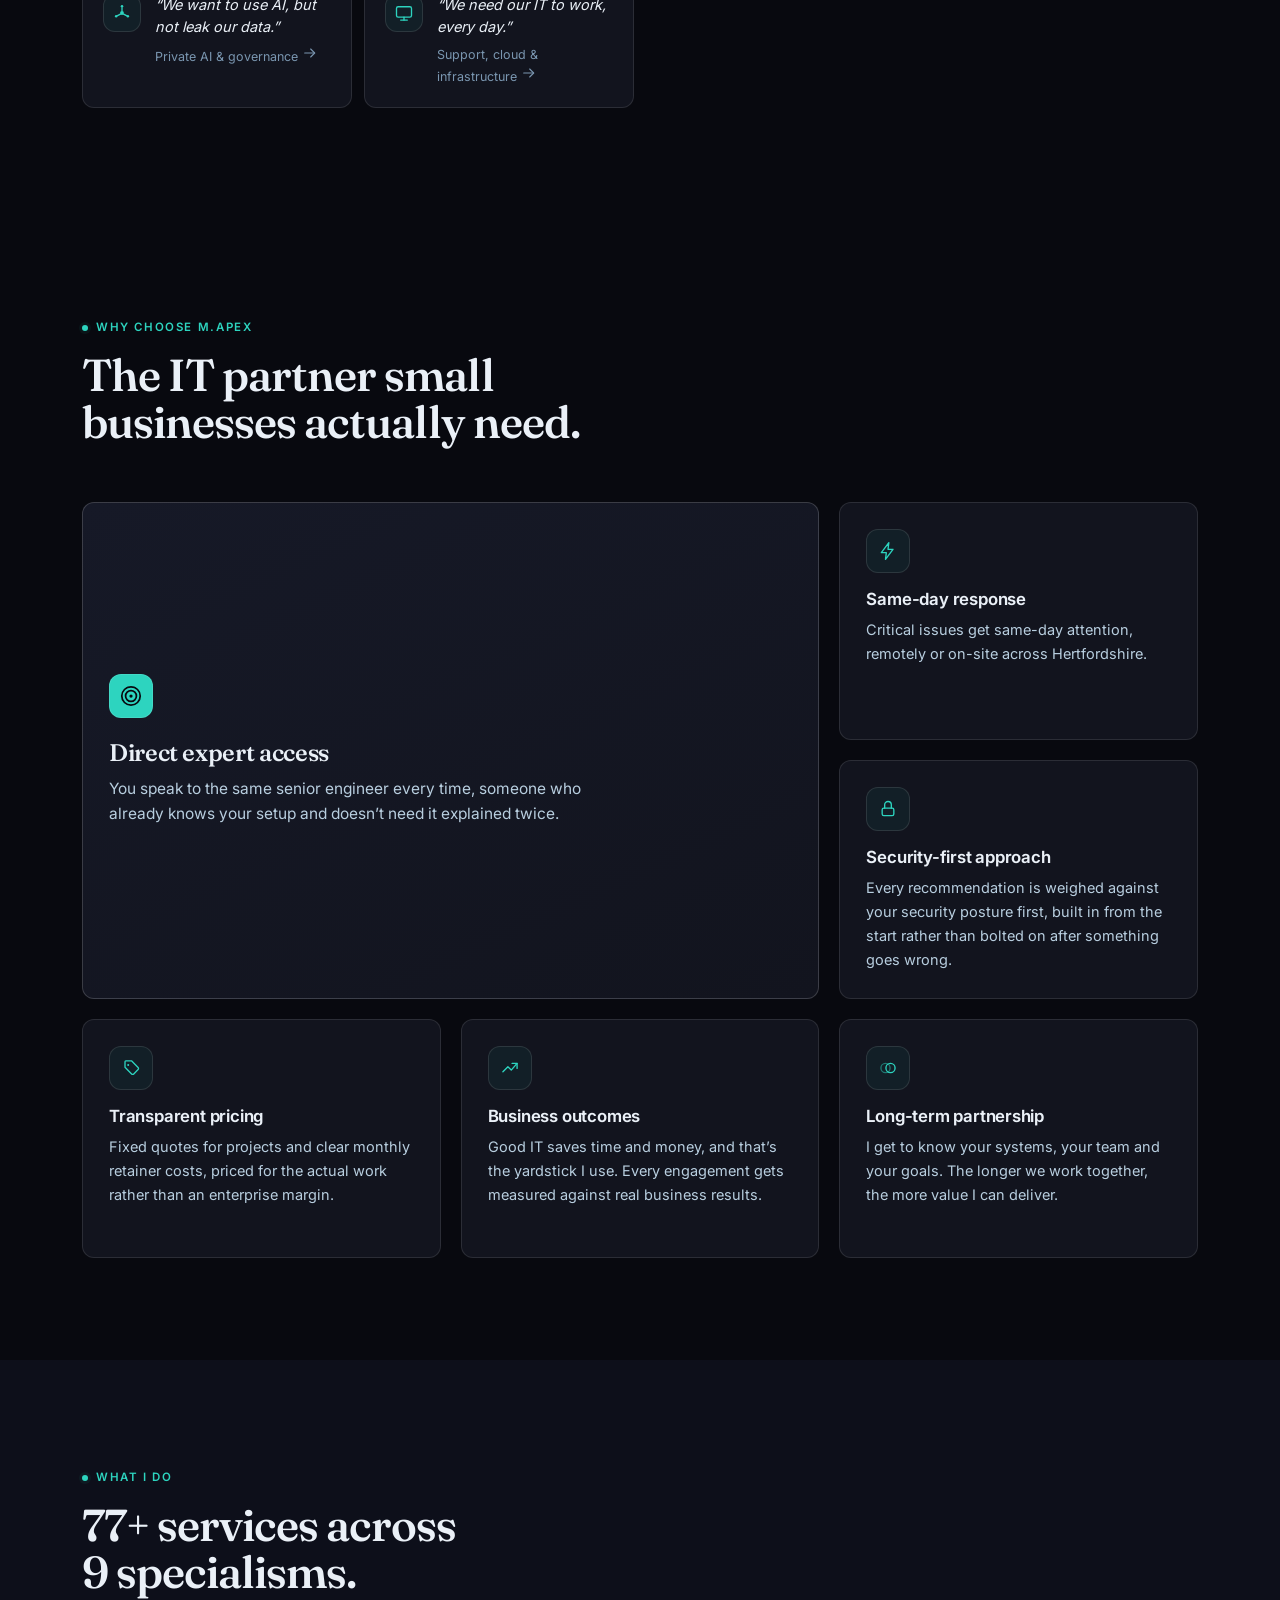
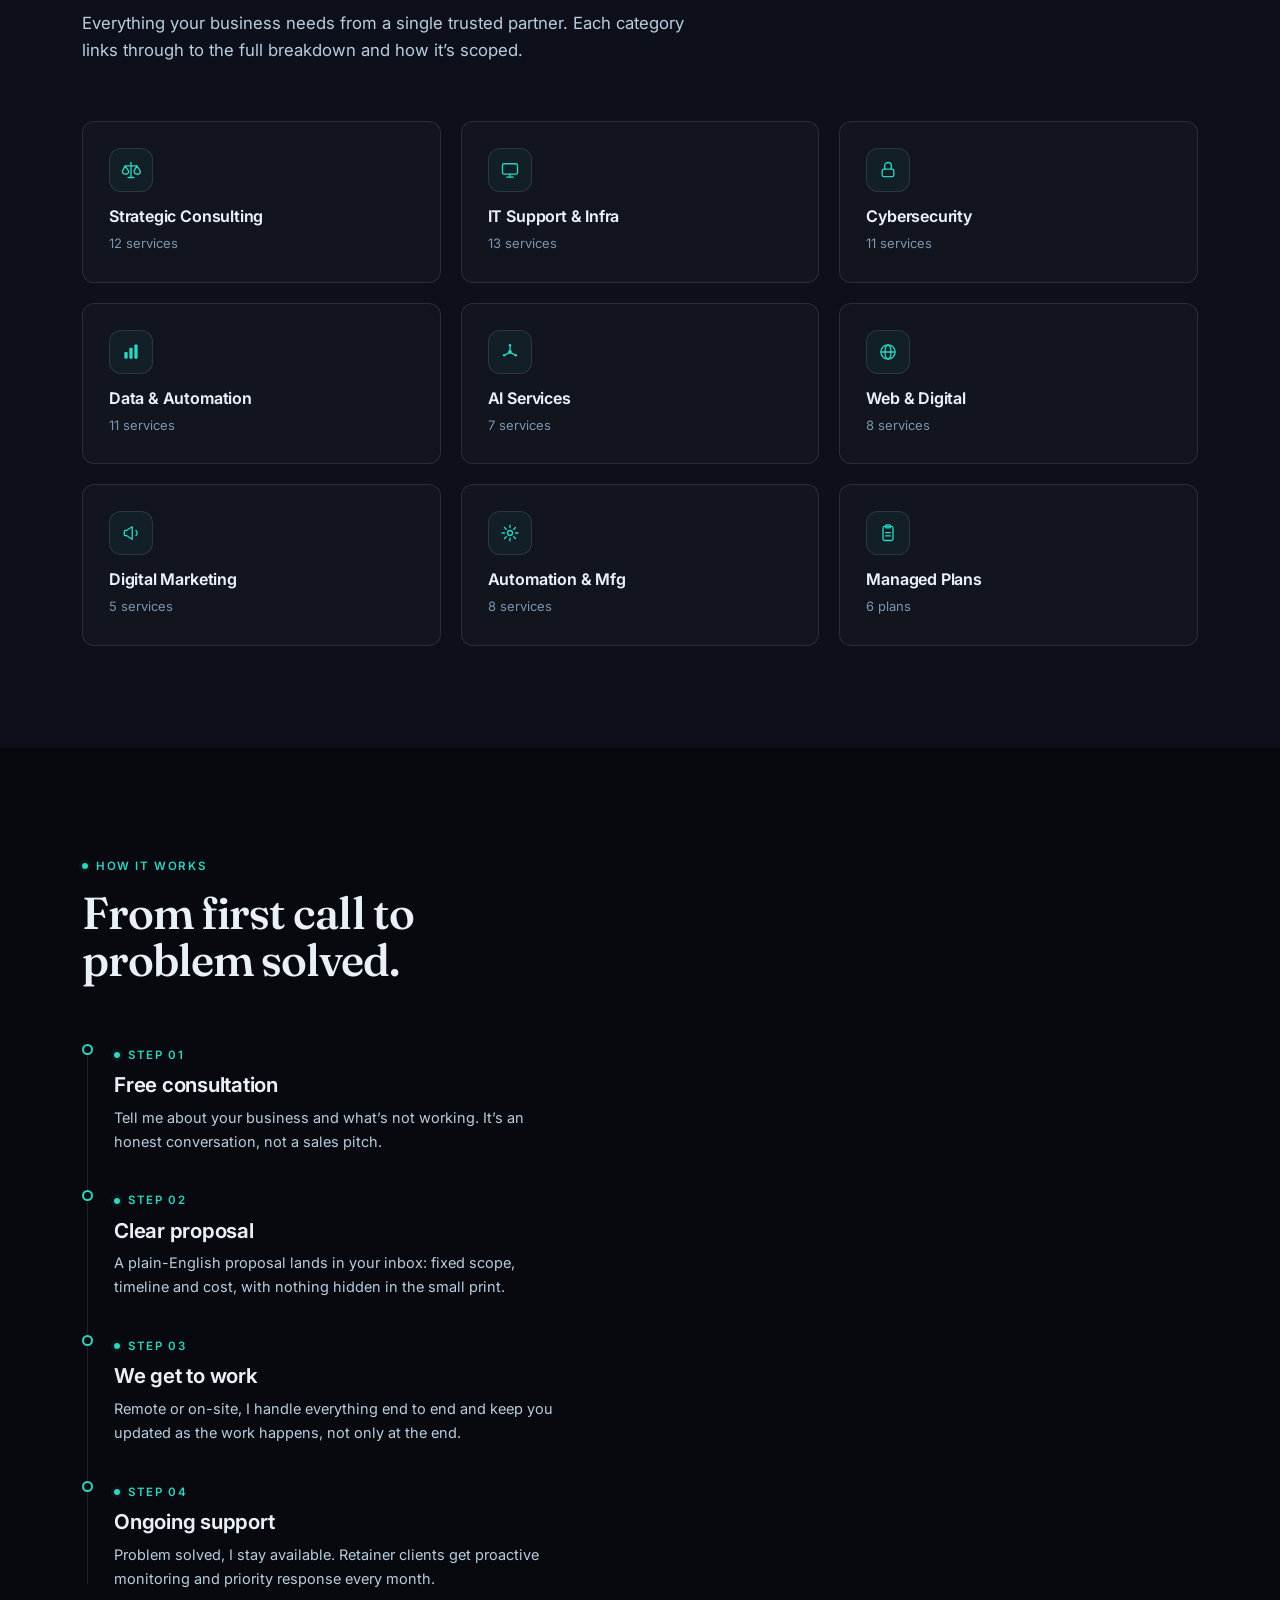
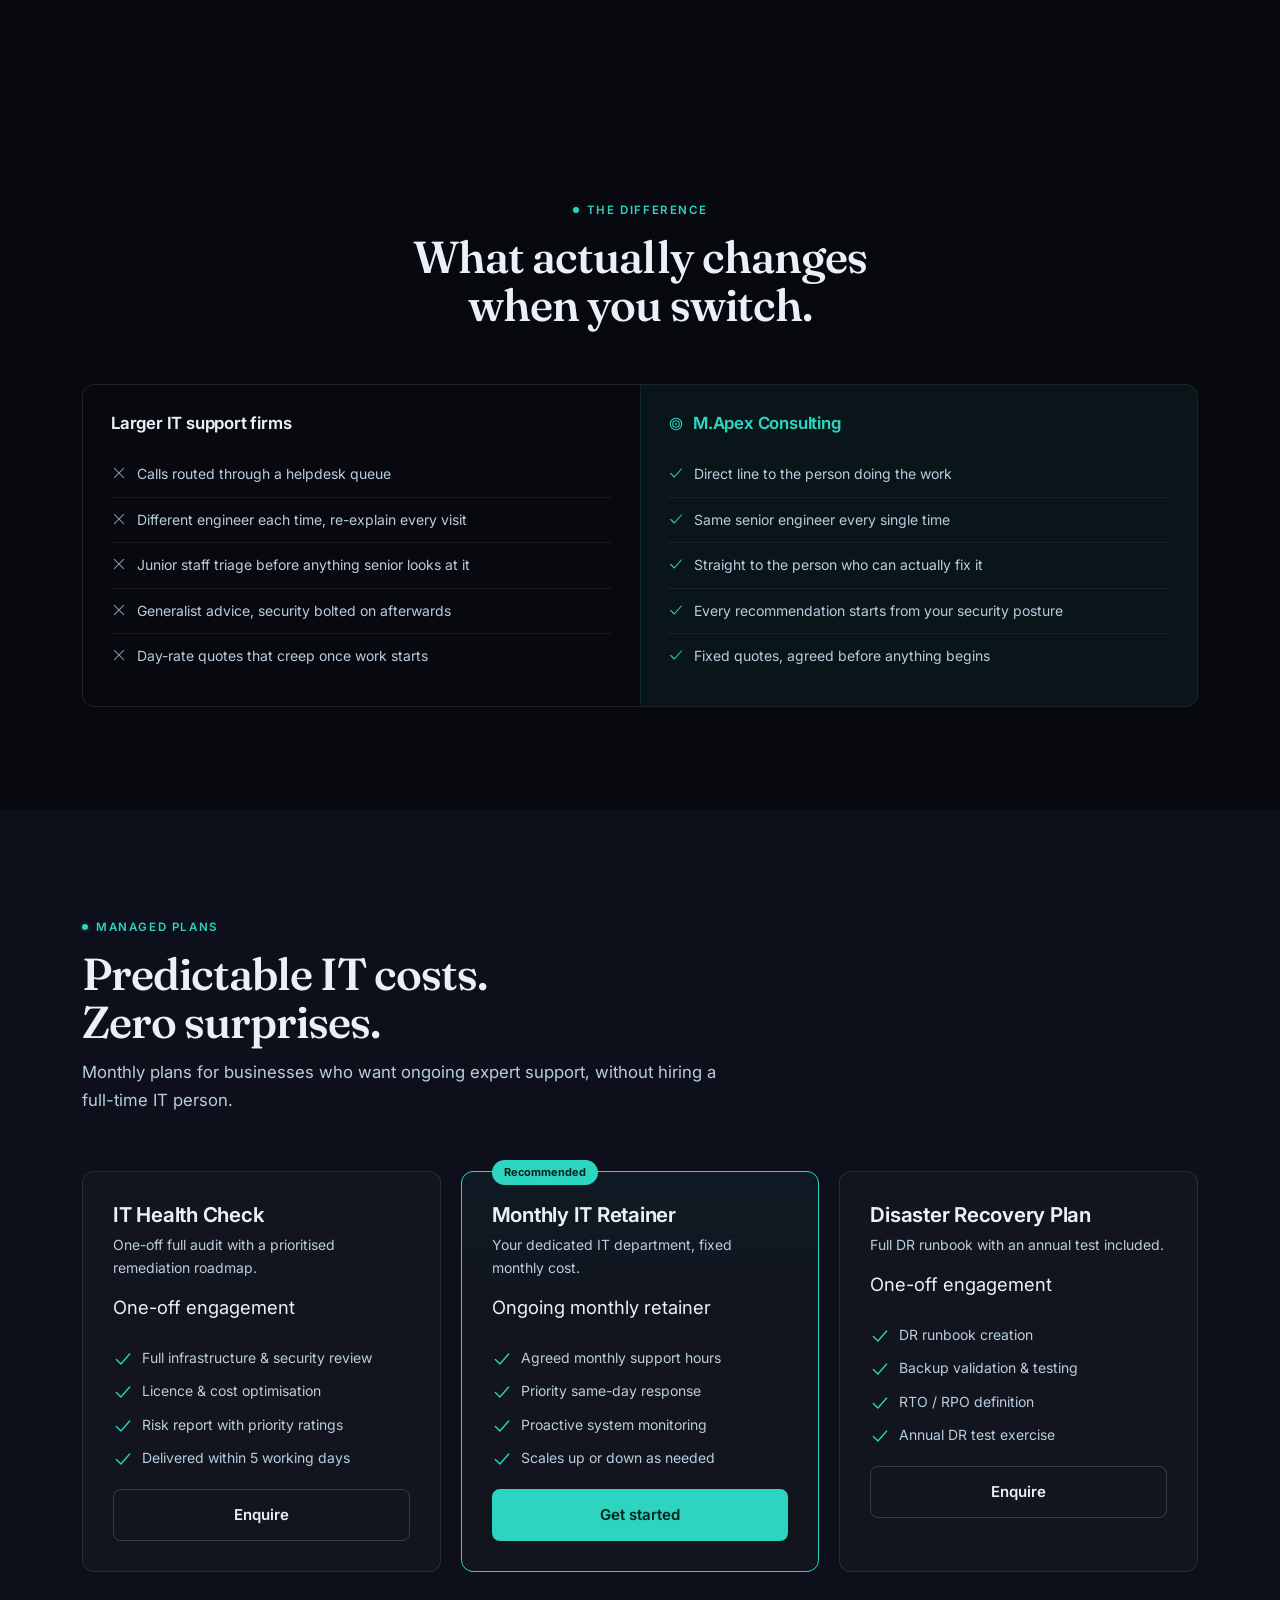
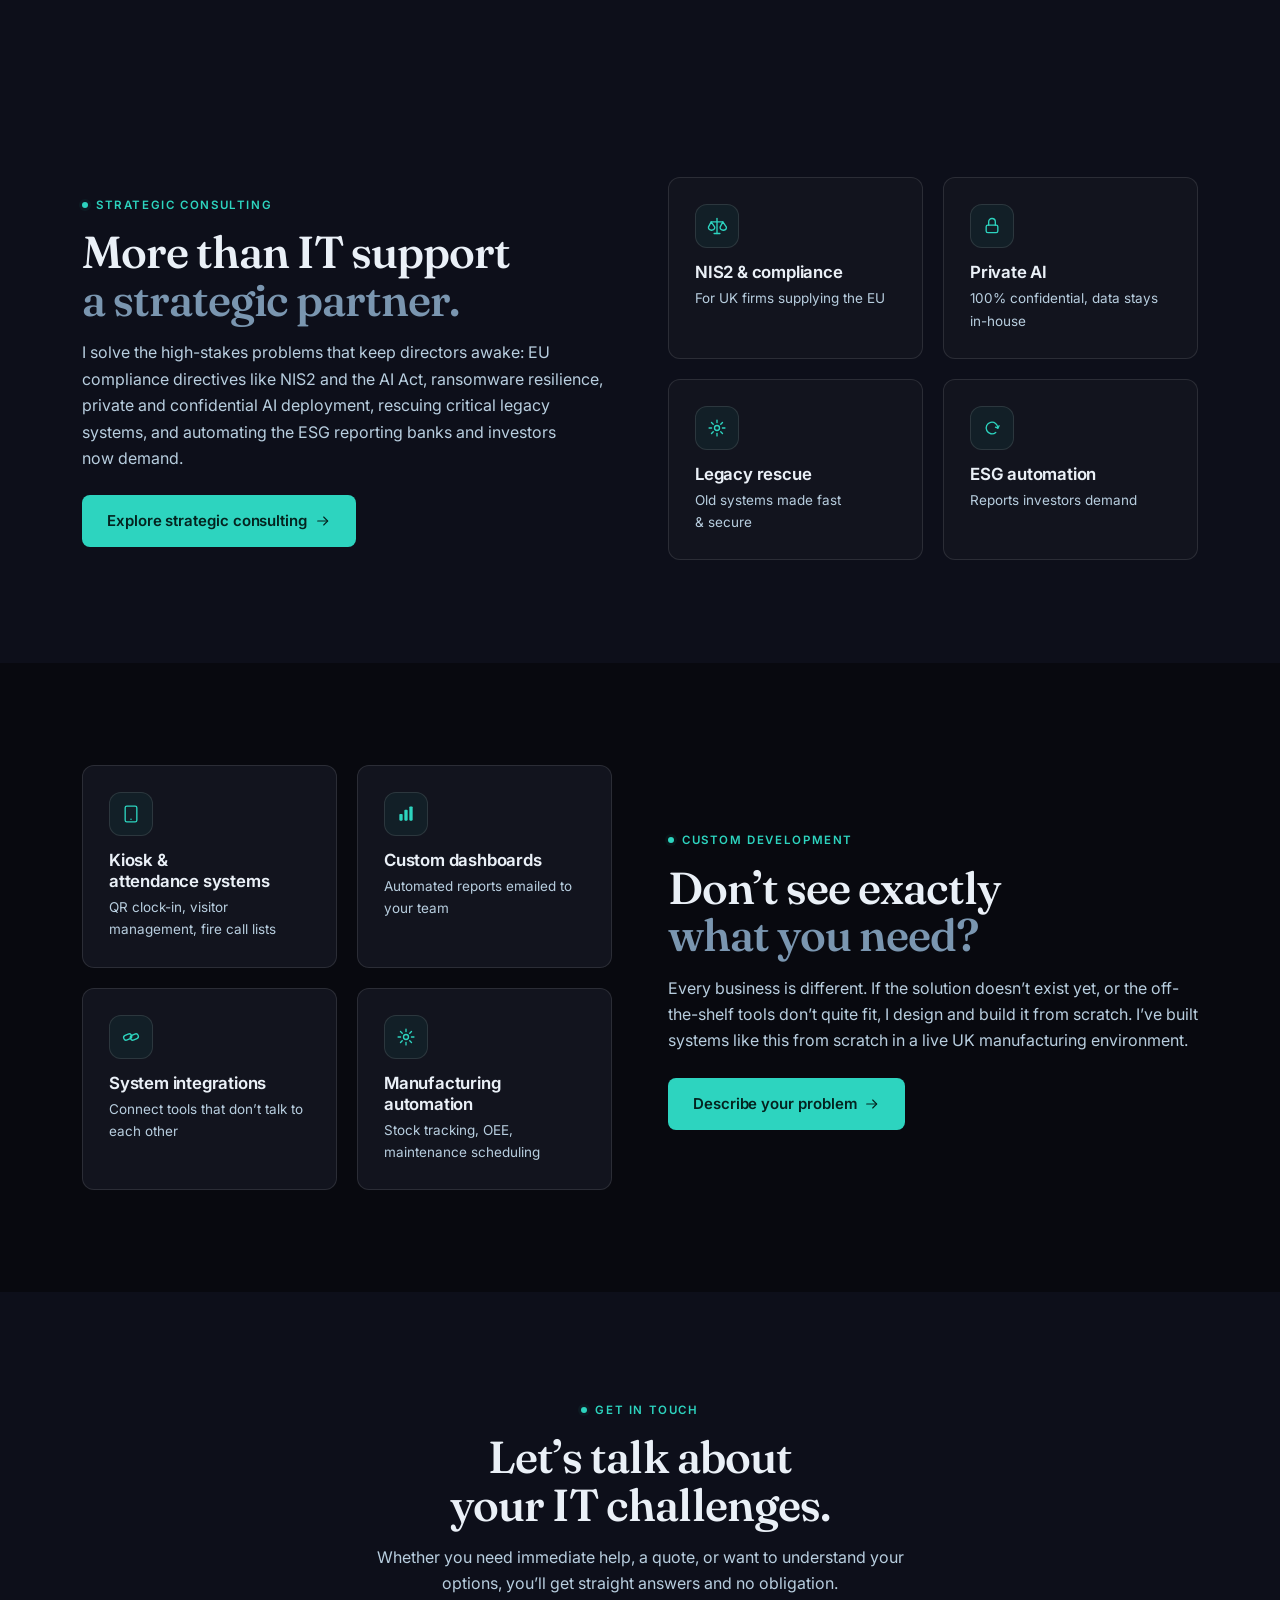
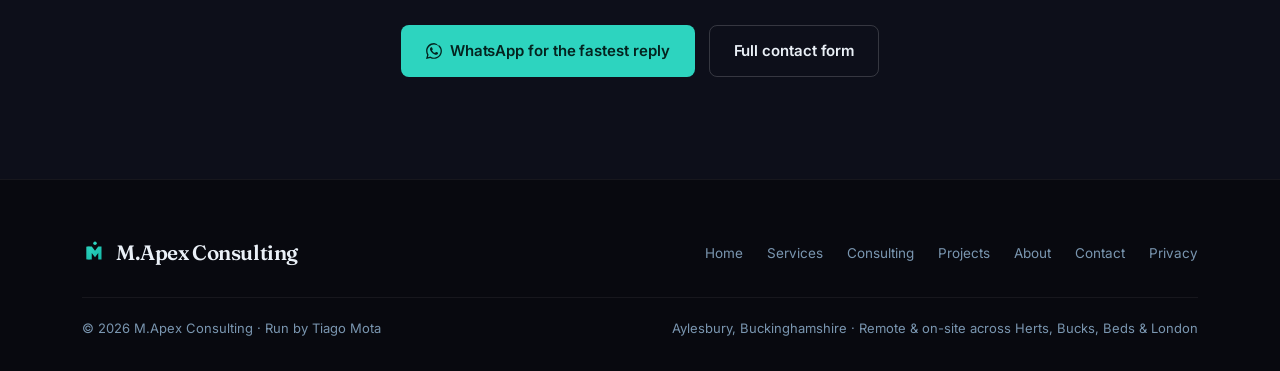
==== commit d8c6f77f: "Merge branch 'hero-refresh'" ====
--- a/index.html
+++ b/index.html
@@ -530,6 +530,7 @@
     <li><a href="index.html" class="active">Home</a></li>
     <li><a href="services.html">Services</a></li>
     <li><a href="consulting.html">Consulting</a></li>
+    <li><a href="projects.html">Projects</a></li>
     <li><a href="about.html">About</a></li>
     <li><a href="contact.html">Contact</a></li>
     </ul>
@@ -846,7 +847,7 @@
 <polygon points="45,30 60,50 75,30 90,30 90,90 75,90 75,60 60,80 45,60 45,90 30,90 30,30" fill="url(#grad-foot)"/>
 <circle cx="60" cy="15" r="8" fill="#2DD4BF"/>
 </svg>M.Apex Consulting</a>
-      <ul class="footer-links"><li><a href="index.html">Home</a></li><li><a href="services.html">Services</a></li><li><a href="consulting.html">Consulting</a></li><li><a href="about.html">About</a></li><li><a href="contact.html">Contact</a></li><li><a href="privacy.html">Privacy</a></li></ul>
+      <ul class="footer-links"><li><a href="index.html">Home</a></li><li><a href="services.html">Services</a></li><li><a href="consulting.html">Consulting</a></li><li><a href="projects.html">Projects</a></li><li><a href="about.html">About</a></li><li><a href="contact.html">Contact</a></li><li><a href="privacy.html">Privacy</a></li></ul>
     </div>
     <div class="footer-bottom">
       <span>&copy; 2026 M.Apex Consulting &middot; Run by Tiago Mota</span>
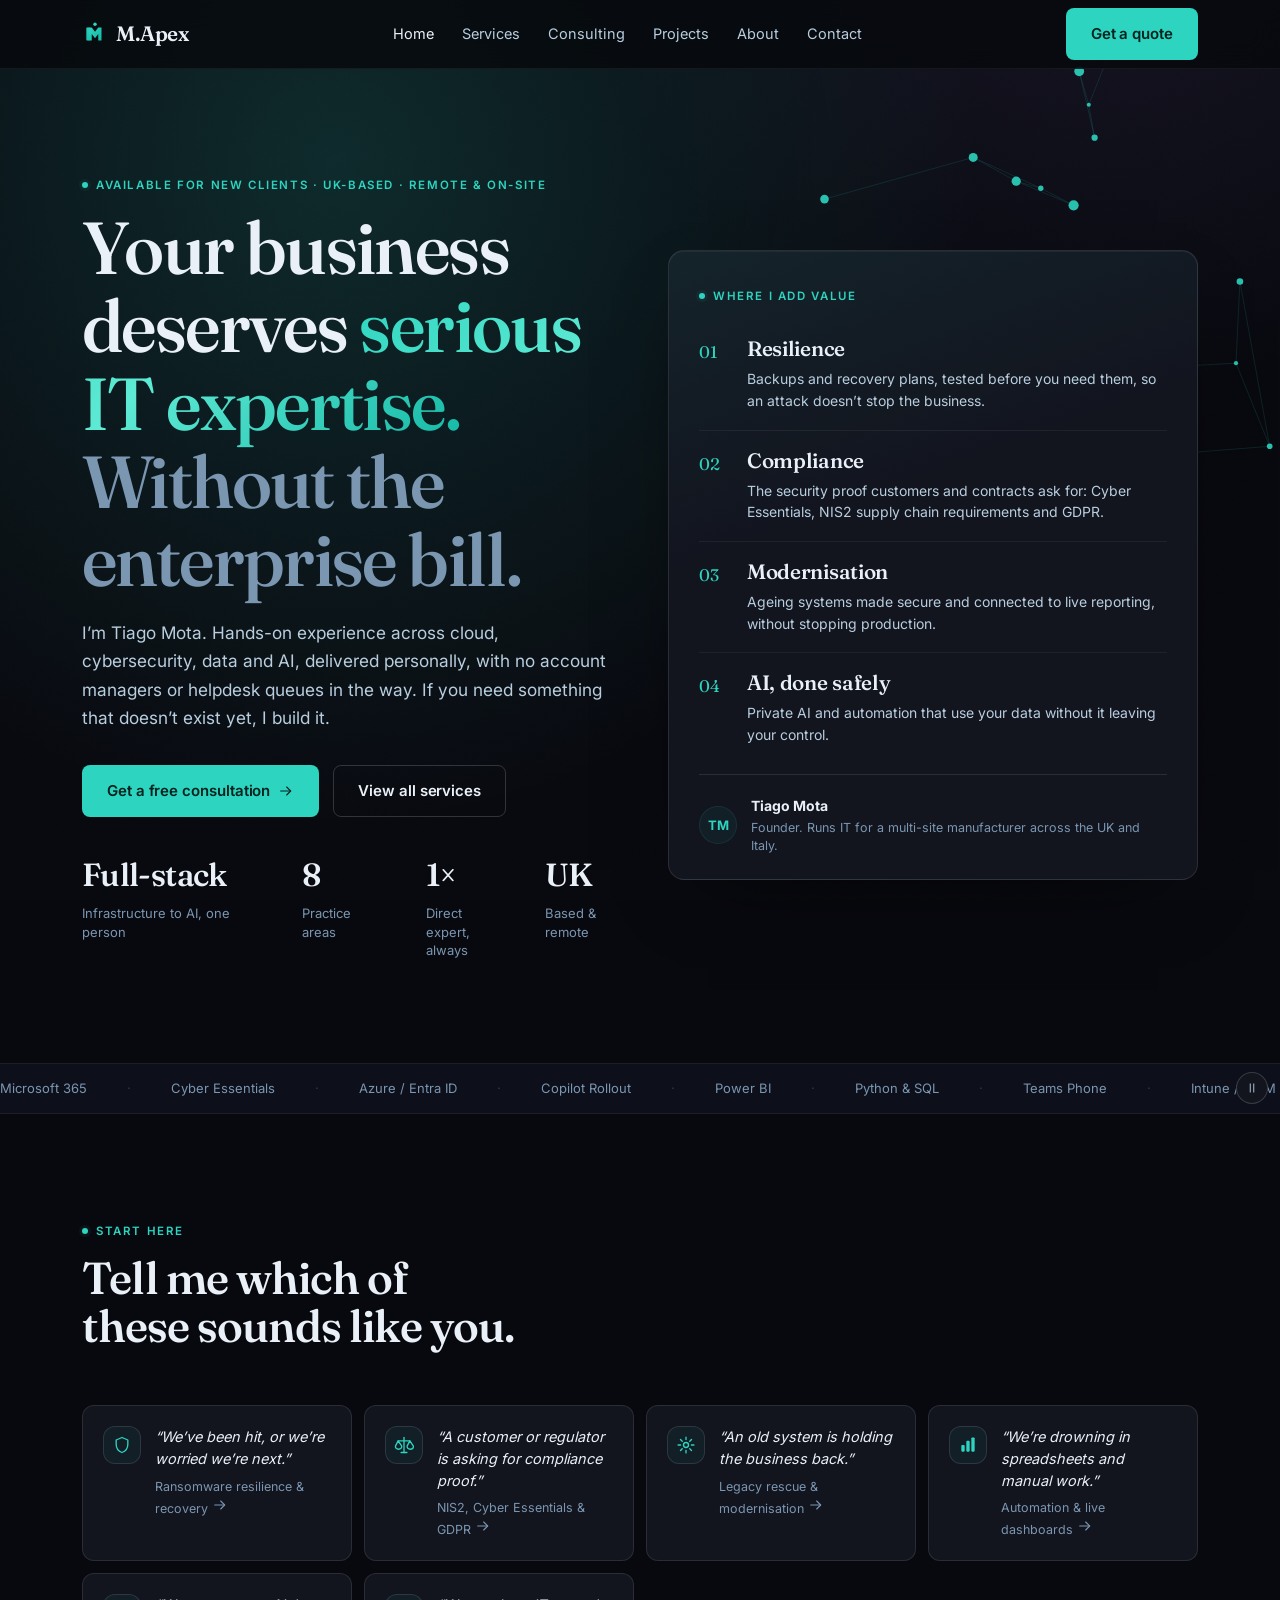
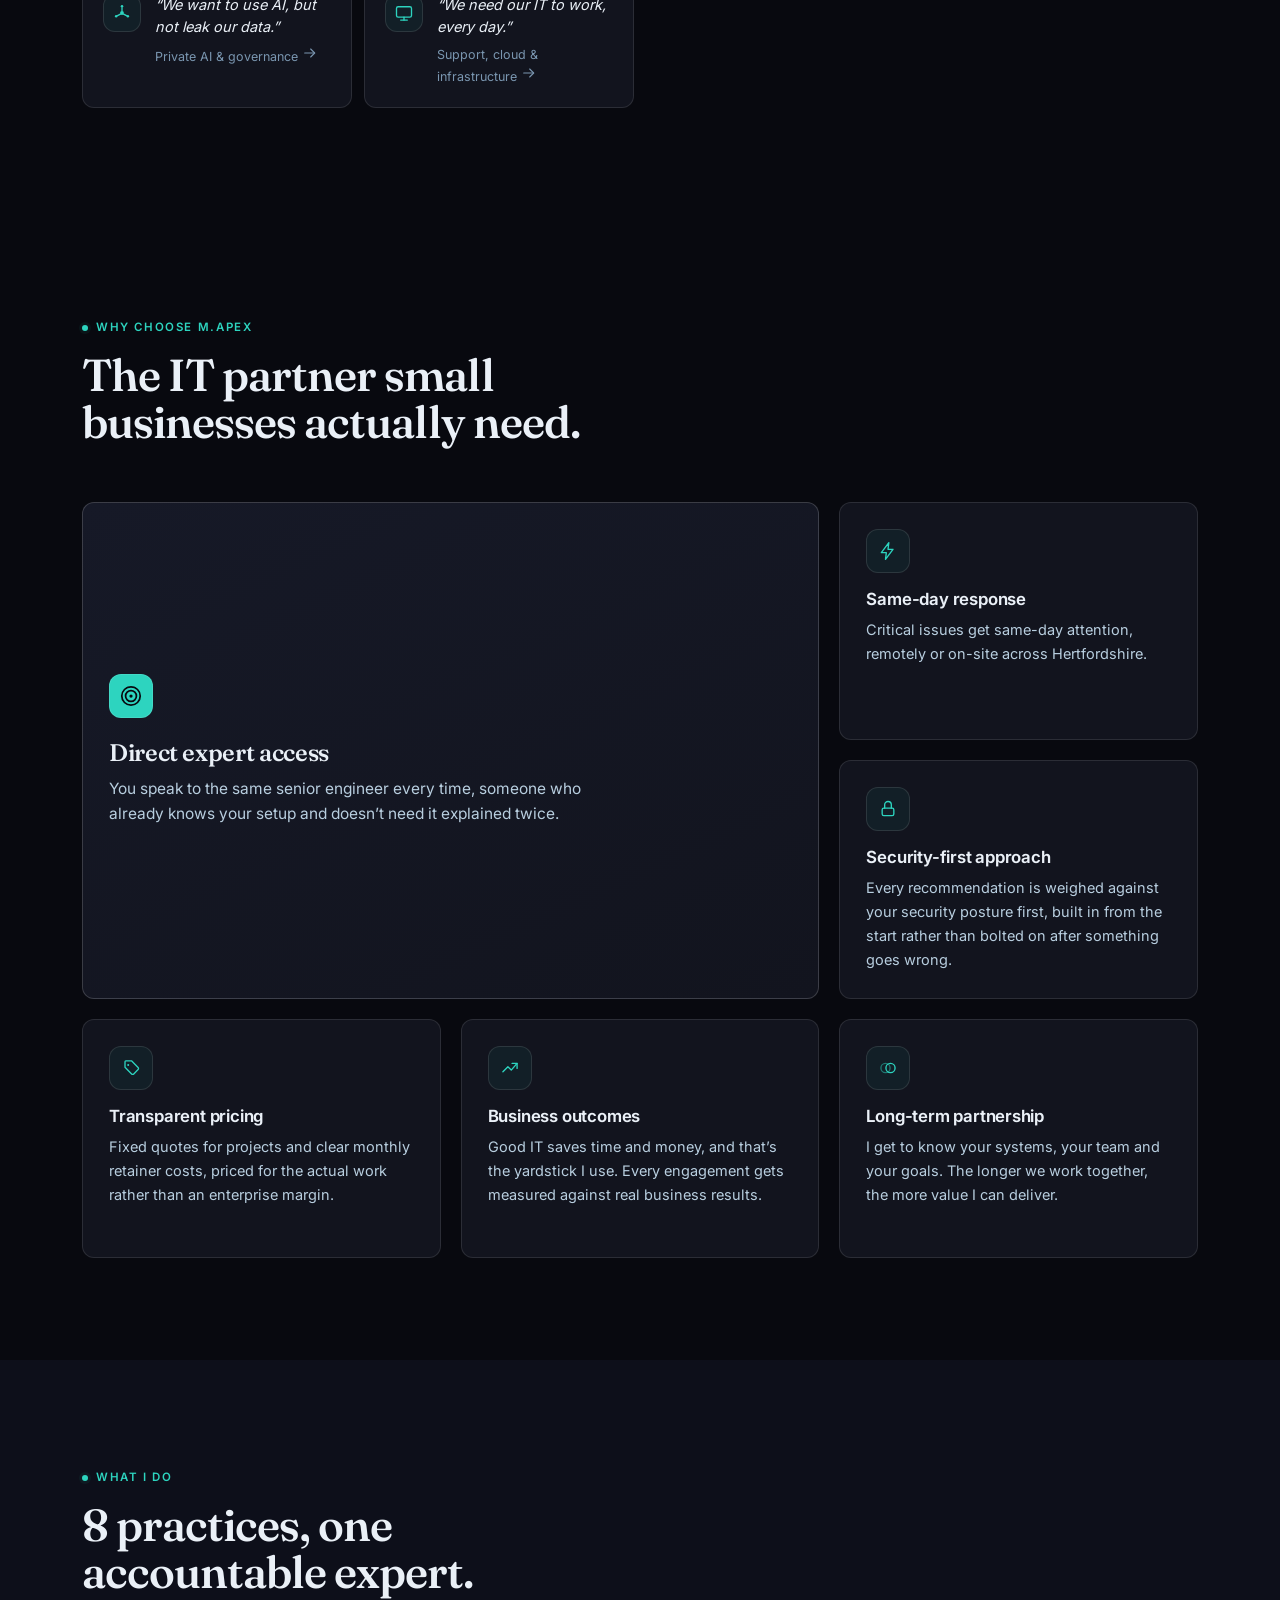
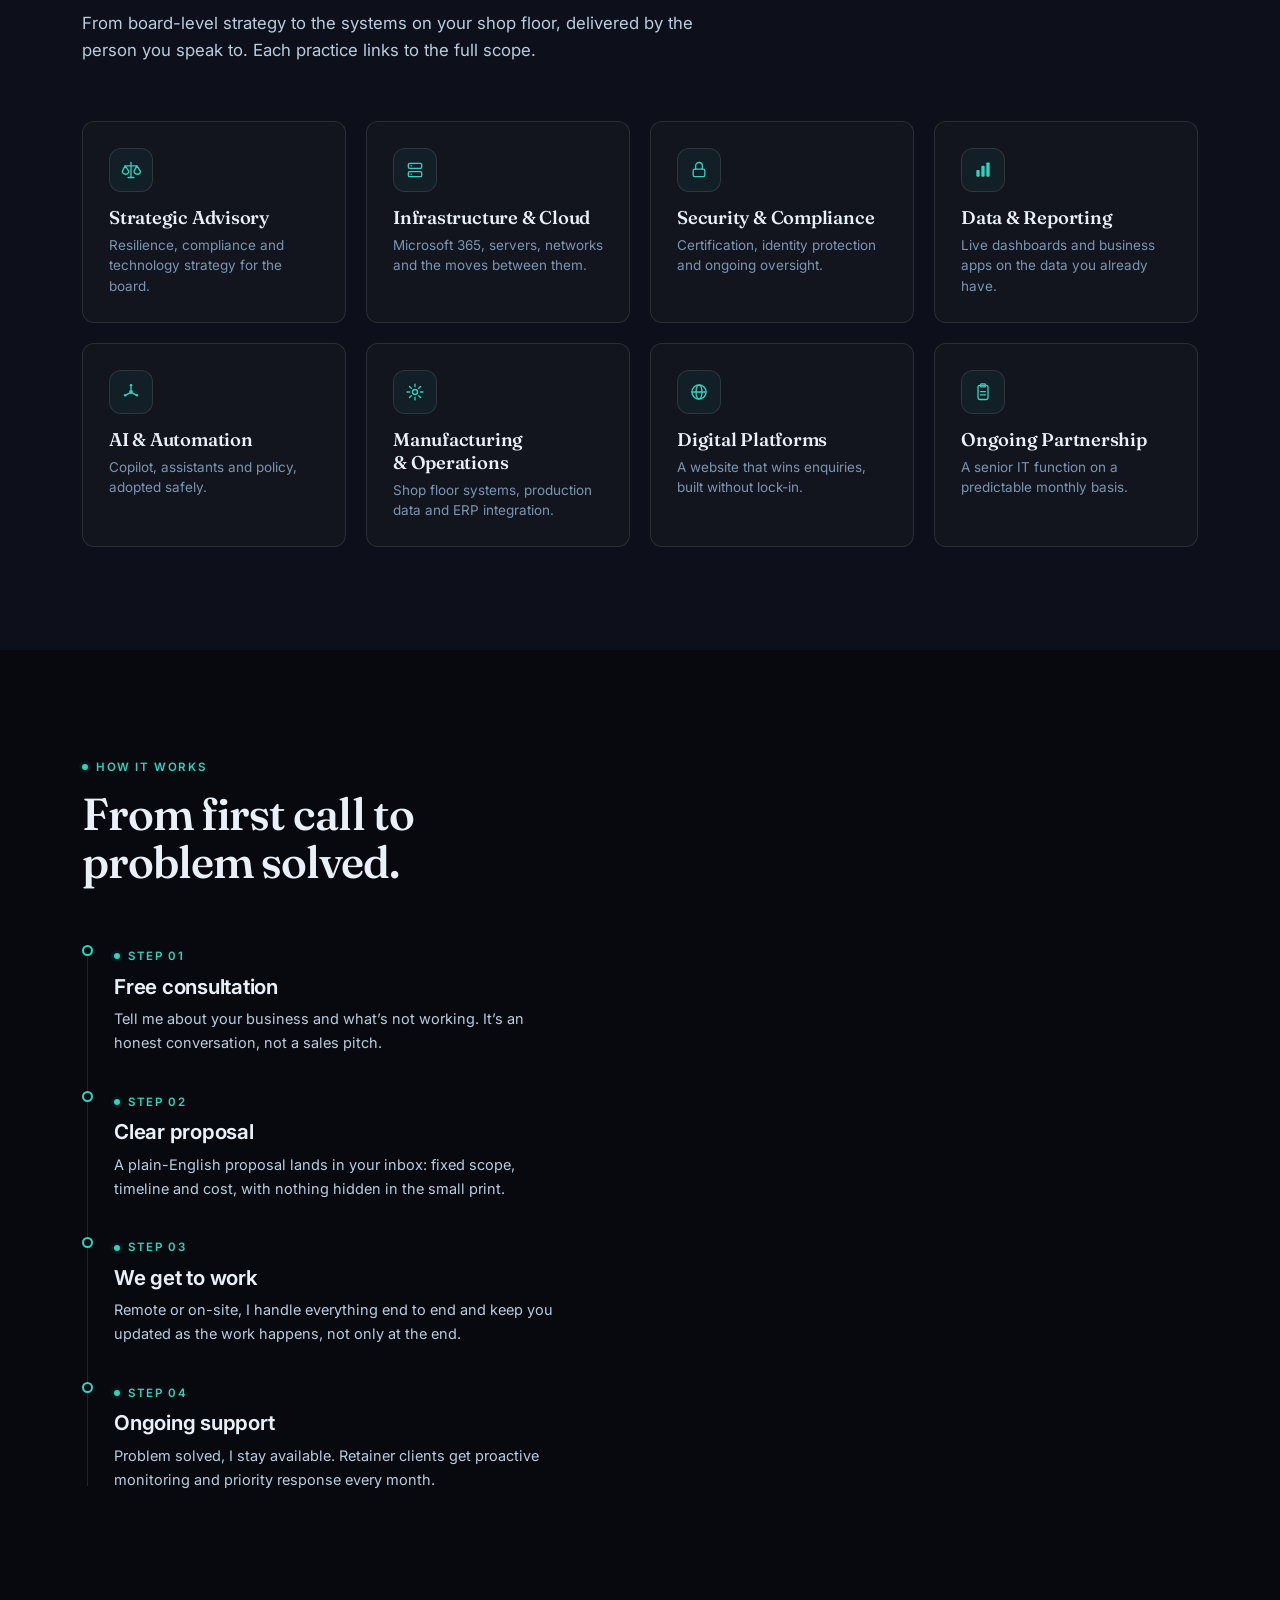
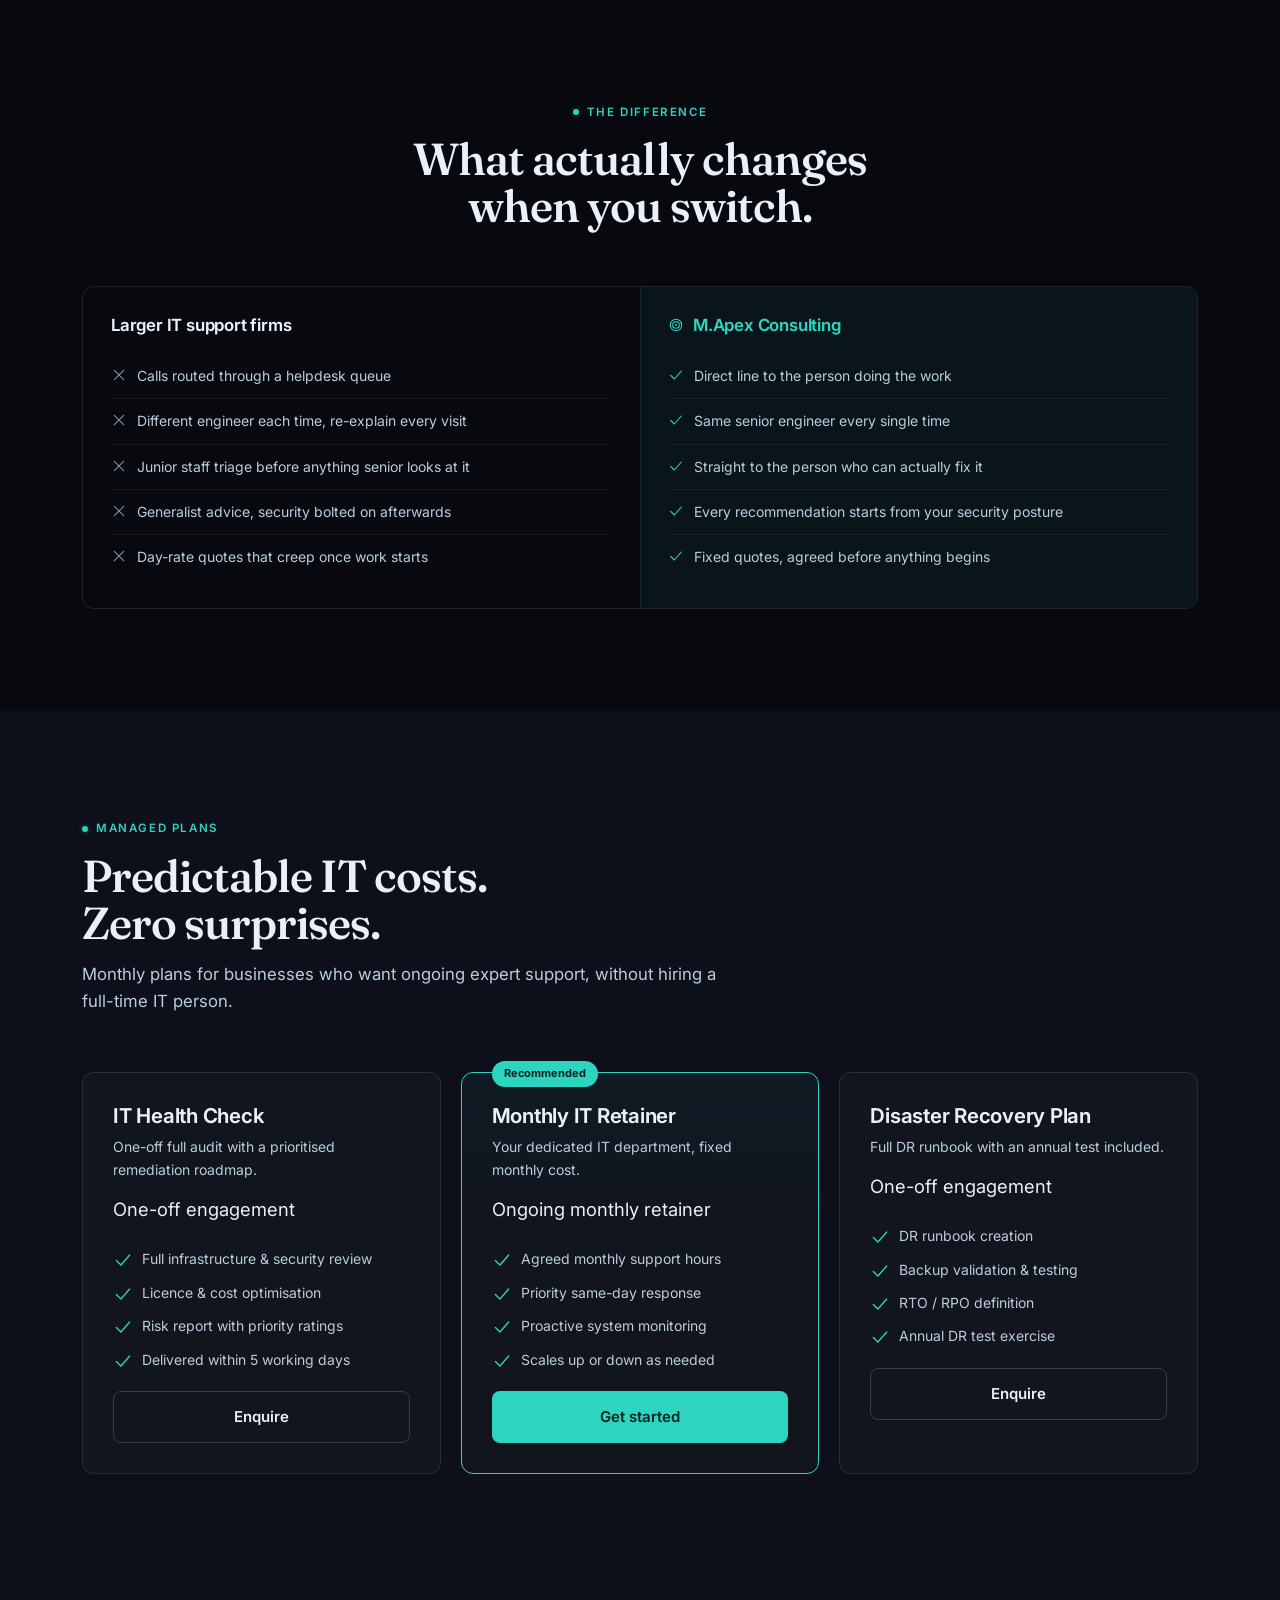
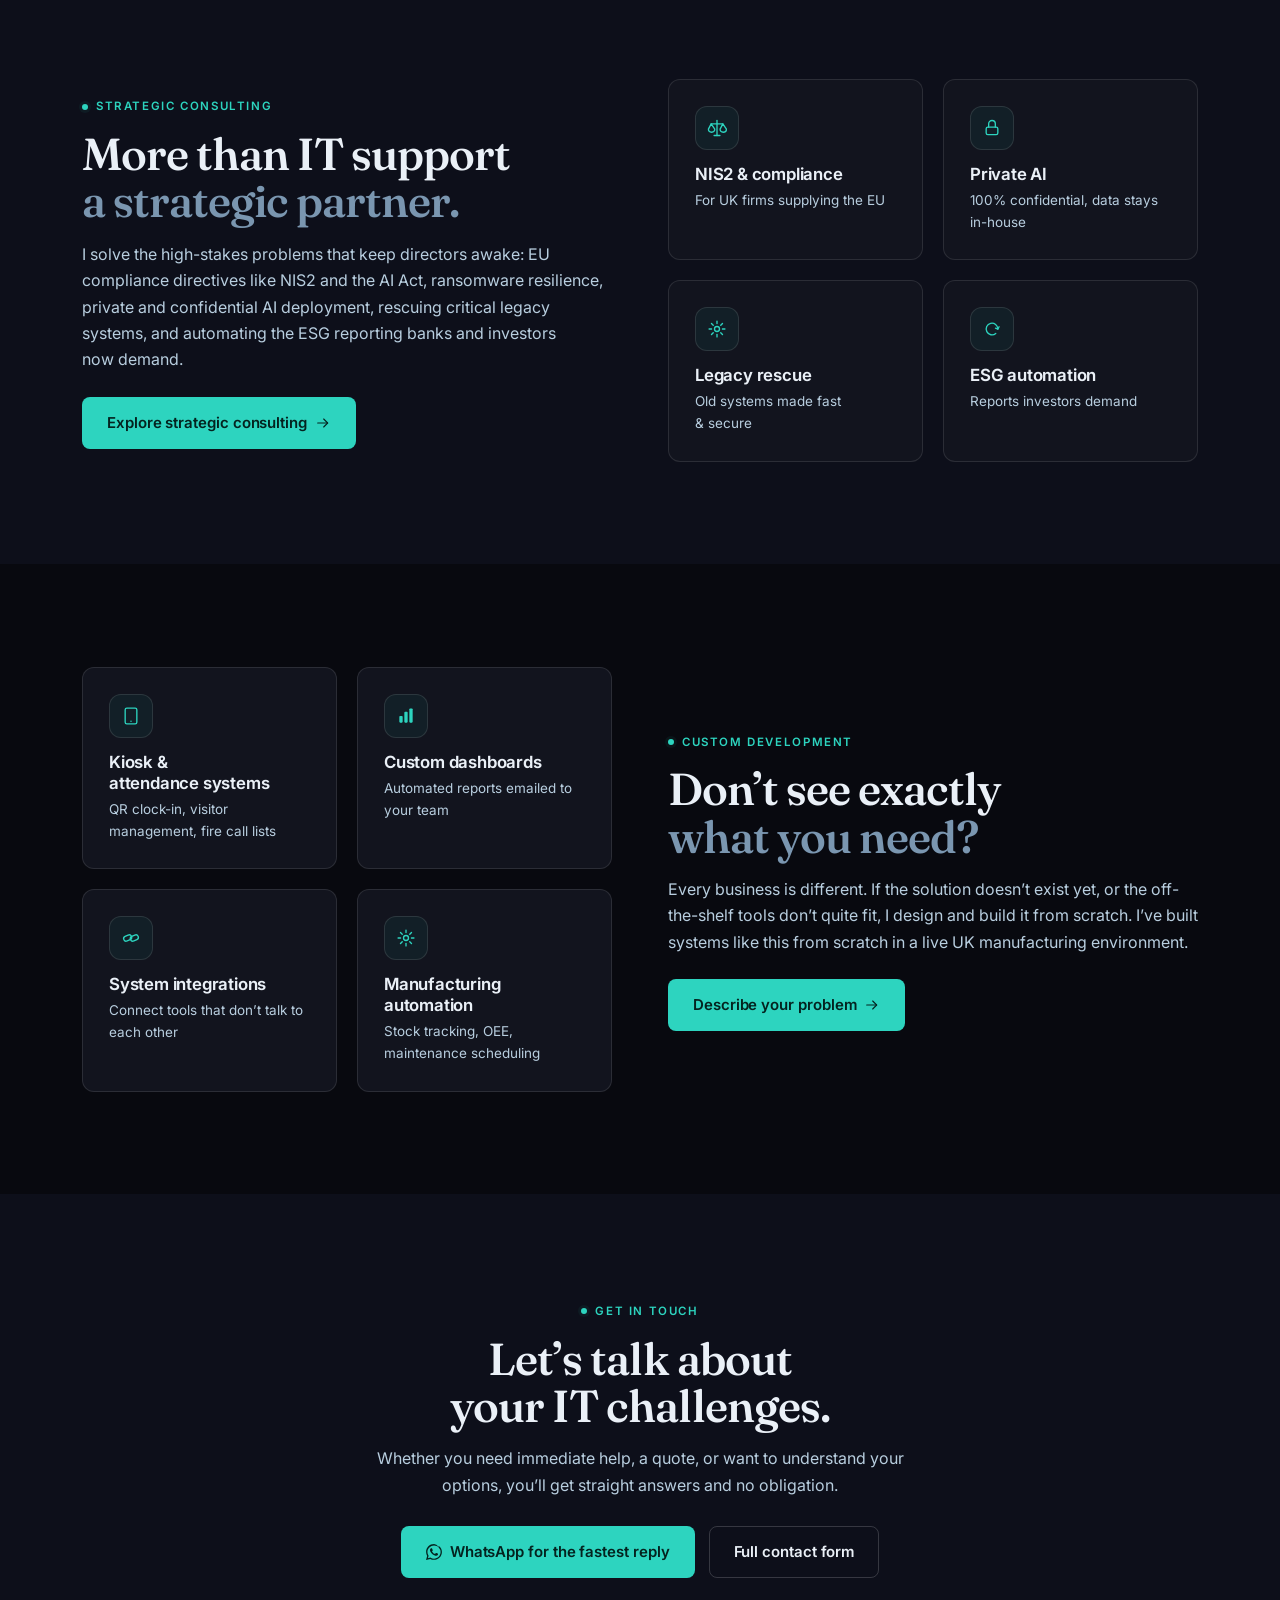
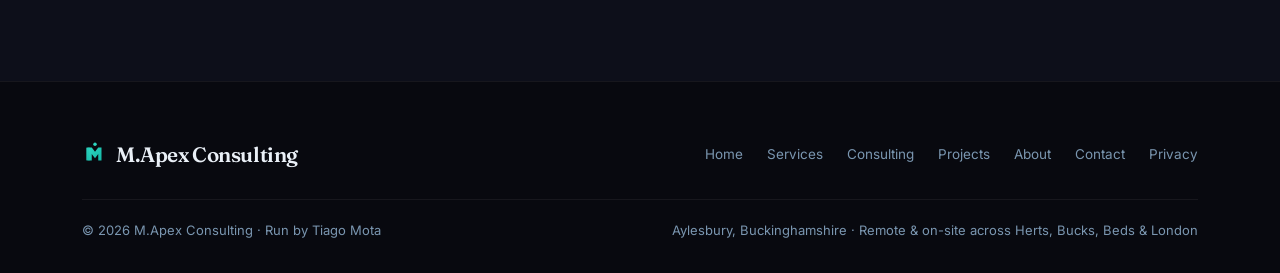
==== commit 7b581506: "Rewrite service catalogue in senior, outcome-led language Cut commodity tasks (social media, reviews" ====
--- a/index.html
+++ b/index.html
@@ -469,11 +469,14 @@
     "addressCountry": "GB"
   },
   "makesOffer": [
-    {"@type": "Offer", "itemOffered": {"@type": "Service", "name": "IT Support & Infrastructure"}},
-    {"@type": "Offer", "itemOffered": {"@type": "Service", "name": "Cybersecurity"}},
-    {"@type": "Offer", "itemOffered": {"@type": "Service", "name": "Data & Automation"}},
-    {"@type": "Offer", "itemOffered": {"@type": "Service", "name": "AI Services"}},
-    {"@type": "Offer", "itemOffered": {"@type": "Service", "name": "Strategic IT Consulting"}}
+    {"@type": "Offer", "itemOffered": {"@type": "Service", "name": "Strategic Advisory"}},
+    {"@type": "Offer", "itemOffered": {"@type": "Service", "name": "Infrastructure & Cloud"}},
+    {"@type": "Offer", "itemOffered": {"@type": "Service", "name": "Security & Compliance"}},
+    {"@type": "Offer", "itemOffered": {"@type": "Service", "name": "Data & Reporting"}},
+    {"@type": "Offer", "itemOffered": {"@type": "Service", "name": "AI & Automation"}},
+    {"@type": "Offer", "itemOffered": {"@type": "Service", "name": "Manufacturing & Operations"}},
+    {"@type": "Offer", "itemOffered": {"@type": "Service", "name": "Digital Platforms"}},
+    {"@type": "Offer", "itemOffered": {"@type": "Service", "name": "Ongoing Partnership"}}
   ]
 }
 </script>
@@ -565,7 +568,7 @@
         </div>
         <div class="stats">
           <div class="stat"><b style="font-size:1.55rem;white-space:nowrap">Full-stack</b><span>Infrastructure to AI, one person</span></div>
-          <div class="stat"><b>77+</b><span>Services offered</span></div>
+          <div class="stat"><b>8</b><span>Practice areas</span></div>
           <div class="stat"><b>1&times;</b><span>Direct expert, always</span></div>
           <div class="stat"><b>UK</b><span>Based &amp; remote</span></div>
         </div>
@@ -653,44 +656,40 @@
   <div class="wrap">
     <div class="sec-head">
       <div class="eyebrow">What I do</div>
-      <h2>77+ services across 9 specialisms.</h2>
-      <p>Everything your business needs from a single trusted partner. Each category links through to the full breakdown and how it’s scoped.</p>
-    </div>
-    <div class="grid g-3"><a href="consulting.html" class="card card-hover" style="text-decoration:none;display:flex;flex-direction:column;gap:14px">
+      <h2>8 practices, one accountable expert.</h2>
+      <p>From board-level strategy to the systems on your shop floor, delivered by the person you speak to. Each practice links to the full scope.</p>
+    </div>
+    <div class="grid g-4"><a href="consulting.html" class="card card-hover" style="text-decoration:none;display:flex;flex-direction:column;gap:14px">
       <div class="icon-tile"><svg class="i" aria-hidden="true" focusable="false"><use href="#i-scale" xlink:href="#i-scale"/></svg></div>
-      <div><h3 class="h4" style="font-family:var(--fh);font-size:1rem;color:var(--text);margin-bottom:4px">Strategic Consulting</h3><span class="muted" style="font-size:13px">12 services</span></div>
+      <div><h3 class="h4" style="font-family:var(--fd);font-weight:560;font-size:1.15rem;color:var(--text);margin-bottom:6px">Strategic Advisory</h3><span class="muted" style="font-size:13.5px;line-height:1.5;display:block">Resilience, compliance and technology strategy for the board.</span></div>
     </a>
     <a href="services.html#it-support" class="card card-hover" style="text-decoration:none;display:flex;flex-direction:column;gap:14px">
-      <div class="icon-tile"><svg class="i" aria-hidden="true" focusable="false"><use href="#i-monitor" xlink:href="#i-monitor"/></svg></div>
-      <div><h3 class="h4" style="font-family:var(--fh);font-size:1rem;color:var(--text);margin-bottom:4px">IT Support & Infra</h3><span class="muted" style="font-size:13px">13 services</span></div>
+      <div class="icon-tile"><svg class="i" aria-hidden="true" focusable="false"><use href="#i-server" xlink:href="#i-server"/></svg></div>
+      <div><h3 class="h4" style="font-family:var(--fd);font-weight:560;font-size:1.15rem;color:var(--text);margin-bottom:6px">Infrastructure & Cloud</h3><span class="muted" style="font-size:13.5px;line-height:1.5;display:block">Microsoft 365, servers, networks and the moves between them.</span></div>
     </a>
     <a href="services.html#security" class="card card-hover" style="text-decoration:none;display:flex;flex-direction:column;gap:14px">
       <div class="icon-tile"><svg class="i" aria-hidden="true" focusable="false"><use href="#i-lock" xlink:href="#i-lock"/></svg></div>
-      <div><h3 class="h4" style="font-family:var(--fh);font-size:1rem;color:var(--text);margin-bottom:4px">Cybersecurity</h3><span class="muted" style="font-size:13px">11 services</span></div>
+      <div><h3 class="h4" style="font-family:var(--fd);font-weight:560;font-size:1.15rem;color:var(--text);margin-bottom:6px">Security & Compliance</h3><span class="muted" style="font-size:13.5px;line-height:1.5;display:block">Certification, identity protection and ongoing oversight.</span></div>
     </a>
     <a href="services.html#data" class="card card-hover" style="text-decoration:none;display:flex;flex-direction:column;gap:14px">
       <div class="icon-tile"><svg class="i" aria-hidden="true" focusable="false"><use href="#i-bars" xlink:href="#i-bars"/></svg></div>
-      <div><h3 class="h4" style="font-family:var(--fh);font-size:1rem;color:var(--text);margin-bottom:4px">Data & Automation</h3><span class="muted" style="font-size:13px">11 services</span></div>
+      <div><h3 class="h4" style="font-family:var(--fd);font-weight:560;font-size:1.15rem;color:var(--text);margin-bottom:6px">Data & Reporting</h3><span class="muted" style="font-size:13.5px;line-height:1.5;display:block">Live dashboards and business apps on the data you already have.</span></div>
     </a>
     <a href="services.html#ai" class="card card-hover" style="text-decoration:none;display:flex;flex-direction:column;gap:14px">
       <div class="icon-tile"><svg class="i" aria-hidden="true" focusable="false"><use href="#i-node" xlink:href="#i-node"/></svg></div>
-      <div><h3 class="h4" style="font-family:var(--fh);font-size:1rem;color:var(--text);margin-bottom:4px">AI Services</h3><span class="muted" style="font-size:13px">7 services</span></div>
+      <div><h3 class="h4" style="font-family:var(--fd);font-weight:560;font-size:1.15rem;color:var(--text);margin-bottom:6px">AI & Automation</h3><span class="muted" style="font-size:13.5px;line-height:1.5;display:block">Copilot, assistants and policy, adopted safely.</span></div>
+    </a>
+    <a href="services.html#automation" class="card card-hover" style="text-decoration:none;display:flex;flex-direction:column;gap:14px">
+      <div class="icon-tile"><svg class="i" aria-hidden="true" focusable="false"><use href="#i-gear" xlink:href="#i-gear"/></svg></div>
+      <div><h3 class="h4" style="font-family:var(--fd);font-weight:560;font-size:1.15rem;color:var(--text);margin-bottom:6px">Manufacturing & Operations</h3><span class="muted" style="font-size:13.5px;line-height:1.5;display:block">Shop floor systems, production data and ERP integration.</span></div>
     </a>
     <a href="services.html#web" class="card card-hover" style="text-decoration:none;display:flex;flex-direction:column;gap:14px">
       <div class="icon-tile"><svg class="i" aria-hidden="true" focusable="false"><use href="#i-globe" xlink:href="#i-globe"/></svg></div>
-      <div><h3 class="h4" style="font-family:var(--fh);font-size:1rem;color:var(--text);margin-bottom:4px">Web & Digital</h3><span class="muted" style="font-size:13px">8 services</span></div>
-    </a>
-    <a href="services.html#marketing" class="card card-hover" style="text-decoration:none;display:flex;flex-direction:column;gap:14px">
-      <div class="icon-tile"><svg class="i" aria-hidden="true" focusable="false"><use href="#i-broadcast" xlink:href="#i-broadcast"/></svg></div>
-      <div><h3 class="h4" style="font-family:var(--fh);font-size:1rem;color:var(--text);margin-bottom:4px">Digital Marketing</h3><span class="muted" style="font-size:13px">5 services</span></div>
-    </a>
-    <a href="services.html#automation" class="card card-hover" style="text-decoration:none;display:flex;flex-direction:column;gap:14px">
-      <div class="icon-tile"><svg class="i" aria-hidden="true" focusable="false"><use href="#i-gear" xlink:href="#i-gear"/></svg></div>
-      <div><h3 class="h4" style="font-family:var(--fh);font-size:1rem;color:var(--text);margin-bottom:4px">Automation & Mfg</h3><span class="muted" style="font-size:13px">8 services</span></div>
+      <div><h3 class="h4" style="font-family:var(--fd);font-weight:560;font-size:1.15rem;color:var(--text);margin-bottom:6px">Digital Platforms</h3><span class="muted" style="font-size:13.5px;line-height:1.5;display:block">A website that wins enquiries, built without lock-in.</span></div>
     </a>
     <a href="services.html#managed" class="card card-hover" style="text-decoration:none;display:flex;flex-direction:column;gap:14px">
       <div class="icon-tile"><svg class="i" aria-hidden="true" focusable="false"><use href="#i-clipboard" xlink:href="#i-clipboard"/></svg></div>
-      <div><h3 class="h4" style="font-family:var(--fh);font-size:1rem;color:var(--text);margin-bottom:4px">Managed Plans</h3><span class="muted" style="font-size:13px">6 plans</span></div>
+      <div><h3 class="h4" style="font-family:var(--fd);font-weight:560;font-size:1.15rem;color:var(--text);margin-bottom:6px">Ongoing Partnership</h3><span class="muted" style="font-size:13.5px;line-height:1.5;display:block">A senior IT function on a predictable monthly basis.</span></div>
     </a>
     </div>
   </div>
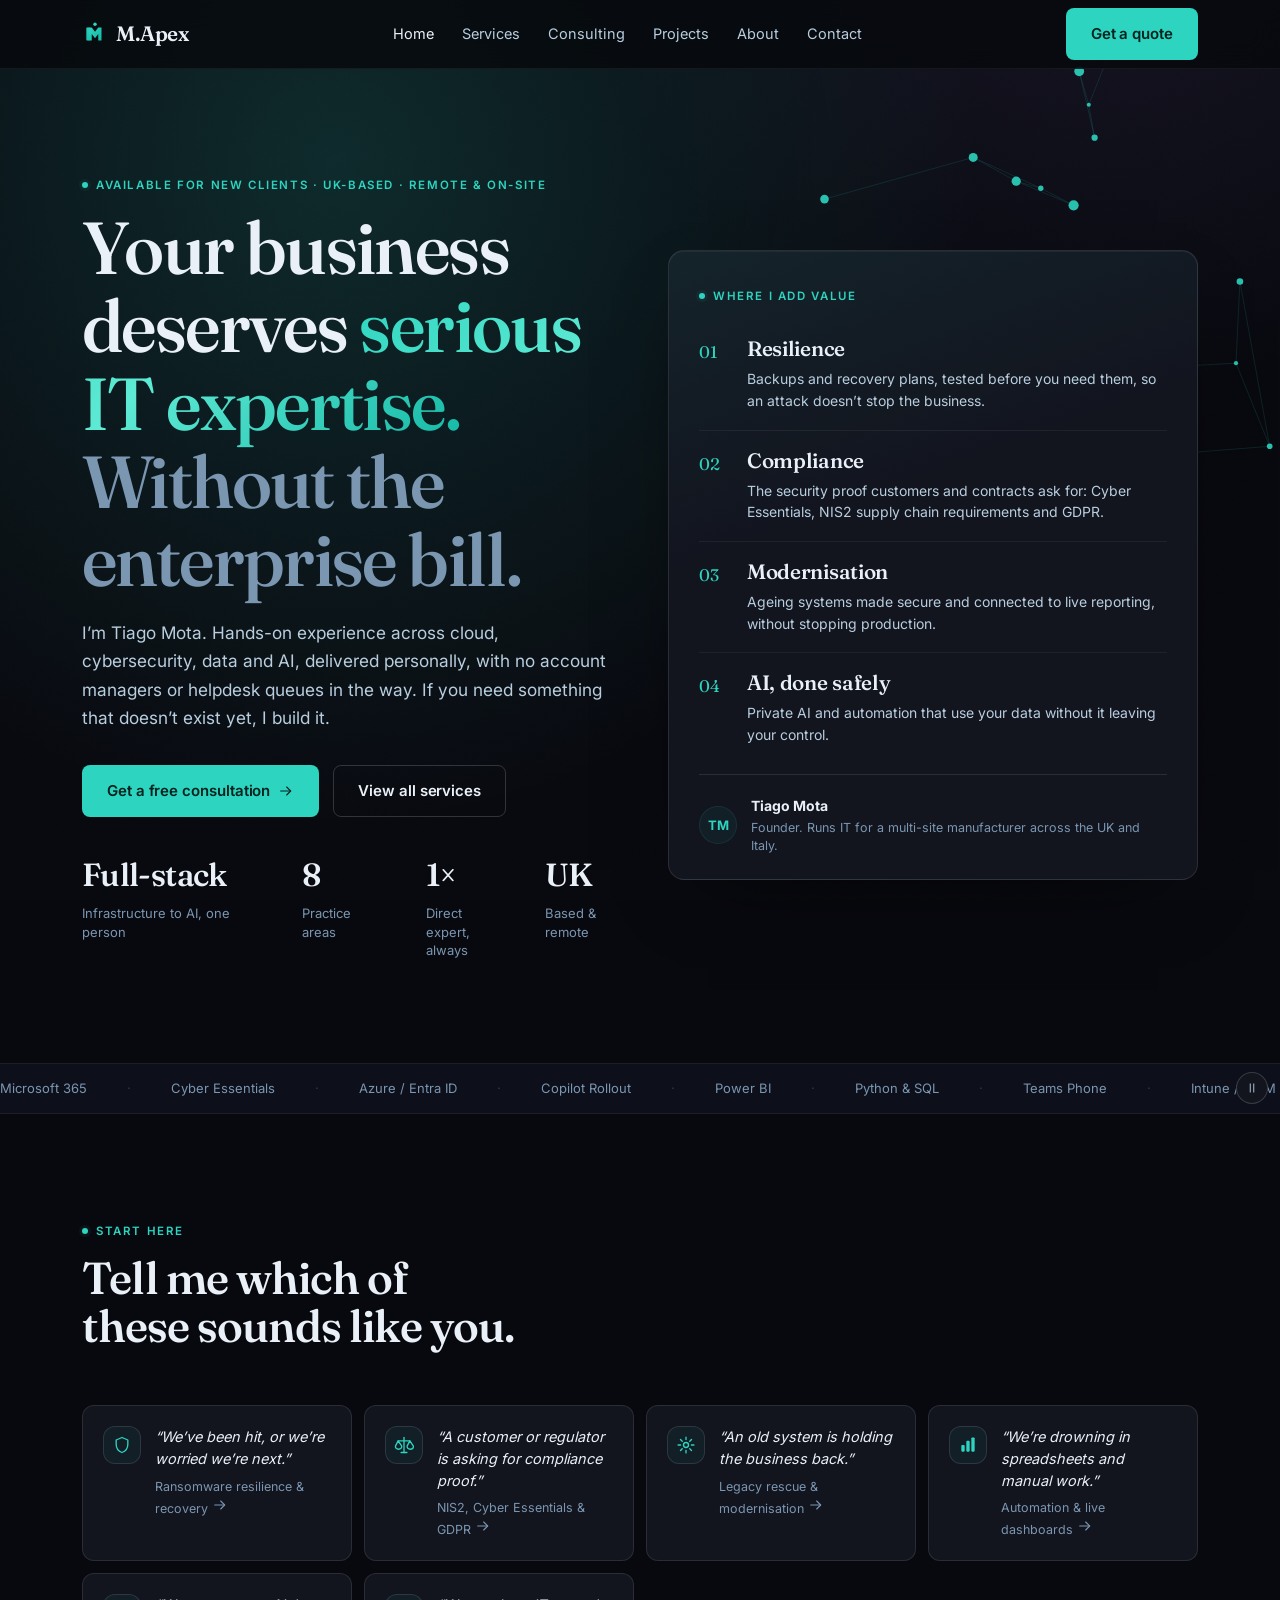
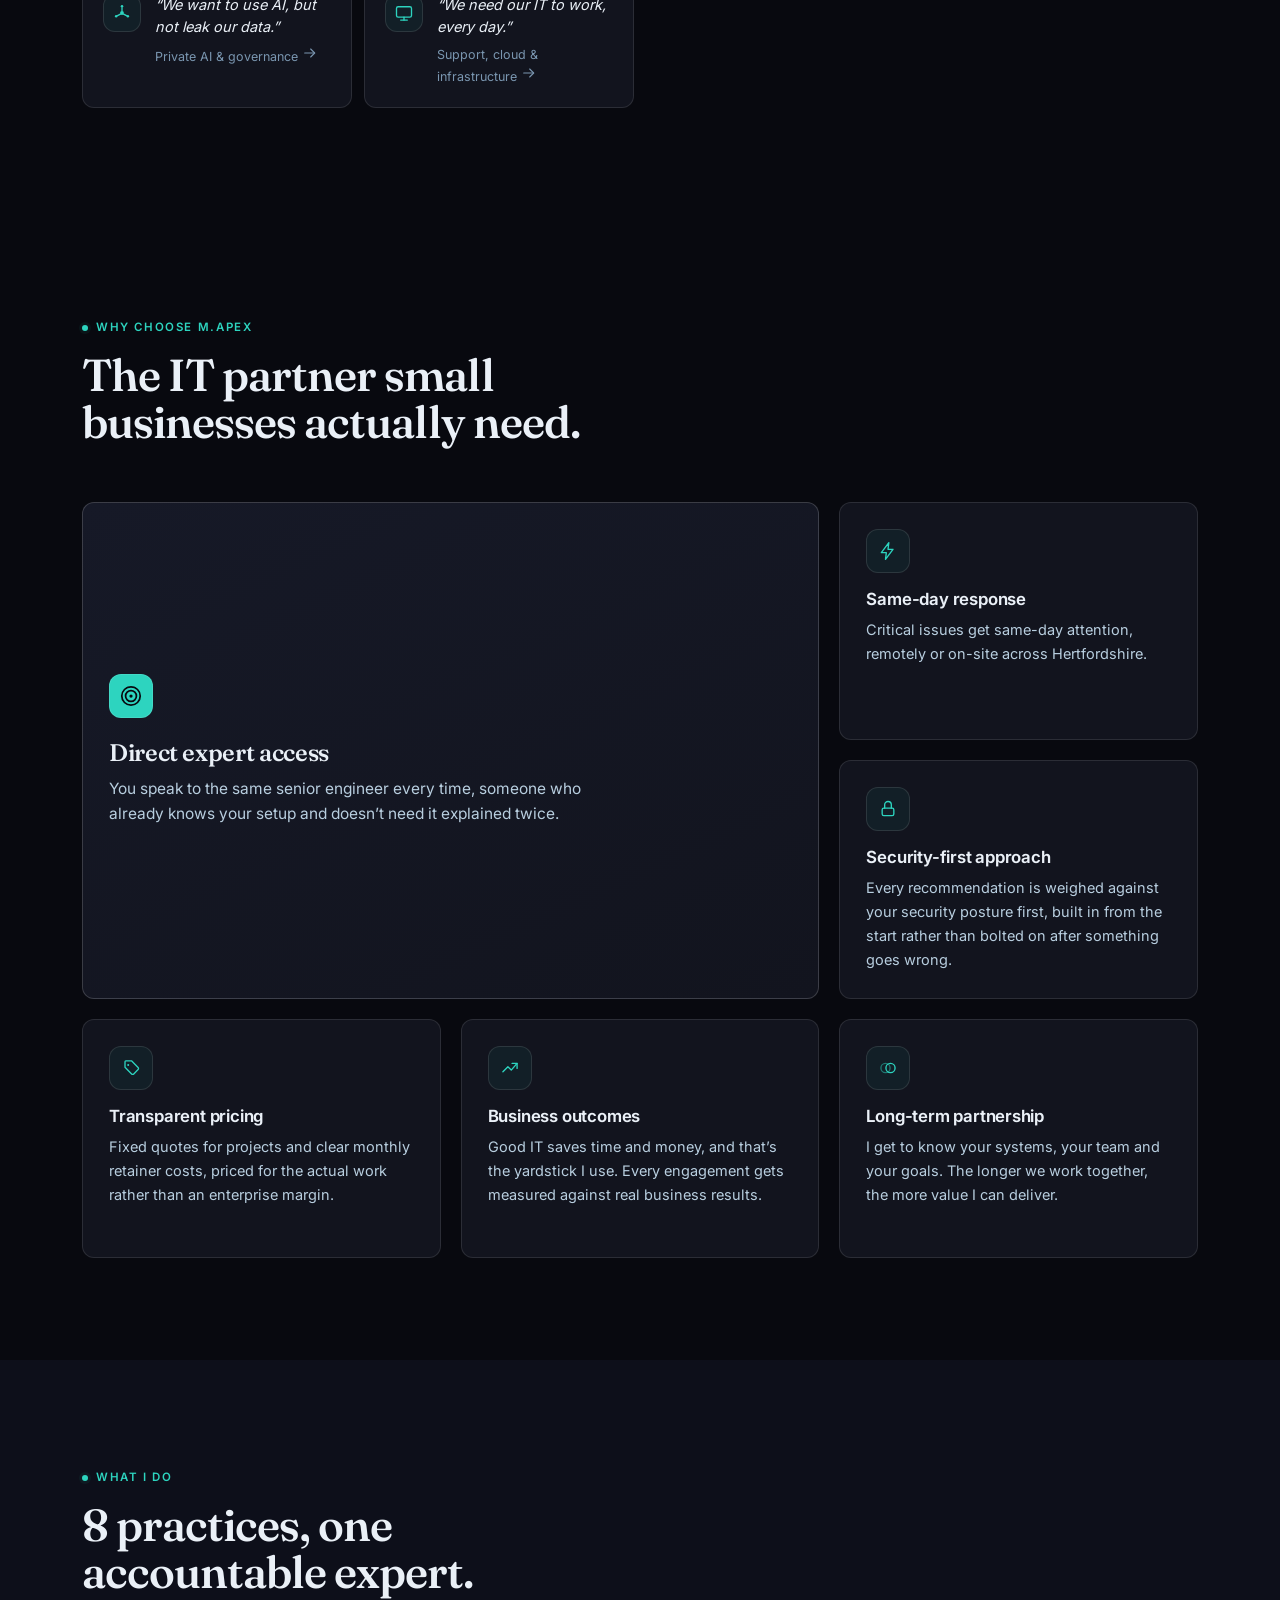
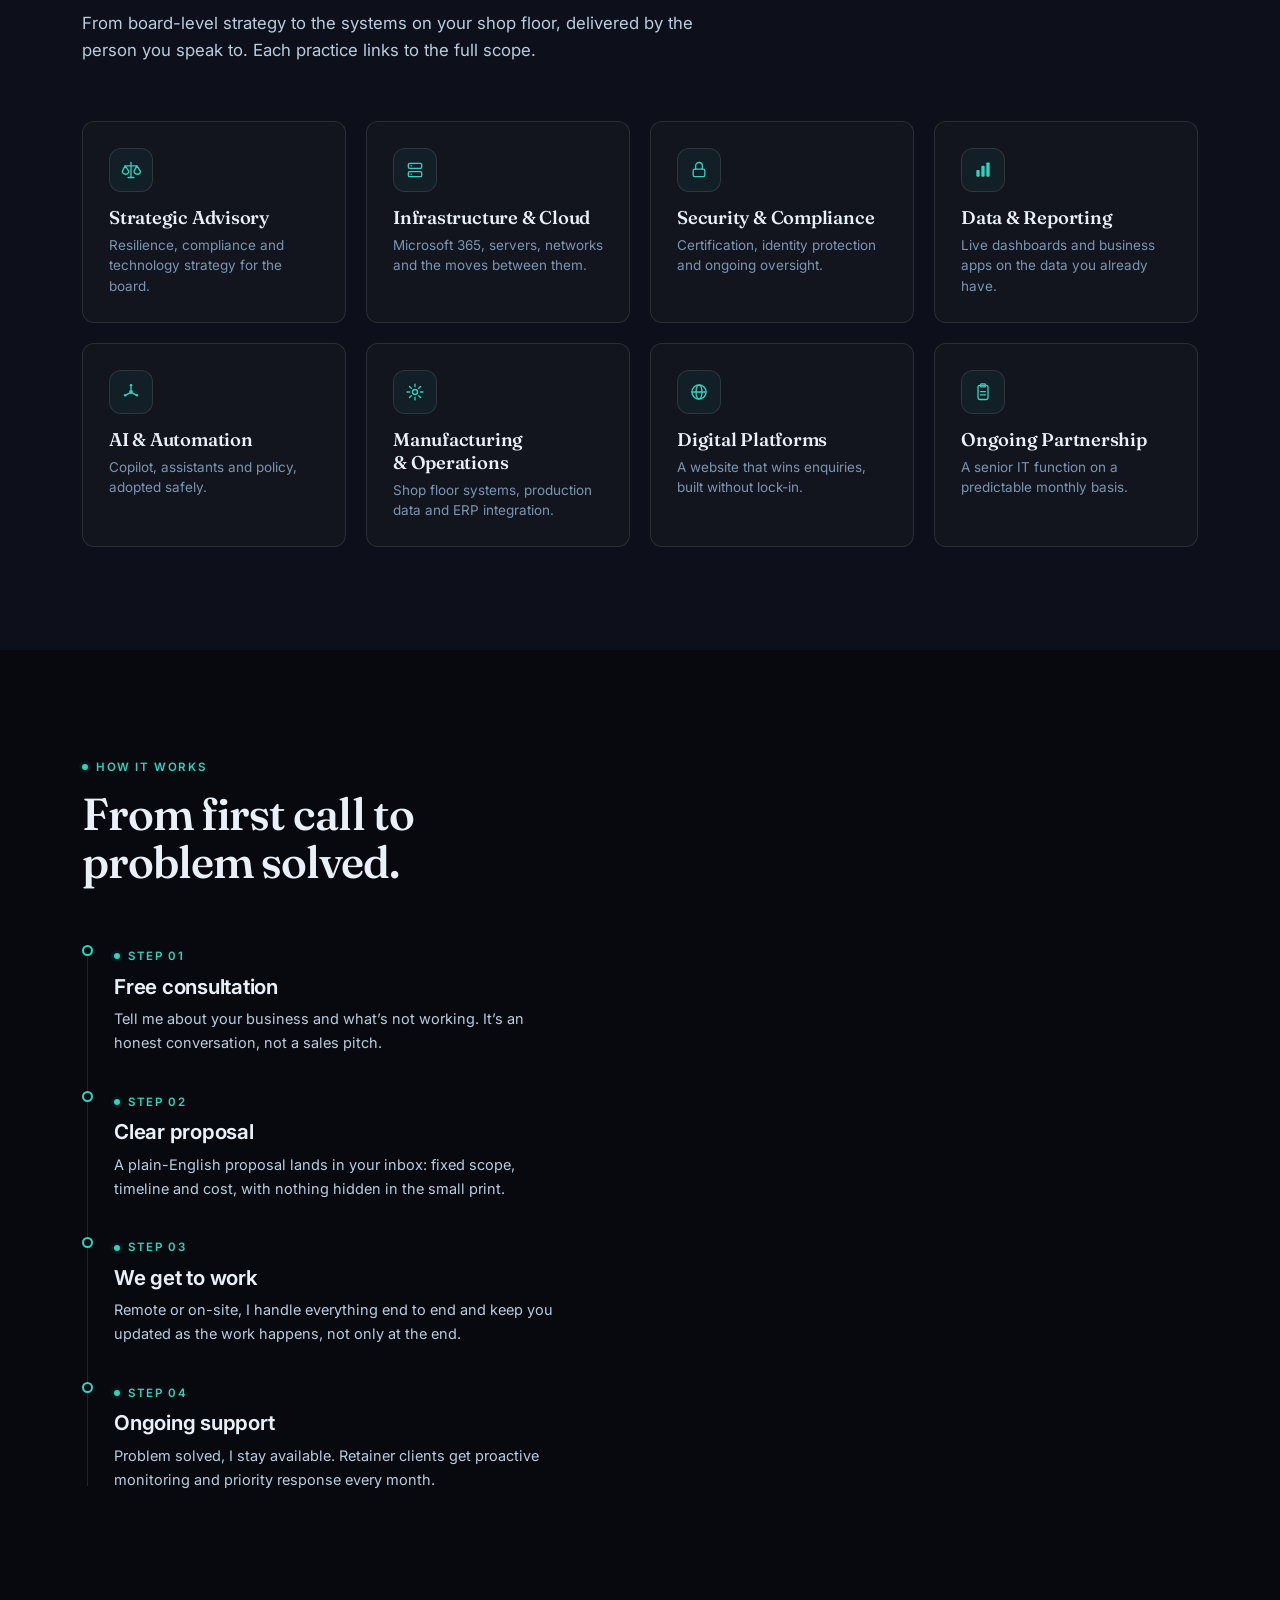
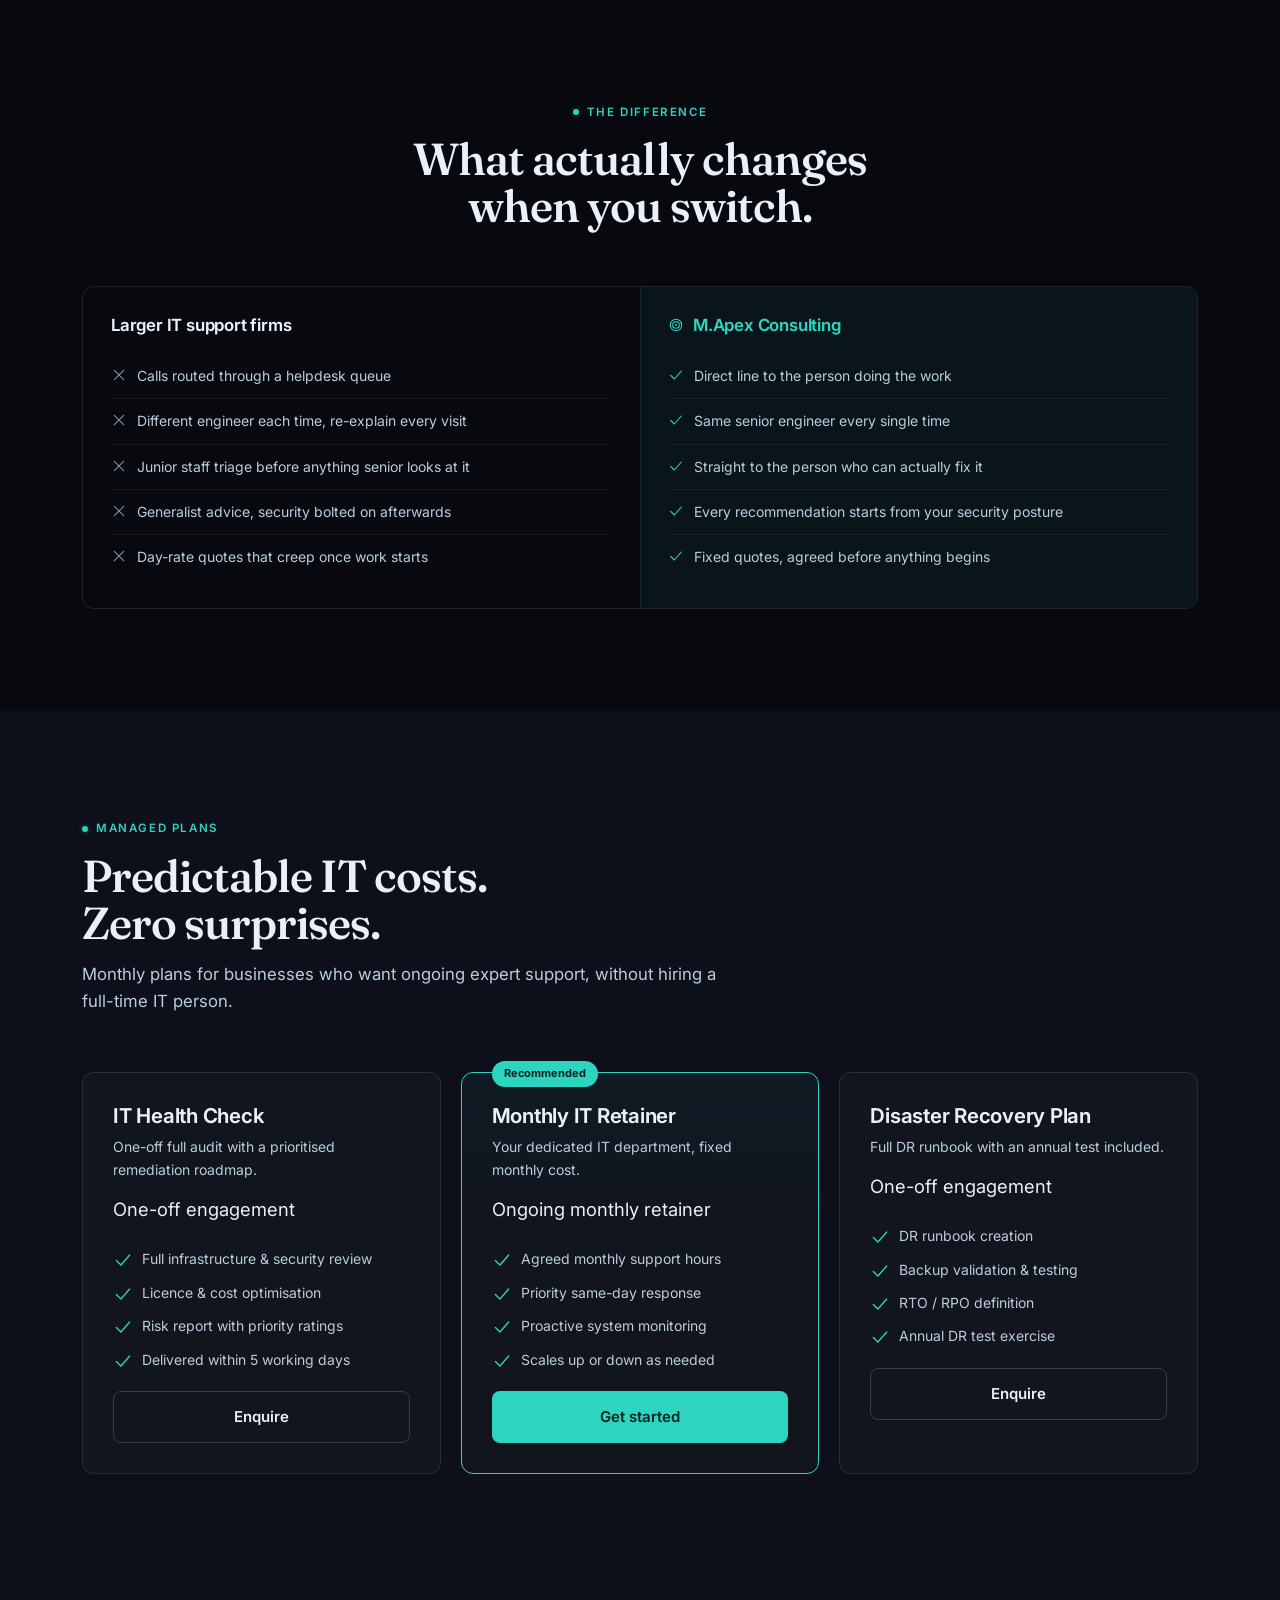
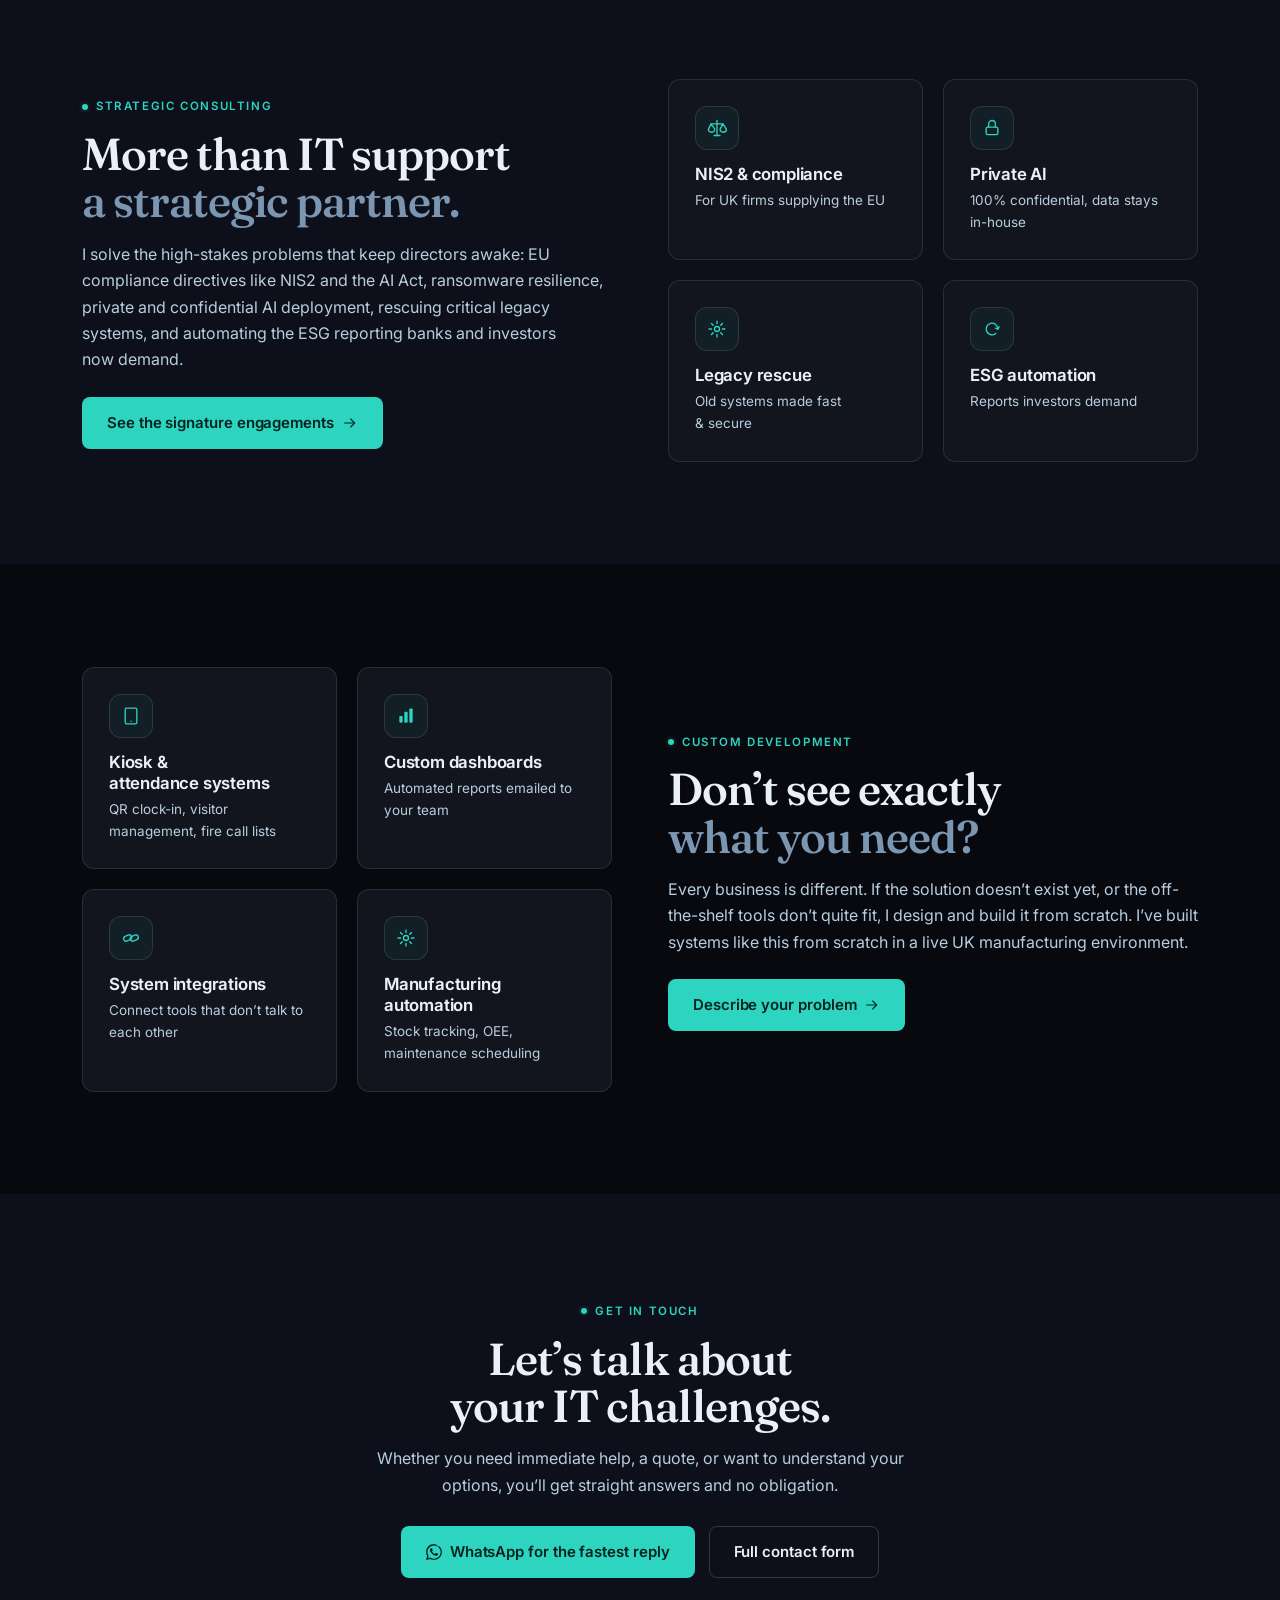
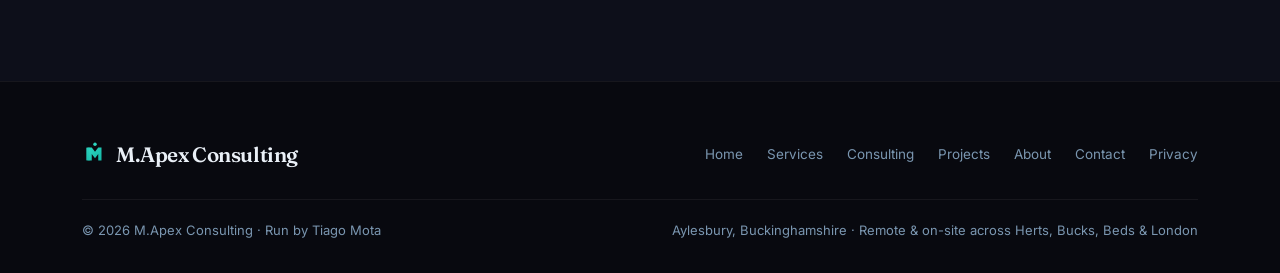
==== commit 3c7c03d1: "Add four signature engagements to the Consulting page Part-time IT Director, Recovery Assurance, Fac" ====
--- a/index.html
+++ b/index.html
@@ -793,7 +793,7 @@
       <div class="eyebrow">Strategic consulting</div>
       <h2>More than IT support<br><span style="color:var(--text3)">a strategic partner.</span></h2>
       <p style="margin-top:16px">I solve the high-stakes problems that keep directors awake: EU compliance directives like NIS2 and the AI Act, ransomware resilience, private and confidential AI deployment, rescuing critical legacy systems, and automating the ESG reporting banks and investors now demand.</p>
-      <a href="consulting.html" class="btn btn-primary" style="margin-top:24px">Explore strategic consulting <svg class="i i-sm" aria-hidden="true" focusable="false"><use href="#i-arrow" xlink:href="#i-arrow"/></svg></a>
+      <a href="consulting.html#packages" class="btn btn-primary" style="margin-top:24px">See the signature engagements <svg class="i i-sm" aria-hidden="true" focusable="false"><use href="#i-arrow" xlink:href="#i-arrow"/></svg></a>
     </div>
     <div class="grid g-2">
       <div class="card"><div class="icon-tile"><svg class="i" aria-hidden="true" focusable="false"><use href="#i-scale" xlink:href="#i-scale"/></svg></div><h3 class="h4" style="font-family:var(--fh);margin:14px 0 4px">NIS2 &amp; compliance</h3><p style="font-size:13.5px">For UK firms supplying the EU</p></div>
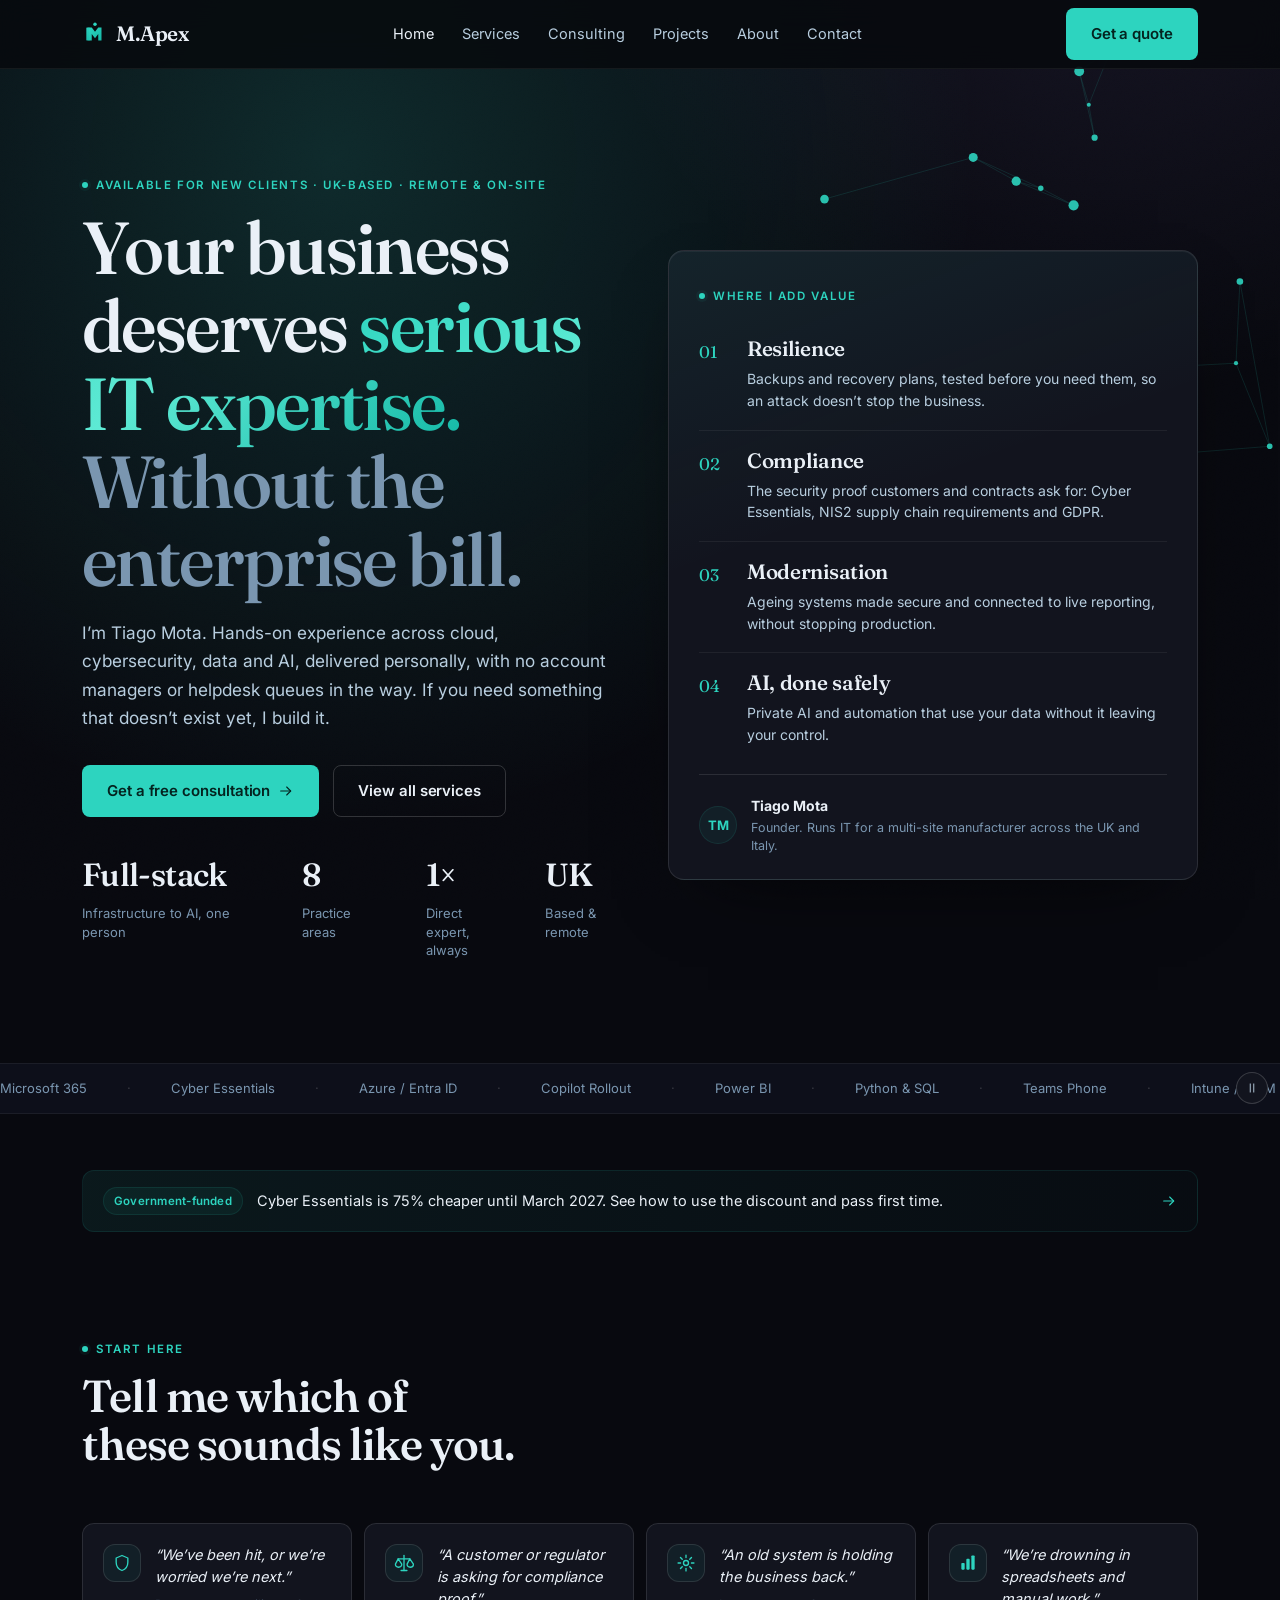
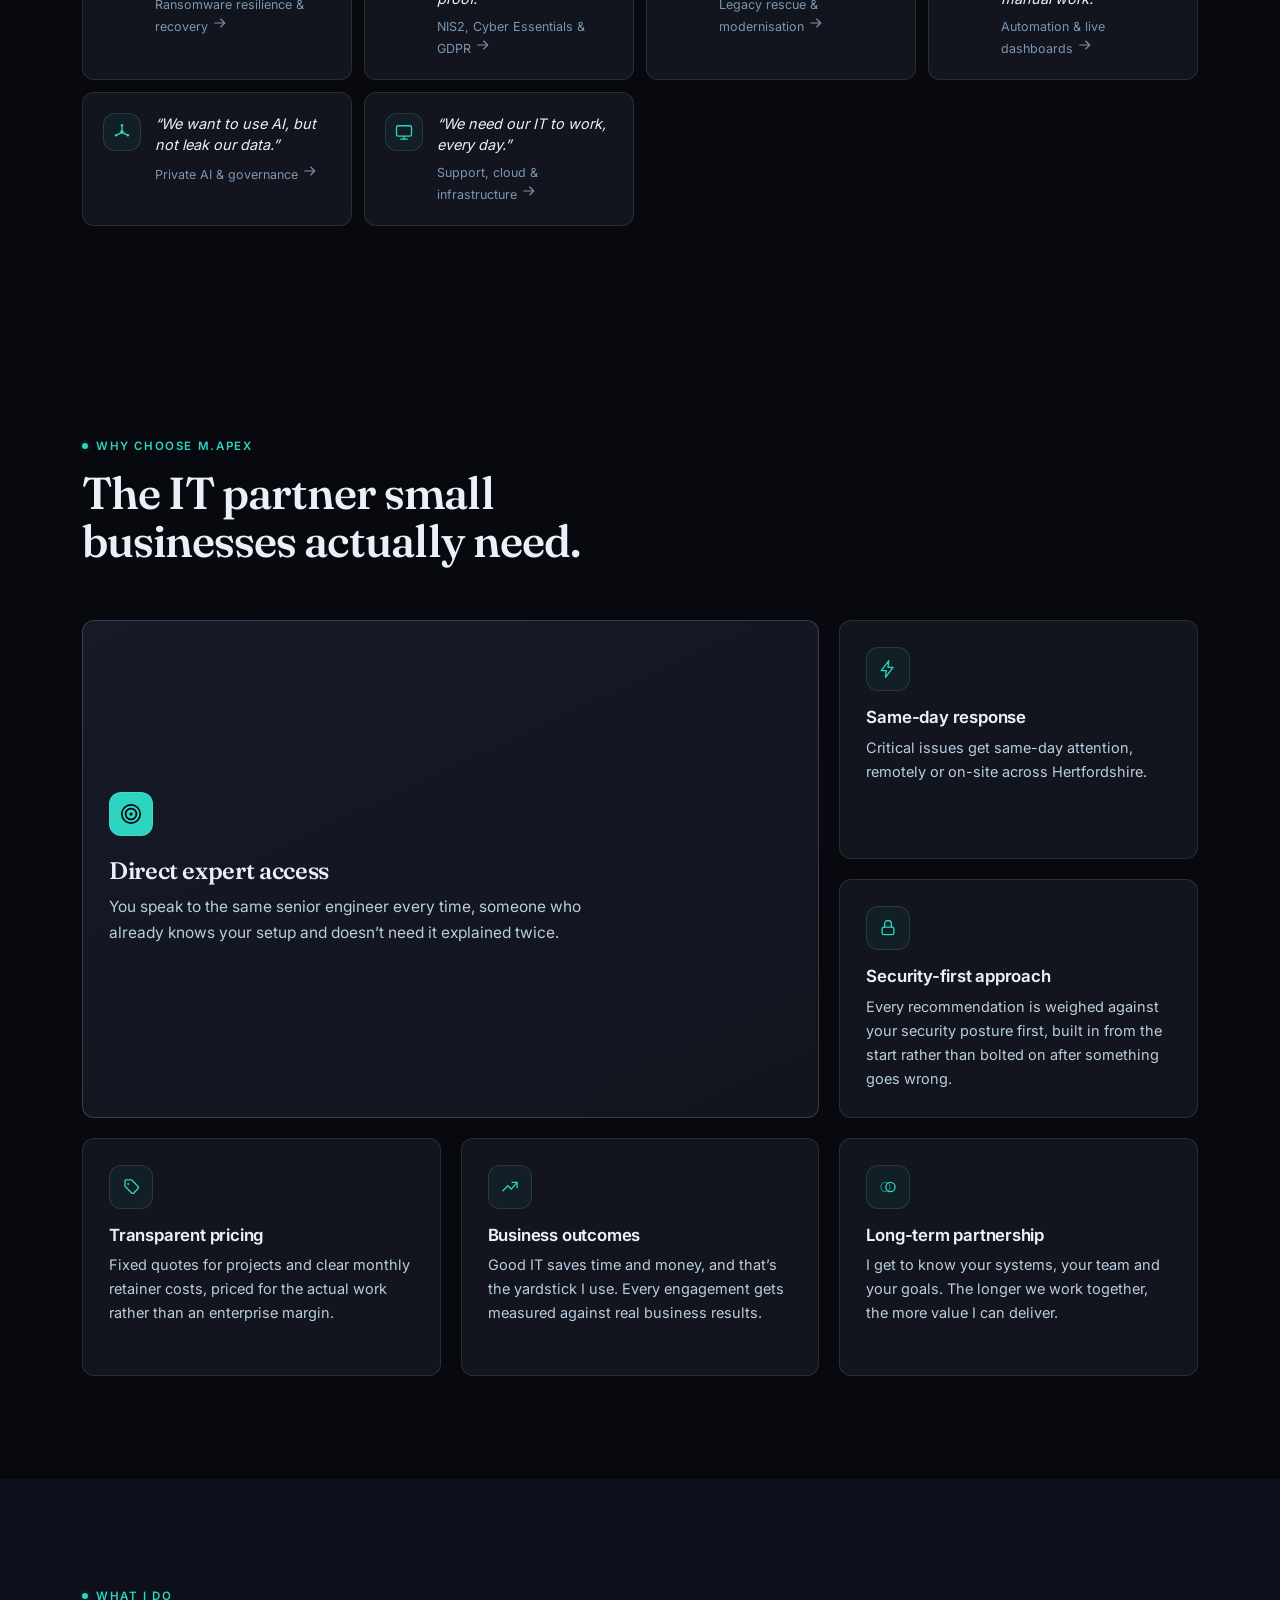
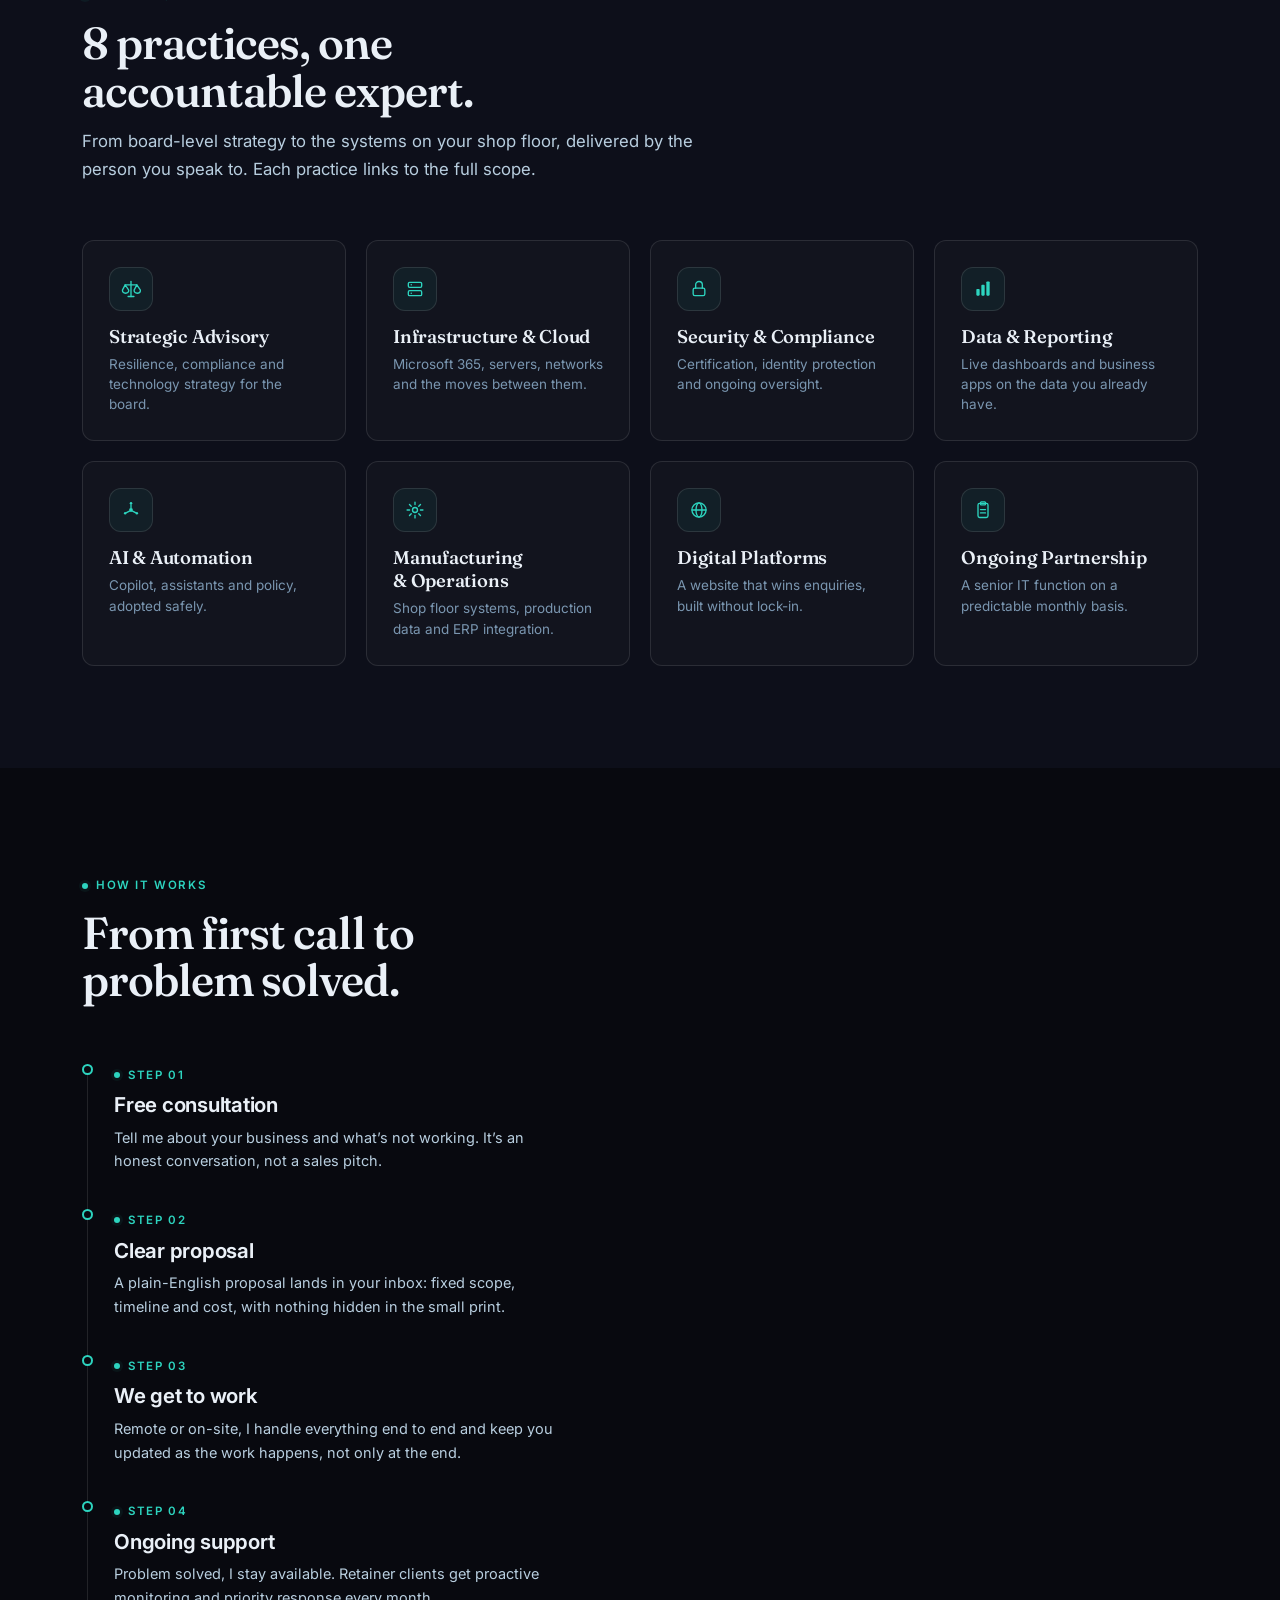
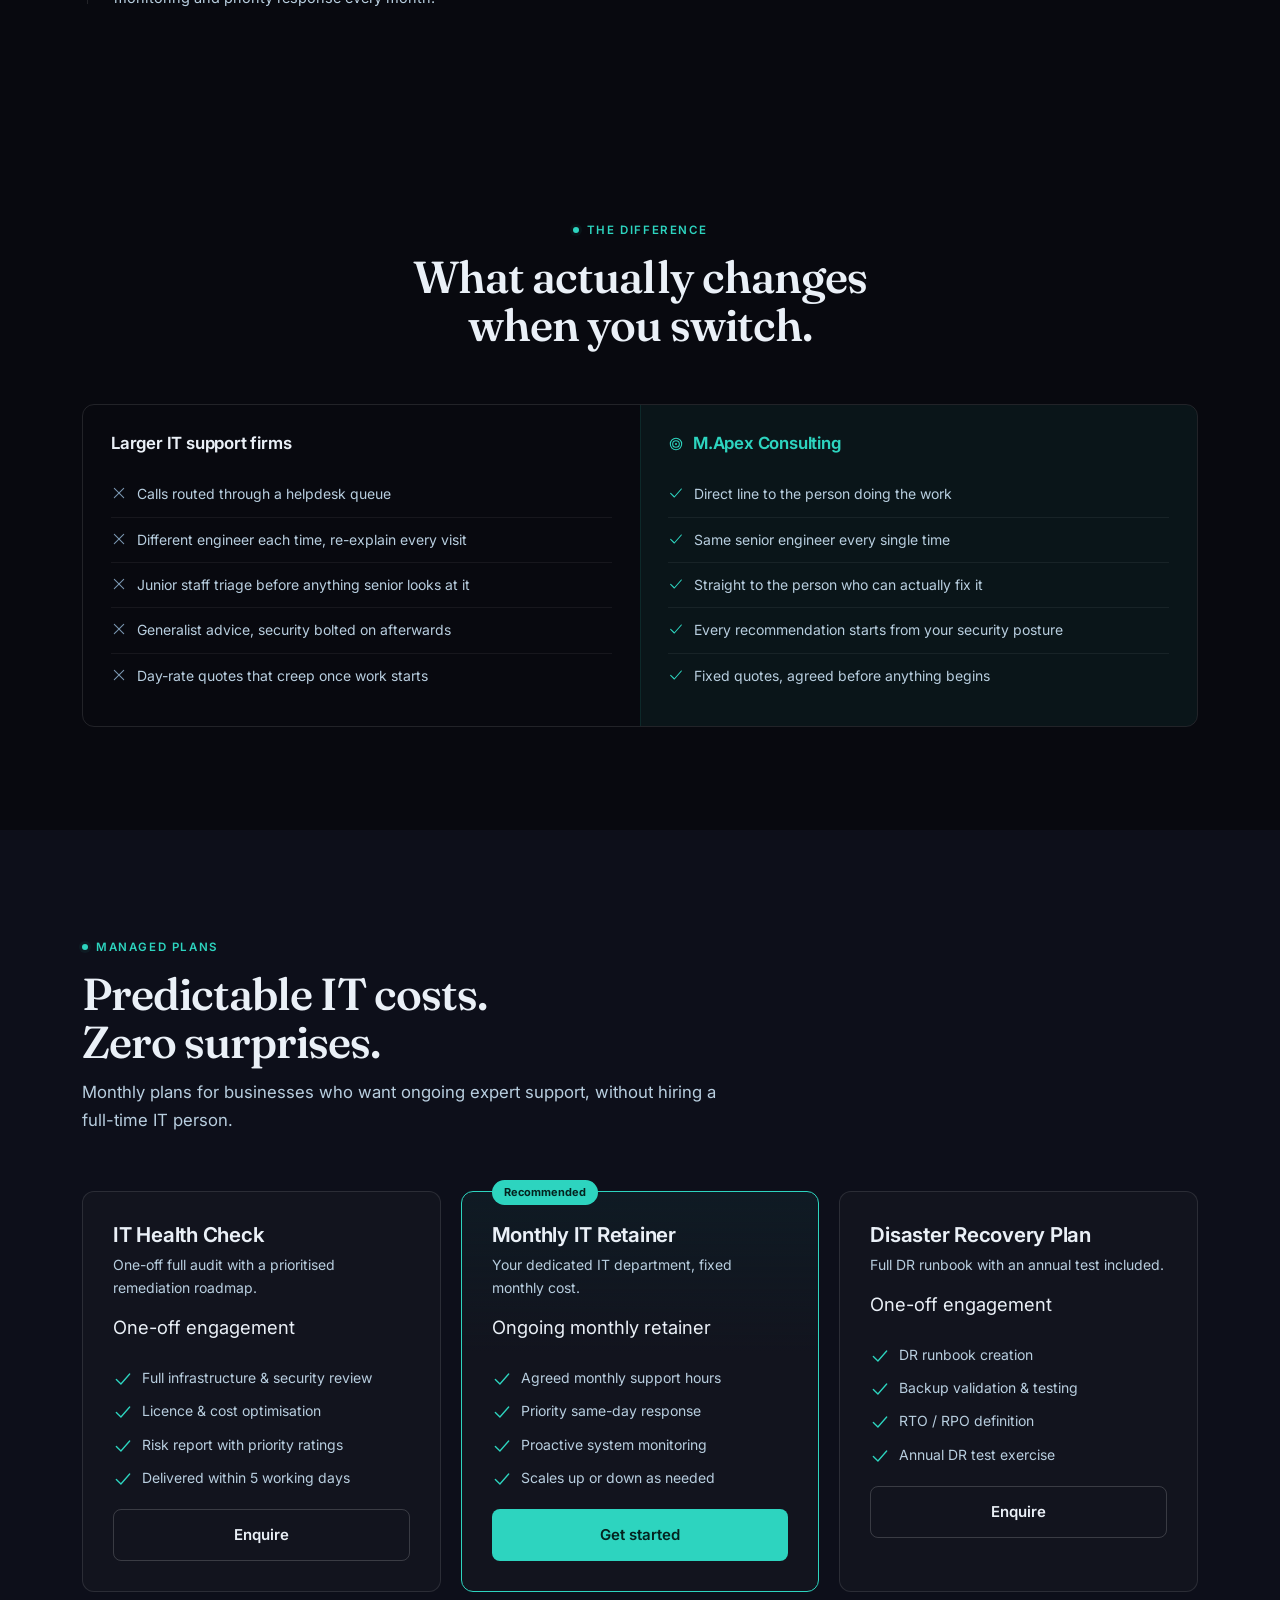
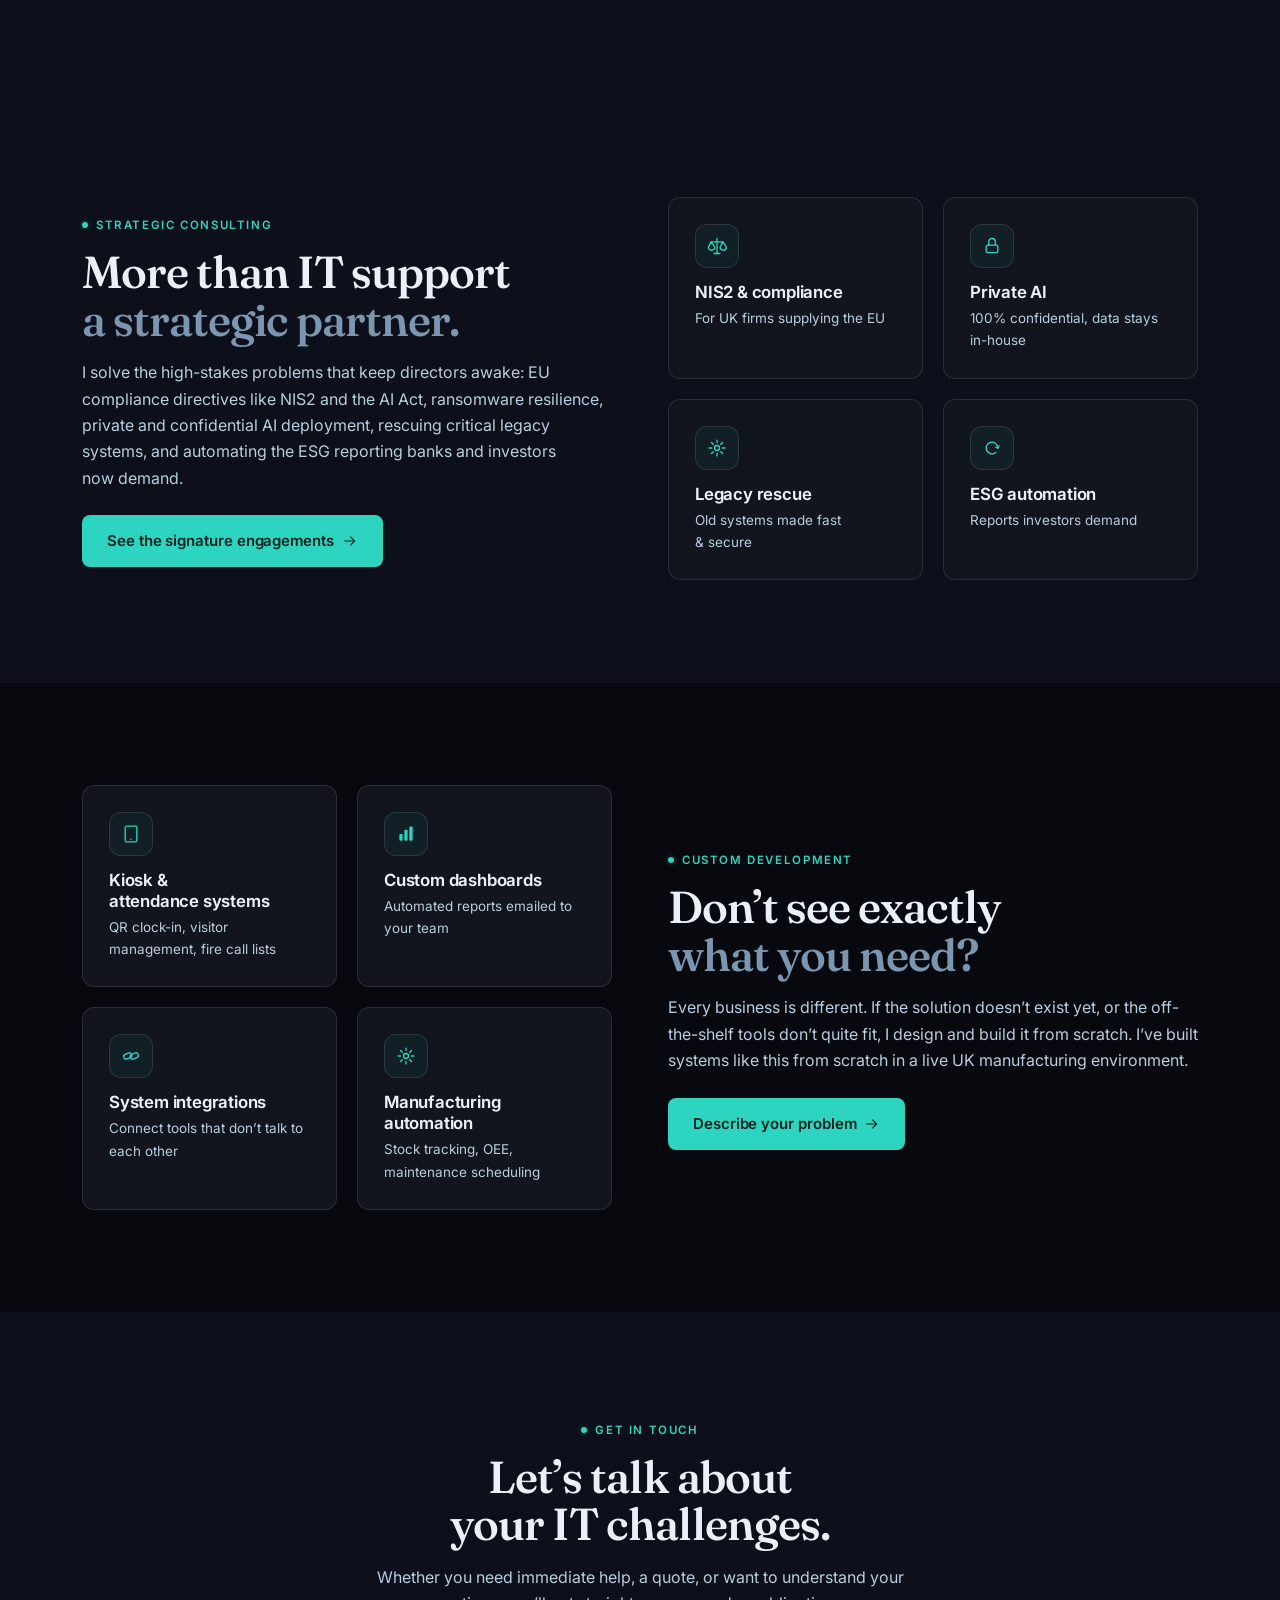
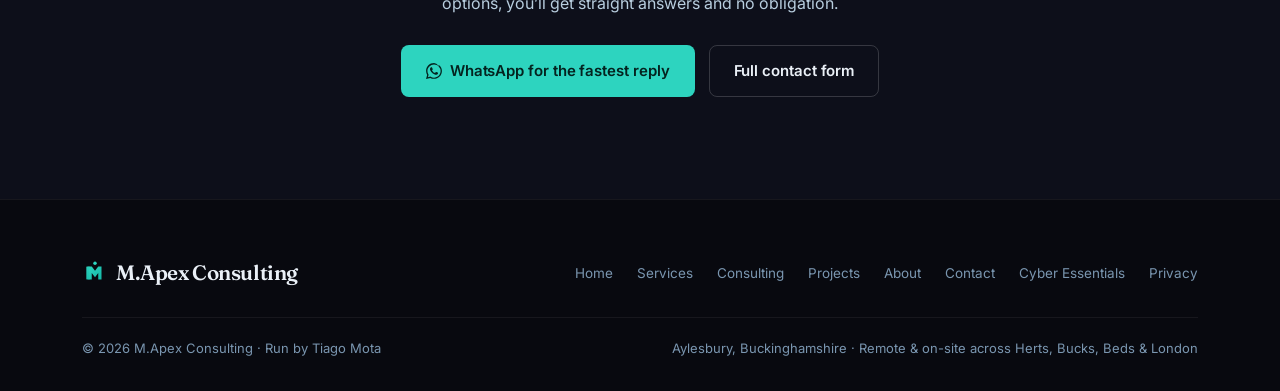
==== commit d23b99d0: "Add Cyber Essentials page built around the First Step Fund New cyber-essentials.html: the government" ====
--- a/index.html
+++ b/index.html
@@ -444,6 +444,11 @@
 .vfoot b{display:block;font-size:14px;color:var(--text)}
 .vfoot span{display:block;font-size:12.5px;color:var(--text3);margin-top:2px;line-height:1.45}
 @media (max-width:640px){.vcard{padding:22px 20px 18px}.vtitle{font-size:1.18rem}.vlist li{grid-template-columns:36px 1fr;padding:15px 0}}
+.ce-note{display:flex;align-items:center;gap:14px;padding:16px 20px;border-radius:var(--r2);border:1px solid var(--accent3);background:linear-gradient(90deg,rgba(45,212,191,0.08),rgba(45,212,191,0.02));color:var(--text);text-decoration:none;transition:border-color var(--dur)}
+.ce-note:hover{border-color:var(--accent)}
+.ce-note-text{flex:1;font-size:14.5px;min-width:0}
+.ce-note .i{color:var(--accent);flex-shrink:0}
+@media (max-width:640px){.ce-note{flex-wrap:wrap}.ce-note-text{flex-basis:100%;order:2}.ce-note .i{order:3;margin-left:auto}}
 </style>
 <script type="application/ld+json">
 {
@@ -584,6 +589,13 @@
 
 <div class="ticker" id="ticker" aria-label="Technologies I work with"><div class="ticker-track"><span>Microsoft 365</span><span>Cyber Essentials</span><span>Azure / Entra ID</span><span>Copilot Rollout</span><span>Power BI</span><span>Python & SQL</span><span>Teams Phone</span><span>Intune / MDM</span><span>SharePoint</span><span>GDPR</span><span>Dark Web Monitoring</span><span>Disaster Recovery</span><span>IT Retainer</span><span>Data Migration</span><span>Kiosk Systems</span><span>OEE Dashboards</span><span>ERP Integration</span><span>NIS2 Compliance</span><span aria-hidden="true" style="display:contents"><span>Microsoft 365</span><span>Cyber Essentials</span><span>Azure / Entra ID</span><span>Copilot Rollout</span><span>Power BI</span><span>Python & SQL</span><span>Teams Phone</span><span>Intune / MDM</span><span>SharePoint</span><span>GDPR</span><span>Dark Web Monitoring</span><span>Disaster Recovery</span><span>IT Retainer</span><span>Data Migration</span><span>Kiosk Systems</span><span>OEE Dashboards</span><span>ERP Integration</span><span>NIS2 Compliance</span></span></div><button class="motion-toggle" id="tickerToggle" aria-label="Pause scrolling list" aria-pressed="false"><svg class="i" aria-hidden="true" focusable="false"><use href="#i-pause" xlink:href="#i-pause"/></svg></button></div>
 
+<section class="section-tight" style="padding-bottom:0">
+  <div class="wrap">
+    <a href="cyber-essentials.html" class="ce-note"><span class="badge badge-accent">Government-funded</span><span class="ce-note-text">Cyber Essentials is 75% cheaper until March 2027. See how to use the discount and pass first time.</span><svg class="i i-sm" aria-hidden="true" focusable="false"><use href="#i-arrow" xlink:href="#i-arrow"/></svg></a>
+  </div>
+</section>
+
+
 <section class="section">
   <div class="wrap">
     <div class="sec-head">
@@ -846,7 +858,7 @@
 <polygon points="45,30 60,50 75,30 90,30 90,90 75,90 75,60 60,80 45,60 45,90 30,90 30,30" fill="url(#grad-foot)"/>
 <circle cx="60" cy="15" r="8" fill="#2DD4BF"/>
 </svg>M.Apex Consulting</a>
-      <ul class="footer-links"><li><a href="index.html">Home</a></li><li><a href="services.html">Services</a></li><li><a href="consulting.html">Consulting</a></li><li><a href="projects.html">Projects</a></li><li><a href="about.html">About</a></li><li><a href="contact.html">Contact</a></li><li><a href="privacy.html">Privacy</a></li></ul>
+      <ul class="footer-links"><li><a href="index.html">Home</a></li><li><a href="services.html">Services</a></li><li><a href="consulting.html">Consulting</a></li><li><a href="projects.html">Projects</a></li><li><a href="about.html">About</a></li><li><a href="contact.html">Contact</a></li><li><a href="cyber-essentials.html">Cyber Essentials</a></li><li><a href="privacy.html">Privacy</a></li></ul>
     </div>
     <div class="footer-bottom">
       <span>&copy; 2026 M.Apex Consulting &middot; Run by Tiago Mota</span>
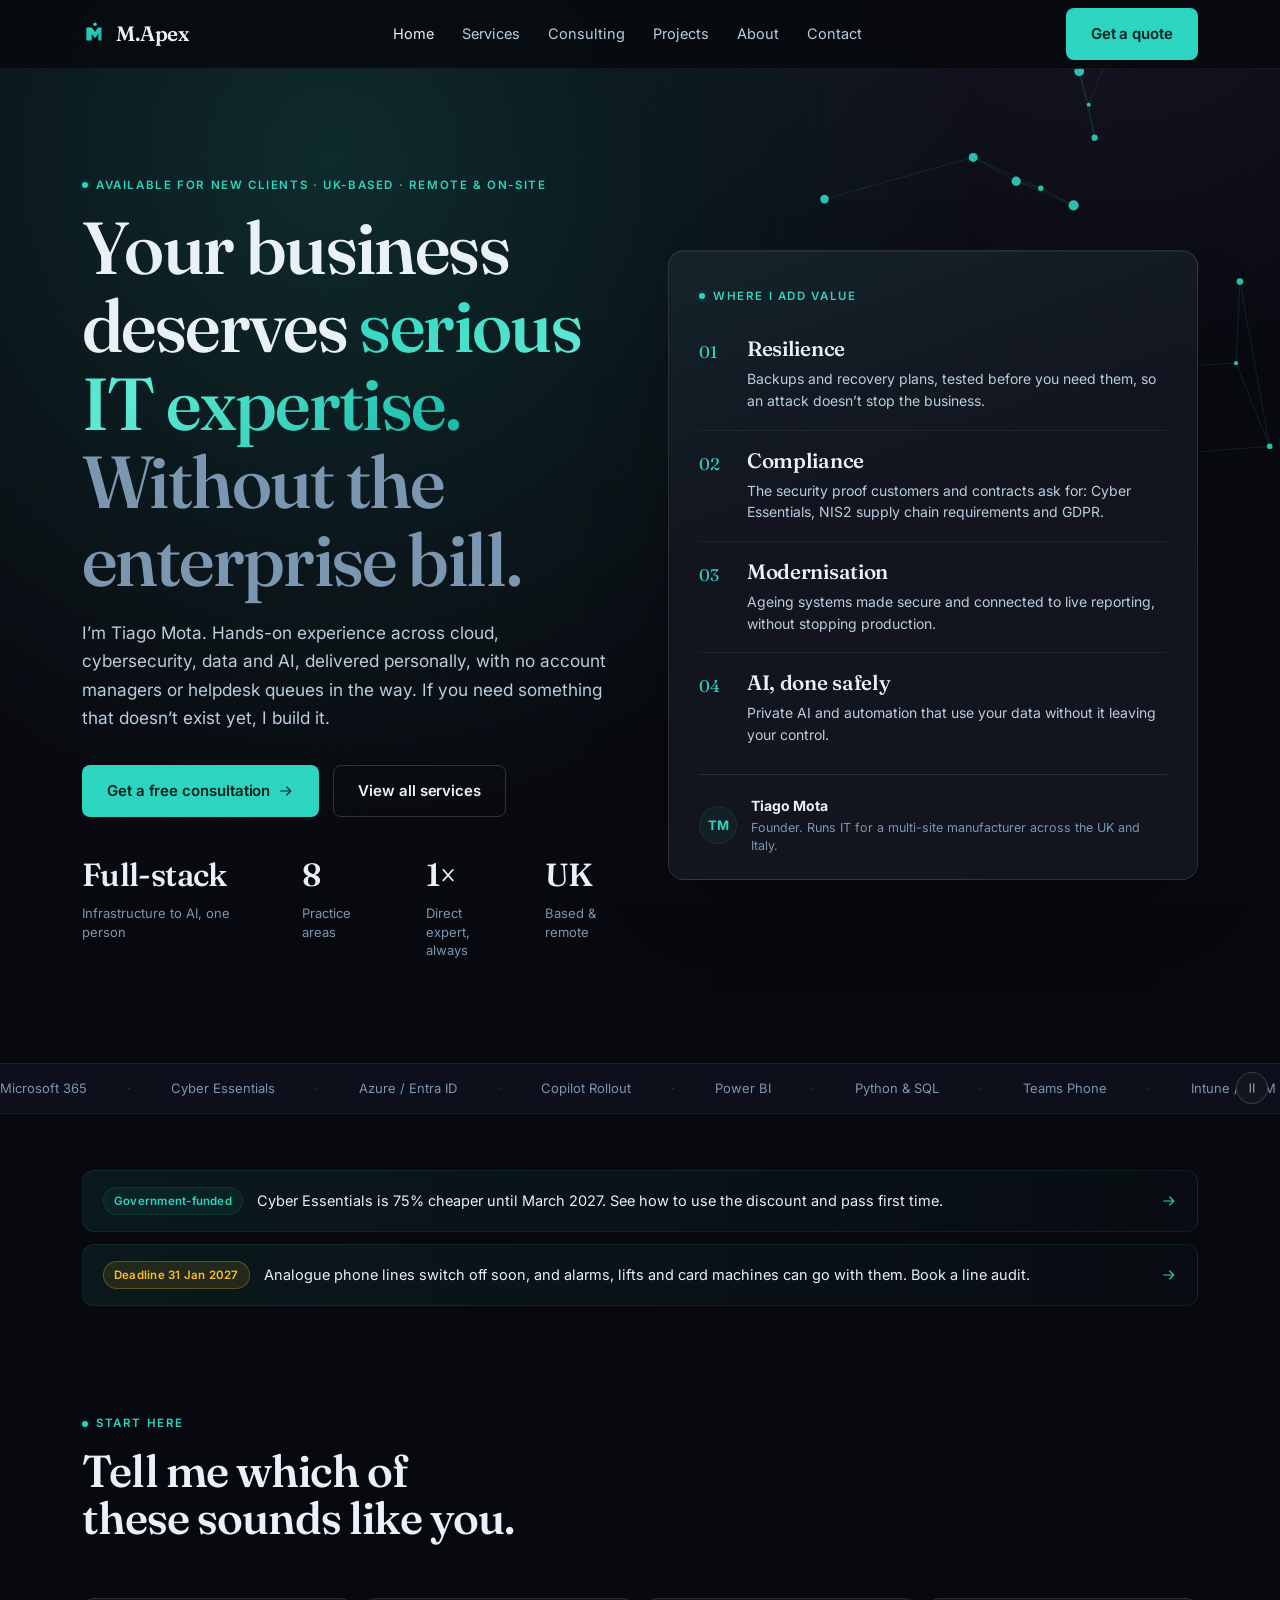
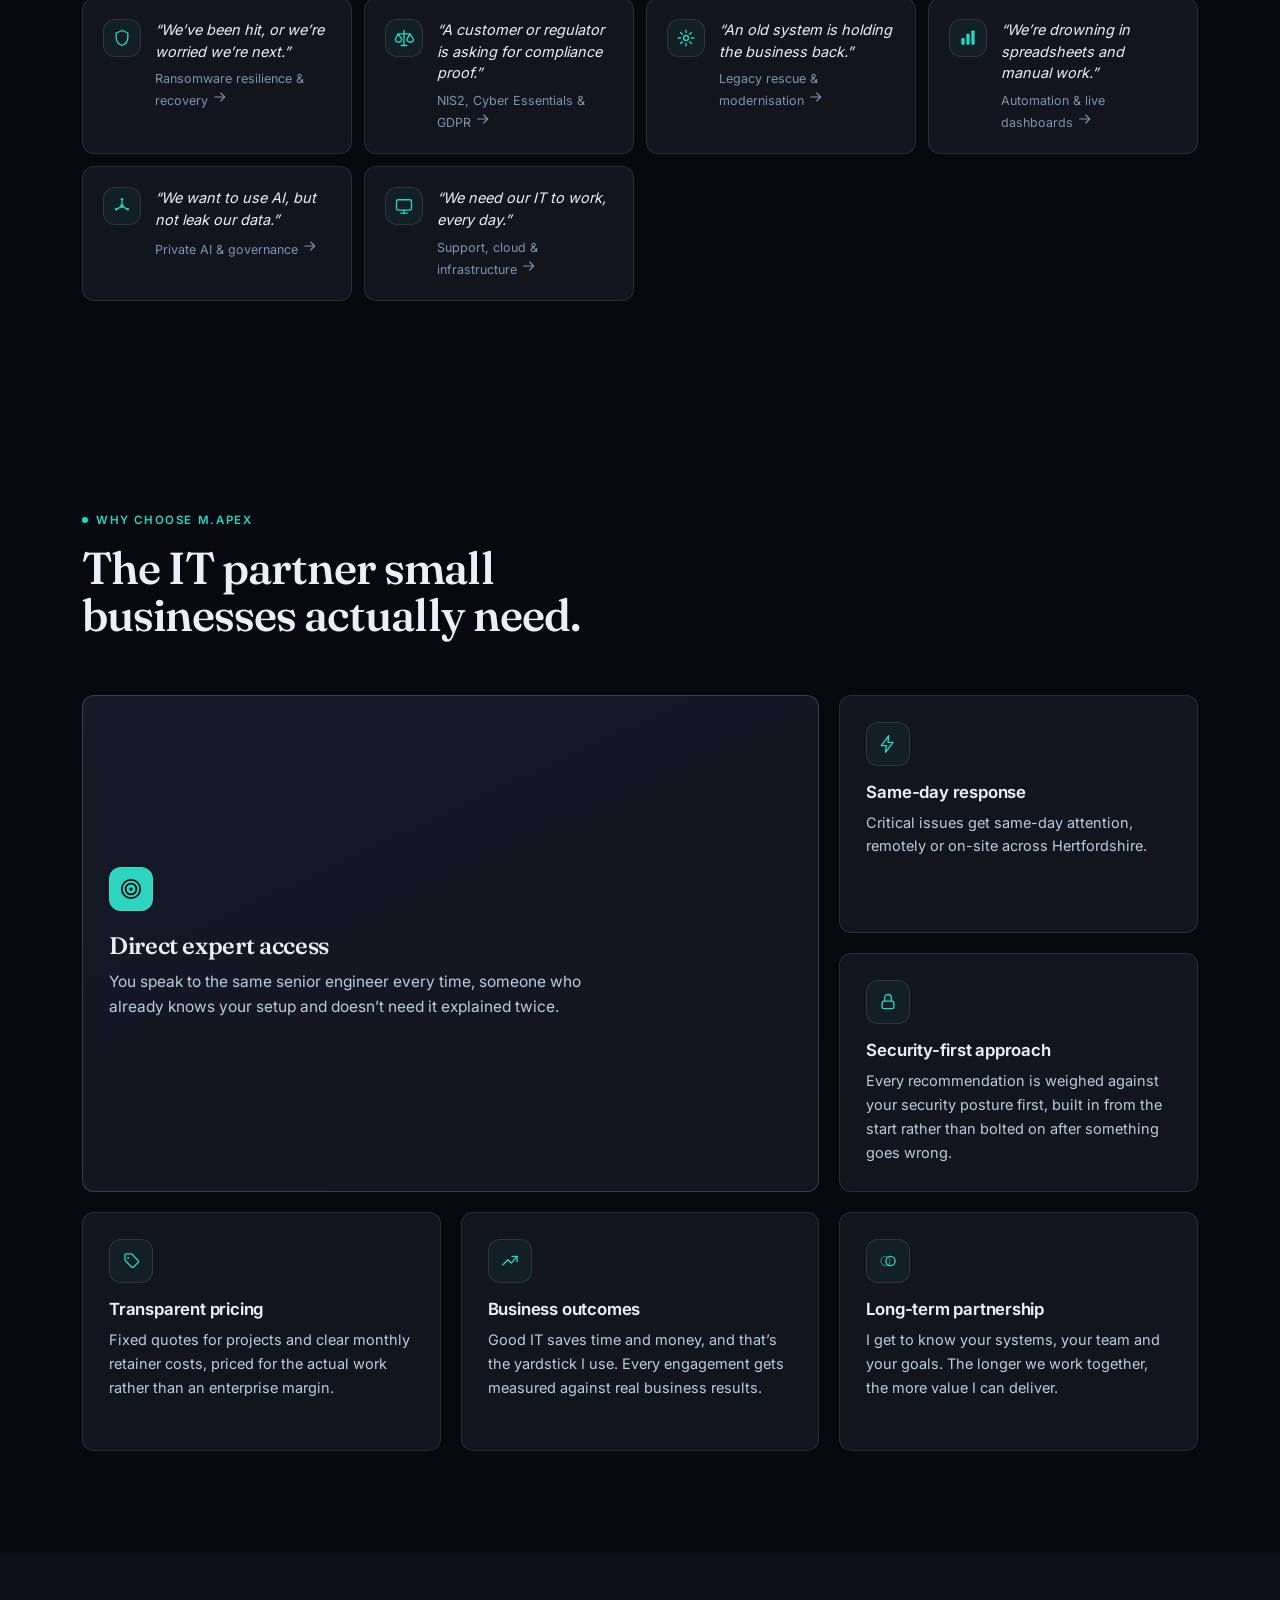
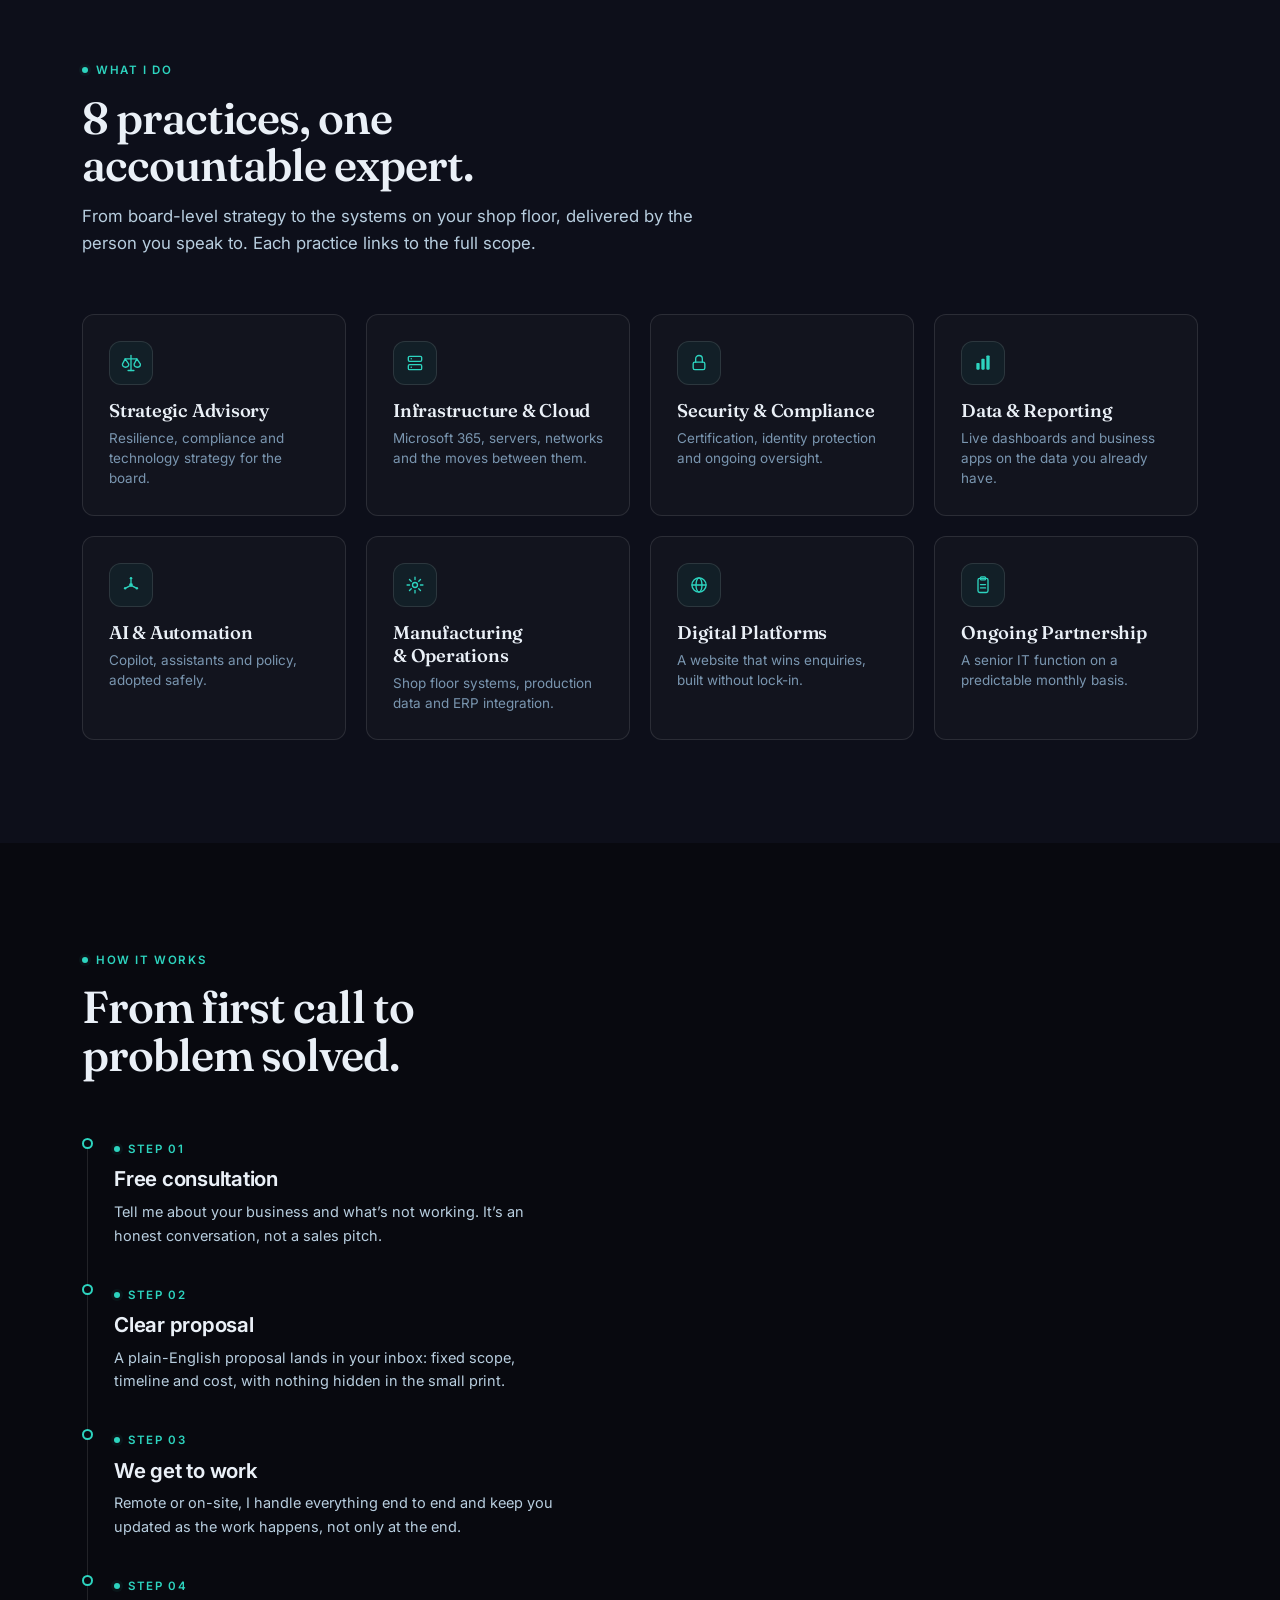
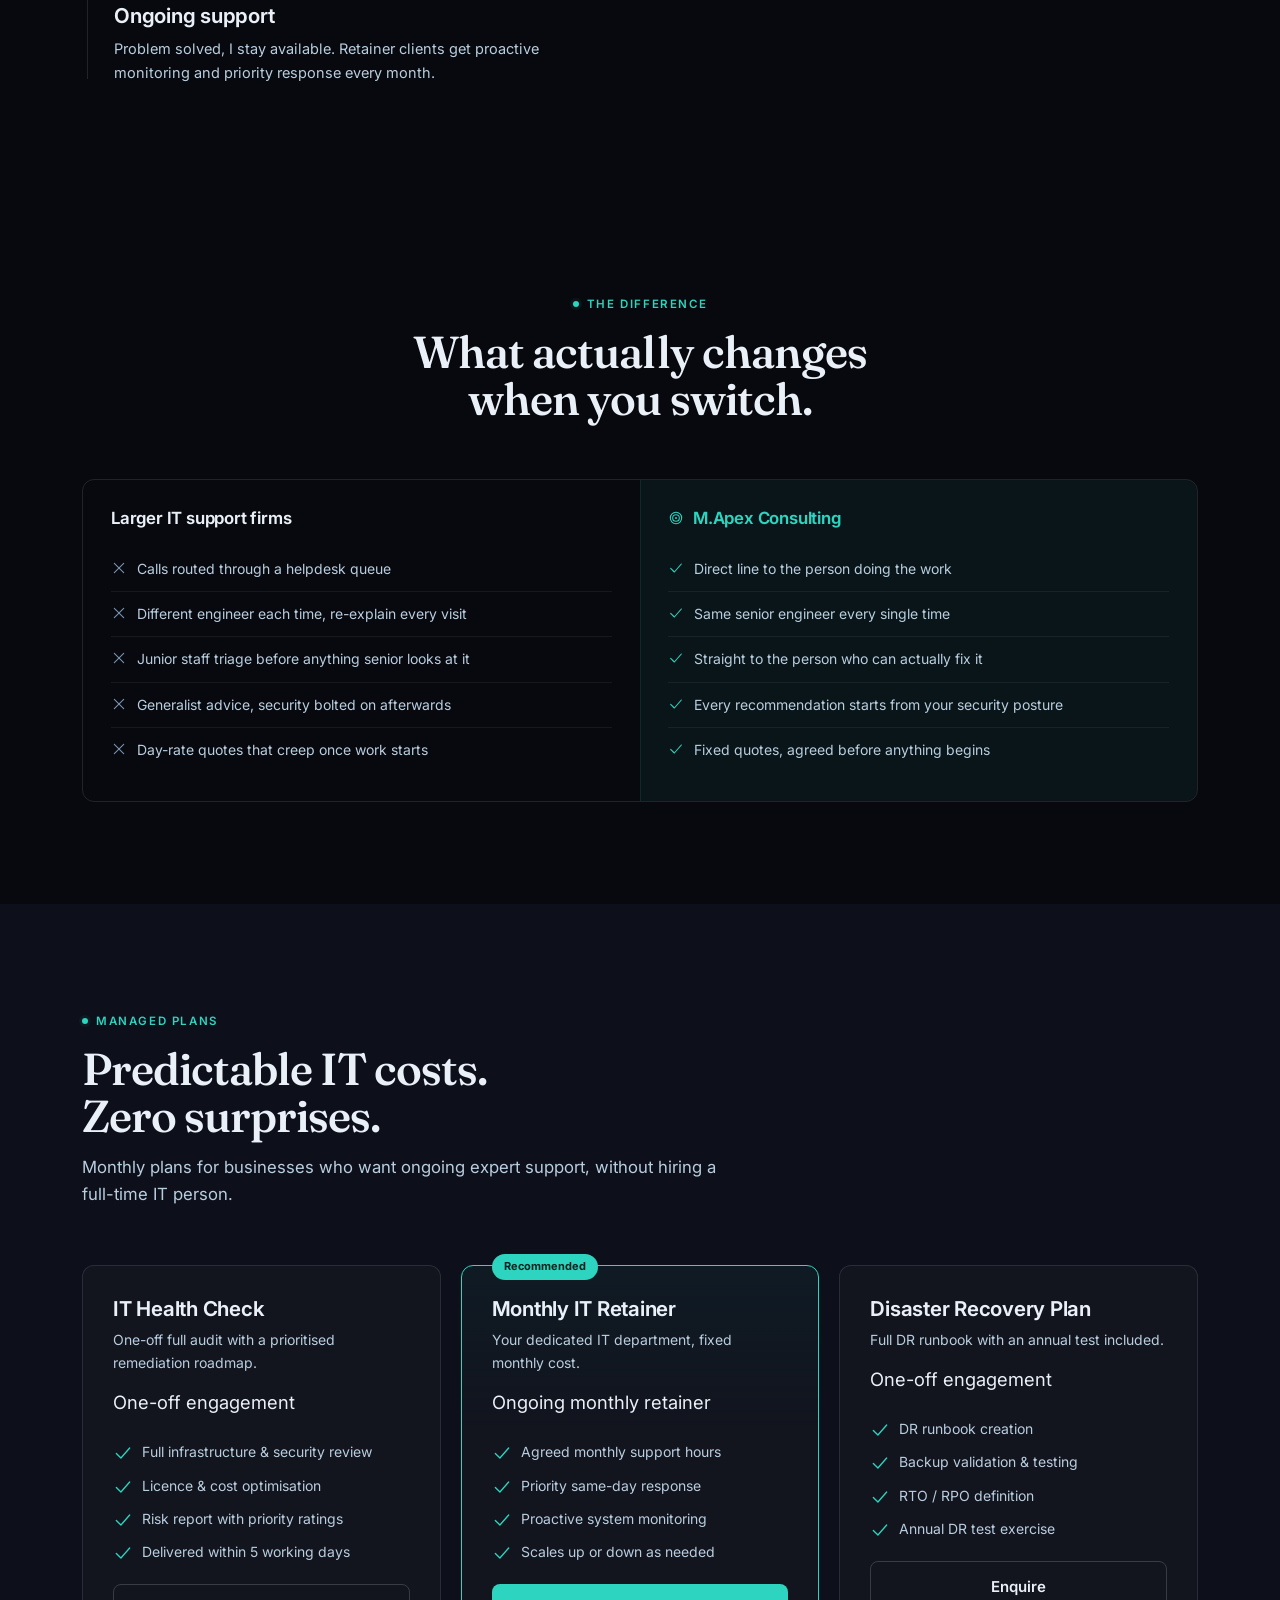
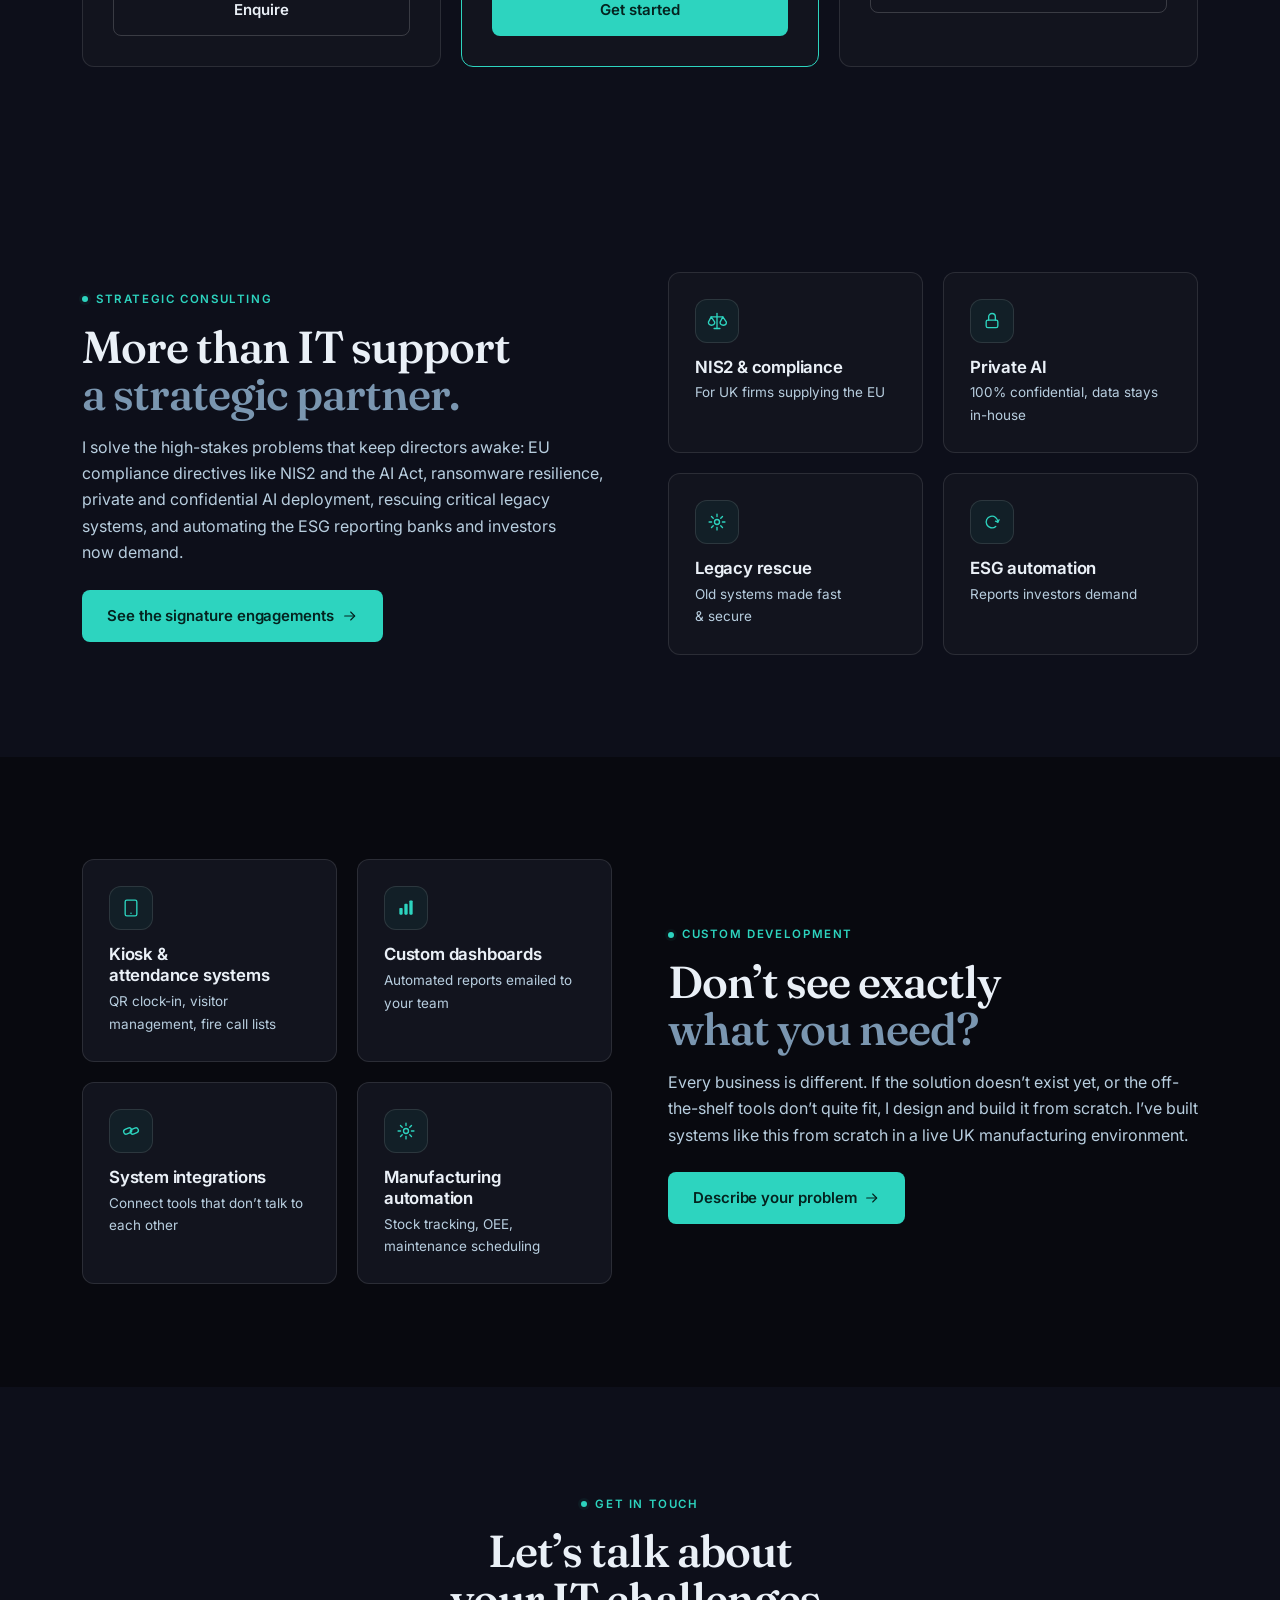
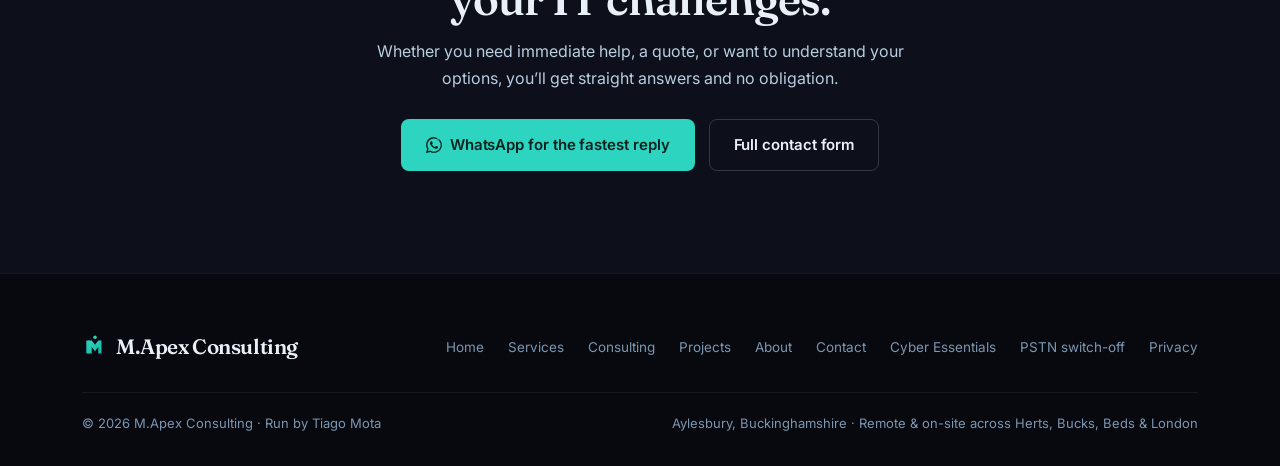
==== commit c56c1ad7: "Add PSTN switch-off page; drop certificate fee figure New pstn-switch-off.html: live countdown to 31" ====
--- a/index.html
+++ b/index.html
@@ -592,6 +592,7 @@
 <section class="section-tight" style="padding-bottom:0">
   <div class="wrap">
     <a href="cyber-essentials.html" class="ce-note"><span class="badge badge-accent">Government-funded</span><span class="ce-note-text">Cyber Essentials is 75% cheaper until March 2027. See how to use the discount and pass first time.</span><svg class="i i-sm" aria-hidden="true" focusable="false"><use href="#i-arrow" xlink:href="#i-arrow"/></svg></a>
+    <a href="pstn-switch-off.html" class="ce-note" style="margin-top:12px"><span class="badge badge-amber">Deadline 31 Jan 2027</span><span class="ce-note-text">Analogue phone lines switch off soon, and alarms, lifts and card machines can go with them. Book a line audit.</span><svg class="i i-sm" aria-hidden="true" focusable="false"><use href="#i-arrow" xlink:href="#i-arrow"/></svg></a>
   </div>
 </section>
 
@@ -858,7 +859,7 @@
 <polygon points="45,30 60,50 75,30 90,30 90,90 75,90 75,60 60,80 45,60 45,90 30,90 30,30" fill="url(#grad-foot)"/>
 <circle cx="60" cy="15" r="8" fill="#2DD4BF"/>
 </svg>M.Apex Consulting</a>
-      <ul class="footer-links"><li><a href="index.html">Home</a></li><li><a href="services.html">Services</a></li><li><a href="consulting.html">Consulting</a></li><li><a href="projects.html">Projects</a></li><li><a href="about.html">About</a></li><li><a href="contact.html">Contact</a></li><li><a href="cyber-essentials.html">Cyber Essentials</a></li><li><a href="privacy.html">Privacy</a></li></ul>
+      <ul class="footer-links"><li><a href="index.html">Home</a></li><li><a href="services.html">Services</a></li><li><a href="consulting.html">Consulting</a></li><li><a href="projects.html">Projects</a></li><li><a href="about.html">About</a></li><li><a href="contact.html">Contact</a></li><li><a href="cyber-essentials.html">Cyber Essentials</a></li><li><a href="pstn-switch-off.html">PSTN switch-off</a></li><li><a href="privacy.html">Privacy</a></li></ul>
     </div>
     <div class="footer-bottom">
       <span>&copy; 2026 M.Apex Consulting &middot; Run by Tiago Mota</span>
